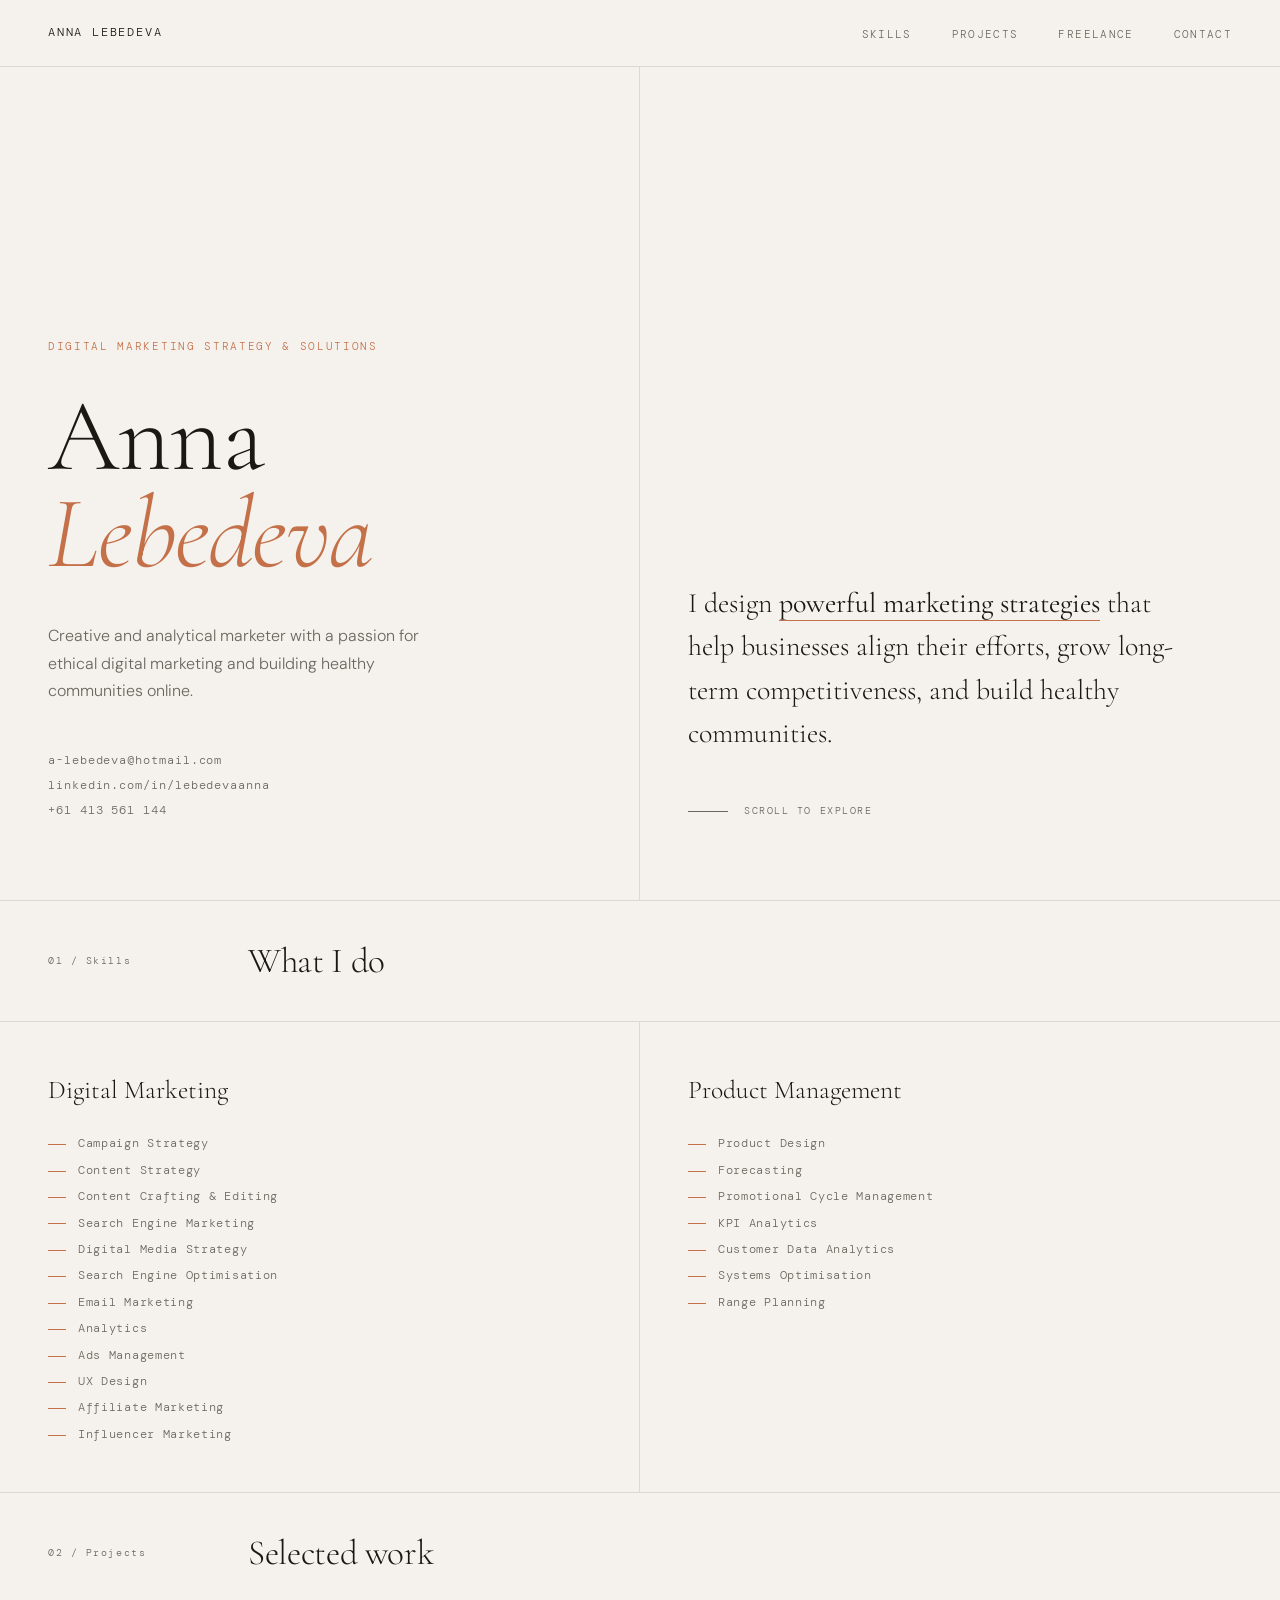
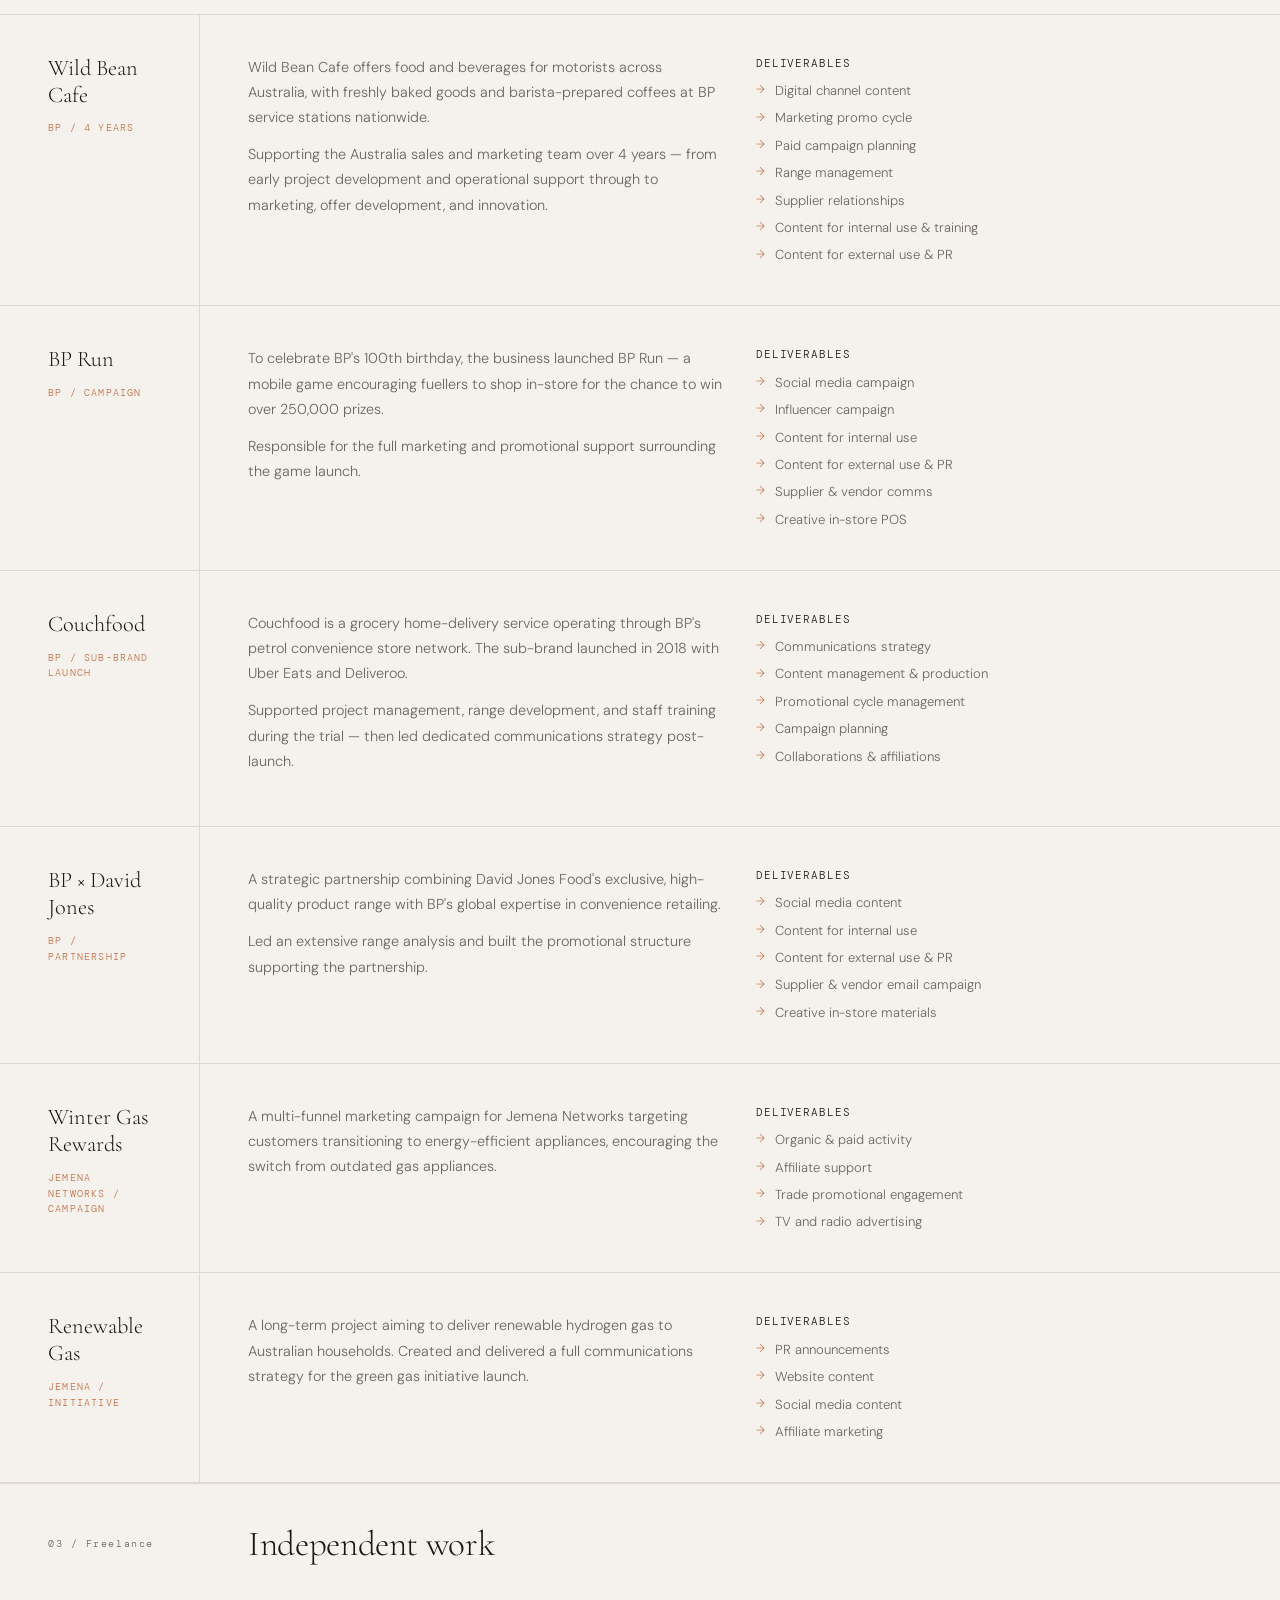
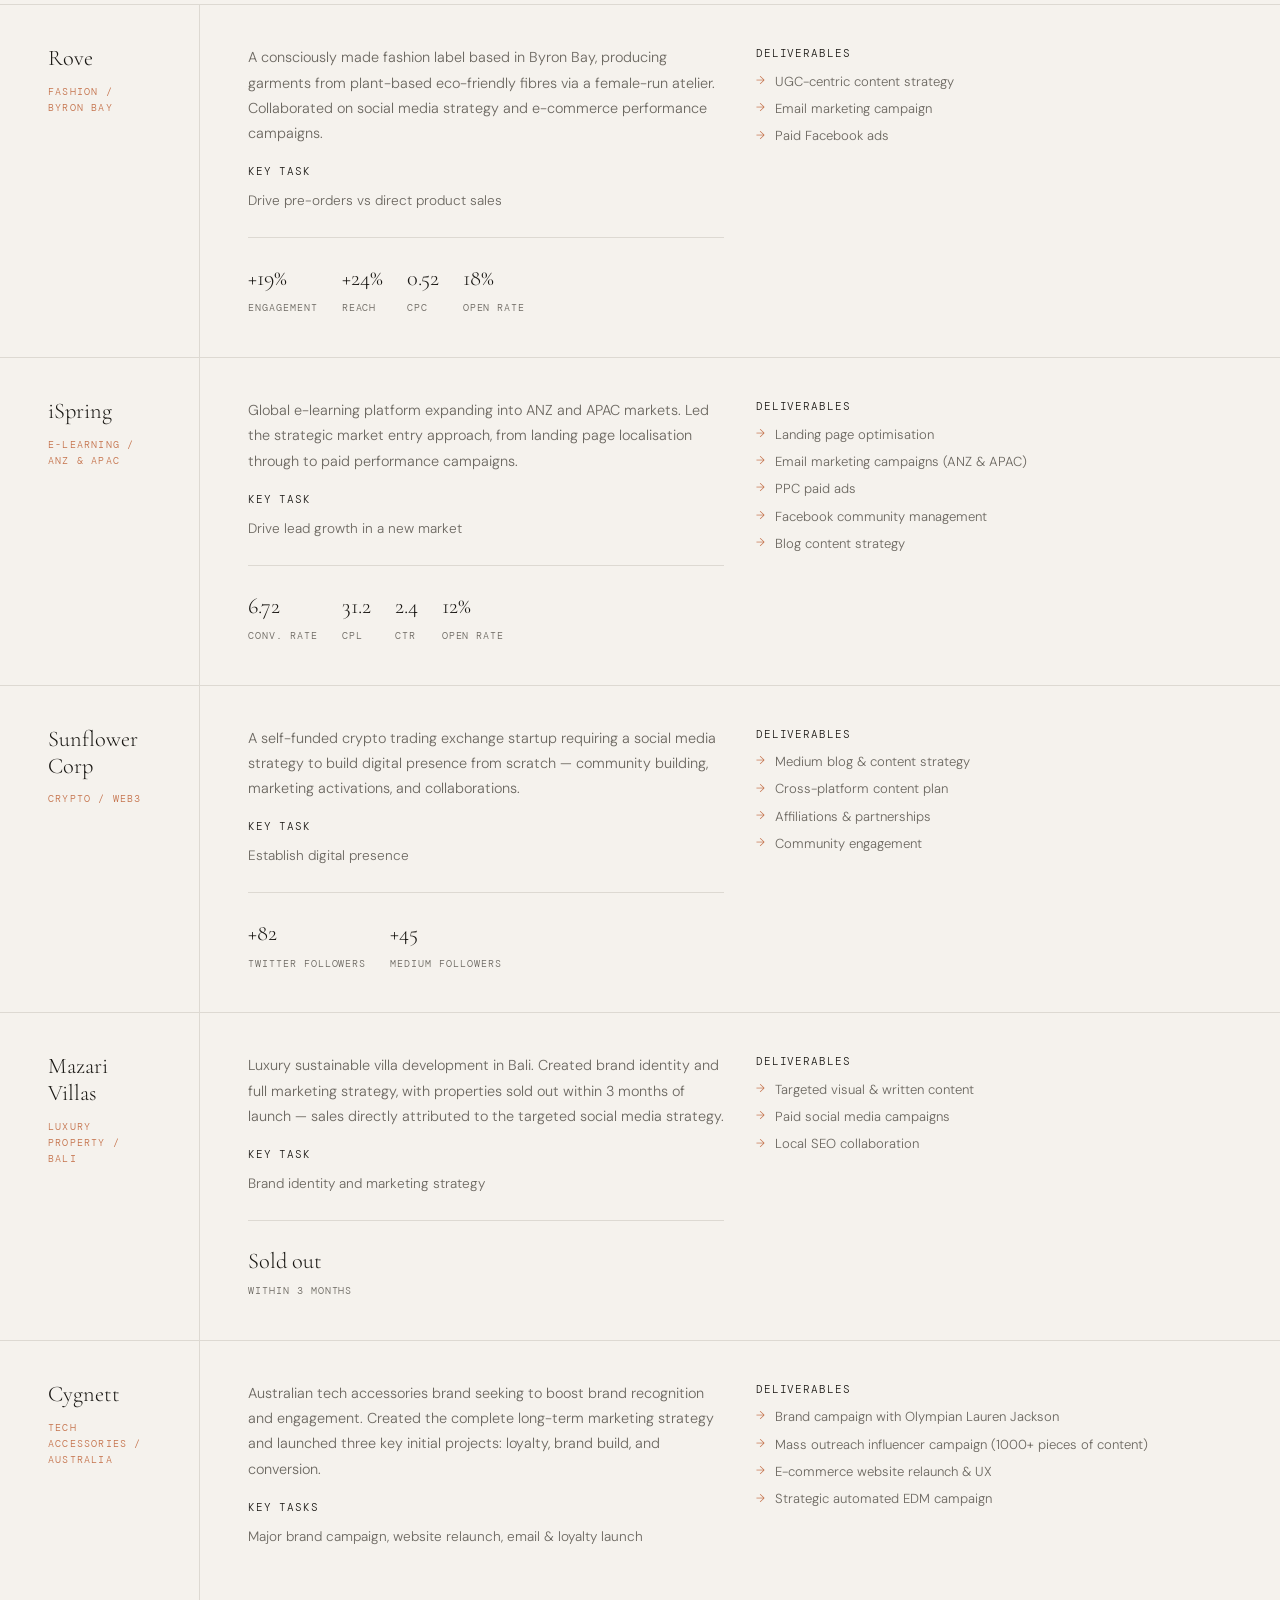
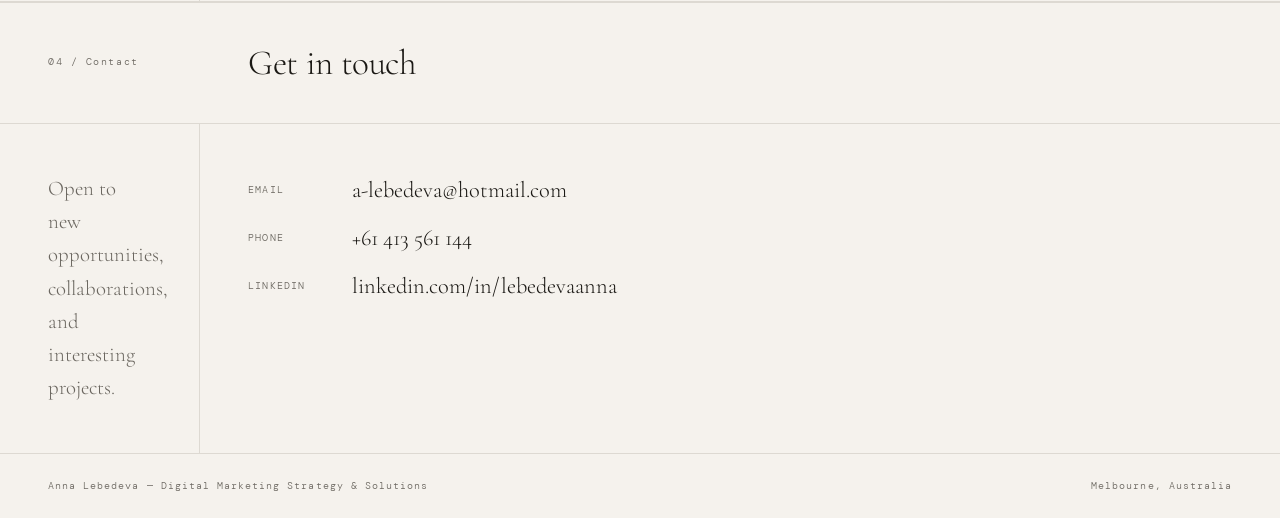
==== index.html @ f7f4018e "add portfolio homepage" ====
<!DOCTYPE html>
<html lang="en">
<head>
<meta charset="UTF-8">
<meta name="viewport" content="width=device-width, initial-scale=1.0">
<title>Anna Lebedeva — Digital Marketing Strategy & Solutions</title>
<link rel="preconnect" href="https://fonts.googleapis.com">
<link href="https://fonts.googleapis.com/css2?family=Cormorant+Garamond:ital,wght@0,300;0,400;1,300&family=DM+Mono:wght@300;400&family=DM+Sans:wght@300;400;500&display=swap" rel="stylesheet">
<style>
  *, *::before, *::after { box-sizing: border-box; margin: 0; padding: 0; }

  :root {
    --cream: #F5F2ED;
    --black: #1A1814;
    --mid: #6B6760;
    --accent: #C4714A;
    --border: #DDD9D2;
    --serif: 'Cormorant Garamond', Georgia, serif;
    --mono: 'DM Mono', monospace;
    --sans: 'DM Sans', sans-serif;
  }

  html { scroll-behavior: smooth; }

  body {
    background: var(--cream);
    color: var(--black);
    font-family: var(--sans);
    font-weight: 300;
    line-height: 1.6;
    overflow-x: hidden;
  }

  /* NAV */
  nav {
    position: fixed;
    top: 0; left: 0; right: 0;
    z-index: 100;
    display: flex;
    justify-content: space-between;
    align-items: center;
    padding: 1.25rem 3rem;
    background: rgba(245, 242, 237, 0.92);
    backdrop-filter: blur(8px);
    border-bottom: 0.5px solid var(--border);
  }

  .nav-name {
    font-family: var(--mono);
    font-size: 0.75rem;
    letter-spacing: 0.15em;
    text-transform: uppercase;
    color: var(--black);
    text-decoration: none;
  }

  .nav-links {
    display: flex;
    gap: 2.5rem;
    list-style: none;
  }

  .nav-links a {
    font-family: var(--mono);
    font-size: 0.7rem;
    letter-spacing: 0.12em;
    text-transform: uppercase;
    color: var(--mid);
    text-decoration: none;
    transition: color 0.2s;
  }

  .nav-links a:hover { color: var(--black); }

  /* HERO */
  .hero {
    min-height: 100vh;
    display: grid;
    grid-template-columns: 1fr 1fr;
    padding-top: 64px;
  }

  .hero-left {
    display: flex;
    flex-direction: column;
    justify-content: flex-end;
    padding: 5rem 3rem 5rem 3rem;
    border-right: 0.5px solid var(--border);
  }

  .hero-label {
    font-family: var(--mono);
    font-size: 0.7rem;
    letter-spacing: 0.15em;
    text-transform: uppercase;
    color: var(--accent);
    margin-bottom: 2rem;
  }

  .hero-name {
    font-family: var(--serif);
    font-size: clamp(4rem, 8vw, 7.5rem);
    font-weight: 300;
    line-height: 0.95;
    letter-spacing: -0.01em;
  }

  .hero-name em {
    font-style: italic;
    color: var(--accent);
  }

  .hero-tagline {
    margin-top: 2.5rem;
    font-size: 1rem;
    color: var(--mid);
    max-width: 36ch;
    line-height: 1.7;
  }

  .hero-contact {
    margin-top: 3rem;
    display: flex;
    flex-direction: column;
    gap: 0.4rem;
  }

  .hero-contact a {
    font-family: var(--mono);
    font-size: 0.72rem;
    letter-spacing: 0.08em;
    color: var(--mid);
    text-decoration: none;
    transition: color 0.2s;
  }

  .hero-contact a:hover { color: var(--accent); }

  .hero-right {
    display: flex;
    flex-direction: column;
    justify-content: flex-end;
    padding: 5rem 3rem;
    position: relative;
  }

  .hero-intro {
    font-family: var(--serif);
    font-size: clamp(1.3rem, 2.2vw, 1.75rem);
    font-weight: 300;
    line-height: 1.55;
    color: var(--black);
    max-width: 38ch;
  }

  .hero-intro strong {
    font-weight: 400;
    border-bottom: 1px solid var(--accent);
  }

  .scroll-hint {
    margin-top: 3rem;
    display: flex;
    align-items: center;
    gap: 1rem;
    font-family: var(--mono);
    font-size: 0.65rem;
    letter-spacing: 0.15em;
    text-transform: uppercase;
    color: var(--mid);
  }

  .scroll-line {
    width: 40px;
    height: 0.5px;
    background: var(--mid);
  }

  /* SECTIONS */
  section { border-top: 0.5px solid var(--border); }

  .section-header {
    display: grid;
    grid-template-columns: 200px 1fr;
    padding: 2rem 3rem;
    border-bottom: 0.5px solid var(--border);
    align-items: center;
  }

  .section-number {
    font-family: var(--mono);
    font-size: 0.65rem;
    letter-spacing: 0.15em;
    color: var(--mid);
  }

  .section-title {
    font-family: var(--serif);
    font-size: 2.2rem;
    font-weight: 300;
    letter-spacing: -0.01em;
  }

  /* SKILLS */
  .skills-grid {
    display: grid;
    grid-template-columns: 1fr 1fr;
  }

  .skills-col {
    padding: 3rem 3rem;
  }

  .skills-col:first-child {
    border-right: 0.5px solid var(--border);
  }

  .skills-category {
    font-family: var(--serif);
    font-size: 1.6rem;
    font-weight: 300;
    margin-bottom: 1.5rem;
    color: var(--black);
  }

  .skills-list {
    list-style: none;
    display: flex;
    flex-direction: column;
    gap: 0.5rem;
  }

  .skills-list li {
    font-family: var(--mono);
    font-size: 0.72rem;
    letter-spacing: 0.06em;
    color: var(--mid);
    display: flex;
    align-items: center;
    gap: 0.75rem;
  }

  .skills-list li::before {
    content: '';
    width: 18px;
    height: 0.5px;
    background: var(--accent);
    flex-shrink: 0;
  }

  /* PROJECTS */
  .project {
    display: grid;
    grid-template-columns: 200px 1fr;
    border-bottom: 0.5px solid var(--border);
    transition: background 0.2s;
  }

  .project:hover { background: rgba(196, 113, 74, 0.03); }

  .project-meta {
    padding: 2.5rem 3rem;
    border-right: 0.5px solid var(--border);
    display: flex;
    flex-direction: column;
    gap: 0.5rem;
  }

  .project-client {
    font-family: var(--serif);
    font-size: 1.4rem;
    font-weight: 300;
    line-height: 1.2;
  }

  .project-category {
    font-family: var(--mono);
    font-size: 0.62rem;
    letter-spacing: 0.12em;
    text-transform: uppercase;
    color: var(--accent);
    margin-top: 0.25rem;
  }

  .project-body {
    padding: 2.5rem 3rem;
    display: grid;
    grid-template-columns: 1fr 1fr;
    gap: 2rem;
  }

  .project-desc {
    font-size: 0.9rem;
    color: var(--mid);
    line-height: 1.75;
  }

  .project-desc p { margin-bottom: 0.75rem; }

  .project-task {
    font-family: var(--mono);
    font-size: 0.68rem;
    letter-spacing: 0.08em;
    text-transform: uppercase;
    color: var(--black);
    margin-bottom: 0.5rem;
  }

  .project-deliverables {
    list-style: none;
    display: flex;
    flex-direction: column;
    gap: 0.4rem;
  }

  .project-deliverables li {
    font-size: 0.82rem;
    color: var(--mid);
    display: flex;
    align-items: flex-start;
    gap: 0.6rem;
  }

  .project-deliverables li::before {
    content: '→';
    color: var(--accent);
    font-size: 0.72rem;
    flex-shrink: 0;
    margin-top: 0.1em;
  }

  .project-results {
    margin-top: 1.5rem;
    padding-top: 1.25rem;
    border-top: 0.5px solid var(--border);
    display: flex;
    flex-wrap: wrap;
    gap: 1.5rem;
  }

  .result-stat {
    display: flex;
    flex-direction: column;
    gap: 0.2rem;
  }

  .result-value {
    font-family: var(--serif);
    font-size: 1.4rem;
    font-weight: 300;
    color: var(--black);
  }

  .result-label {
    font-family: var(--mono);
    font-size: 0.6rem;
    letter-spacing: 0.1em;
    text-transform: uppercase;
    color: var(--mid);
  }

  /* CONTACT */
  .contact-inner {
    display: grid;
    grid-template-columns: 200px 1fr;
  }

  .contact-left {
    border-right: 0.5px solid var(--border);
    padding: 3rem;
  }

  .contact-right {
    padding: 3rem 3rem;
    display: flex;
    flex-direction: column;
    gap: 0.75rem;
  }

  .contact-line {
    display: flex;
    align-items: center;
    gap: 1.5rem;
  }

  .contact-type {
    font-family: var(--mono);
    font-size: 0.62rem;
    letter-spacing: 0.12em;
    text-transform: uppercase;
    color: var(--mid);
    width: 80px;
    flex-shrink: 0;
  }

  .contact-value {
    font-family: var(--serif);
    font-size: 1.4rem;
    font-weight: 300;
    color: var(--black);
    text-decoration: none;
    transition: color 0.2s;
  }

  .contact-value:hover { color: var(--accent); }

  /* FOOTER */
  footer {
    border-top: 0.5px solid var(--border);
    padding: 1.5rem 3rem;
    display: flex;
    justify-content: space-between;
    align-items: center;
  }

  footer span {
    font-family: var(--mono);
    font-size: 0.65rem;
    letter-spacing: 0.1em;
    color: var(--mid);
  }

  /* FADE IN */
  .fade-in {
    opacity: 0;
    transform: translateY(20px);
    transition: opacity 0.7s ease, transform 0.7s ease;
  }
  .fade-in.visible {
    opacity: 1;
    transform: none;
  }

  /* RESPONSIVE */
  @media (max-width: 768px) {
    nav { padding: 1rem 1.5rem; }
    .nav-links { display: none; }
    .hero { grid-template-columns: 1fr; }
    .hero-left { padding: 3rem 1.5rem; border-right: none; border-bottom: 0.5px solid var(--border); }
    .hero-right { padding: 2.5rem 1.5rem; }
    .section-header { grid-template-columns: 1fr; padding: 1.5rem; gap: 0.25rem; }
    .skills-grid { grid-template-columns: 1fr; }
    .skills-col:first-child { border-right: none; border-bottom: 0.5px solid var(--border); }
    .skills-col { padding: 2rem 1.5rem; }
    .project { grid-template-columns: 1fr; }
    .project-meta { padding: 1.5rem; border-right: none; border-bottom: 0.5px solid var(--border); }
    .project-body { padding: 1.5rem; grid-template-columns: 1fr; }
    .contact-inner { grid-template-columns: 1fr; }
    .contact-left { border-right: none; border-bottom: 0.5px solid var(--border); padding: 1.5rem; }
    .contact-right { padding: 1.5rem; }
    footer { padding: 1.25rem 1.5rem; flex-direction: column; gap: 0.5rem; text-align: center; }
  }
</style>
</head>
<body>

<nav>
  <a href="#" class="nav-name">Anna Lebedeva</a>
  <ul class="nav-links">
    <li><a href="#skills">Skills</a></li>
    <li><a href="#projects">Projects</a></li>
    <li><a href="#freelance">Freelance</a></li>
    <li><a href="#contact">Contact</a></li>
  </ul>
</nav>

<!-- HERO -->
<section class="hero">
  <div class="hero-left">
    <div class="hero-label">Digital Marketing Strategy &amp; Solutions</div>
    <h1 class="hero-name">Anna<br><em>Lebedeva</em></h1>
    <p class="hero-tagline">Creative and analytical marketer with a passion for ethical digital marketing and building healthy communities online.</p>
    <div class="hero-contact">
      <a href="mailto:a-lebedeva@hotmail.com">a-lebedeva@hotmail.com</a>
      <a href="https://linkedin.com/in/lebedevaanna" target="_blank">linkedin.com/in/lebedevaanna</a>
      <a href="tel:+61413561144">+61 413 561 144</a>
    </div>
  </div>
  <div class="hero-right">
    <p class="hero-intro">I design <strong>powerful marketing strategies</strong> that help businesses align their efforts, grow long-term competitiveness, and build healthy communities.</p>
    <div class="scroll-hint">
      <span class="scroll-line"></span>
      <span>Scroll to explore</span>
    </div>
  </div>
</section>

<!-- SKILLS -->
<section id="skills">
  <div class="section-header fade-in">
    <span class="section-number">01 / Skills</span>
    <h2 class="section-title">What I do</h2>
  </div>
  <div class="skills-grid">
    <div class="skills-col fade-in">
      <h3 class="skills-category">Digital Marketing</h3>
      <ul class="skills-list">
        <li>Campaign Strategy</li>
        <li>Content Strategy</li>
        <li>Content Crafting &amp; Editing</li>
        <li>Search Engine Marketing</li>
        <li>Digital Media Strategy</li>
        <li>Search Engine Optimisation</li>
        <li>Email Marketing</li>
        <li>Analytics</li>
        <li>Ads Management</li>
        <li>UX Design</li>
        <li>Affiliate Marketing</li>
        <li>Influencer Marketing</li>
      </ul>
    </div>
    <div class="skills-col fade-in">
      <h3 class="skills-category">Product Management</h3>
      <ul class="skills-list">
        <li>Product Design</li>
        <li>Forecasting</li>
        <li>Promotional Cycle Management</li>
        <li>KPI Analytics</li>
        <li>Customer Data Analytics</li>
        <li>Systems Optimisation</li>
        <li>Range Planning</li>
      </ul>
    </div>
  </div>
</section>

<!-- PROJECTS -->
<section id="projects">
  <div class="section-header fade-in">
    <span class="section-number">02 / Projects</span>
    <h2 class="section-title">Selected work</h2>
  </div>

  <!-- Wild Bean Cafe -->
  <div class="project fade-in">
    <div class="project-meta">
      <div class="project-client">Wild Bean Cafe</div>
      <div class="project-category">BP / 4 years</div>
    </div>
    <div class="project-body">
      <div class="project-desc">
        <p>Wild Bean Cafe offers food and beverages for motorists across Australia, with freshly baked goods and barista-prepared coffees at BP service stations nationwide.</p>
        <p>Supporting the Australia sales and marketing team over 4 years — from early project development and operational support through to marketing, offer development, and innovation.</p>
      </div>
      <div>
        <div class="project-task">Deliverables</div>
        <ul class="project-deliverables">
          <li>Digital channel content</li>
          <li>Marketing promo cycle</li>
          <li>Paid campaign planning</li>
          <li>Range management</li>
          <li>Supplier relationships</li>
          <li>Content for internal use &amp; training</li>
          <li>Content for external use &amp; PR</li>
        </ul>
      </div>
    </div>
  </div>

  <!-- BP Run -->
  <div class="project fade-in">
    <div class="project-meta">
      <div class="project-client">BP Run</div>
      <div class="project-category">BP / Campaign</div>
    </div>
    <div class="project-body">
      <div class="project-desc">
        <p>To celebrate BP's 100th birthday, the business launched BP Run — a mobile game encouraging fuellers to shop in-store for the chance to win over 250,000 prizes.</p>
        <p>Responsible for the full marketing and promotional support surrounding the game launch.</p>
      </div>
      <div>
        <div class="project-task">Deliverables</div>
        <ul class="project-deliverables">
          <li>Social media campaign</li>
          <li>Influencer campaign</li>
          <li>Content for internal use</li>
          <li>Content for external use &amp; PR</li>
          <li>Supplier &amp; vendor comms</li>
          <li>Creative in-store POS</li>
        </ul>
      </div>
    </div>
  </div>

  <!-- Couchfood -->
  <div class="project fade-in">
    <div class="project-meta">
      <div class="project-client">Couchfood</div>
      <div class="project-category">BP / Sub-brand Launch</div>
    </div>
    <div class="project-body">
      <div class="project-desc">
        <p>Couchfood is a grocery home-delivery service operating through BP's petrol convenience store network. The sub-brand launched in 2018 with Uber Eats and Deliveroo.</p>
        <p>Supported project management, range development, and staff training during the trial — then led dedicated communications strategy post-launch.</p>
      </div>
      <div>
        <div class="project-task">Deliverables</div>
        <ul class="project-deliverables">
          <li>Communications strategy</li>
          <li>Content management &amp; production</li>
          <li>Promotional cycle management</li>
          <li>Campaign planning</li>
          <li>Collaborations &amp; affiliations</li>
        </ul>
      </div>
    </div>
  </div>

  <!-- BP x David Jones -->
  <div class="project fade-in">
    <div class="project-meta">
      <div class="project-client">BP × David Jones</div>
      <div class="project-category">BP / Partnership</div>
    </div>
    <div class="project-body">
      <div class="project-desc">
        <p>A strategic partnership combining David Jones Food's exclusive, high-quality product range with BP's global expertise in convenience retailing.</p>
        <p>Led an extensive range analysis and built the promotional structure supporting the partnership.</p>
      </div>
      <div>
        <div class="project-task">Deliverables</div>
        <ul class="project-deliverables">
          <li>Social media content</li>
          <li>Content for internal use</li>
          <li>Content for external use &amp; PR</li>
          <li>Supplier &amp; vendor email campaign</li>
          <li>Creative in-store materials</li>
        </ul>
      </div>
    </div>
  </div>

  <!-- Jemena Winter Gas Rewards -->
  <div class="project fade-in">
    <div class="project-meta">
      <div class="project-client">Winter Gas Rewards</div>
      <div class="project-category">Jemena Networks / Campaign</div>
    </div>
    <div class="project-body">
      <div class="project-desc">
        <p>A multi-funnel marketing campaign for Jemena Networks targeting customers transitioning to energy-efficient appliances, encouraging the switch from outdated gas appliances.</p>
      </div>
      <div>
        <div class="project-task">Deliverables</div>
        <ul class="project-deliverables">
          <li>Organic &amp; paid activity</li>
          <li>Affiliate support</li>
          <li>Trade promotional engagement</li>
          <li>TV and radio advertising</li>
        </ul>
      </div>
    </div>
  </div>

  <!-- Renewable Gas -->
  <div class="project fade-in">
    <div class="project-meta">
      <div class="project-client">Renewable Gas</div>
      <div class="project-category">Jemena / Initiative</div>
    </div>
    <div class="project-body">
      <div class="project-desc">
        <p>A long-term project aiming to deliver renewable hydrogen gas to Australian households. Created and delivered a full communications strategy for the green gas initiative launch.</p>
      </div>
      <div>
        <div class="project-task">Deliverables</div>
        <ul class="project-deliverables">
          <li>PR announcements</li>
          <li>Website content</li>
          <li>Social media content</li>
          <li>Affiliate marketing</li>
        </ul>
      </div>
    </div>
  </div>
</section>

<!-- FREELANCE -->
<section id="freelance">
  <div class="section-header fade-in">
    <span class="section-number">03 / Freelance</span>
    <h2 class="section-title">Independent work</h2>
  </div>

  <!-- Rove -->
  <div class="project fade-in">
    <div class="project-meta">
      <div class="project-client">Rove</div>
      <div class="project-category">Fashion / Byron Bay</div>
    </div>
    <div class="project-body">
      <div class="project-desc">
        <p>A consciously made fashion label based in Byron Bay, producing garments from plant-based eco-friendly fibres via a female-run atelier. Collaborated on social media strategy and e-commerce performance campaigns.</p>
        <div class="project-task" style="margin-top:1rem">Key task</div>
        <p style="font-size:0.85rem; color:var(--mid)">Drive pre-orders vs direct product sales</p>
        <div class="project-results">
          <div class="result-stat"><span class="result-value">+19%</span><span class="result-label">Engagement</span></div>
          <div class="result-stat"><span class="result-value">+24%</span><span class="result-label">Reach</span></div>
          <div class="result-stat"><span class="result-value">0.52</span><span class="result-label">CPC</span></div>
          <div class="result-stat"><span class="result-value">18%</span><span class="result-label">Open rate</span></div>
        </div>
      </div>
      <div>
        <div class="project-task">Deliverables</div>
        <ul class="project-deliverables">
          <li>UGC-centric content strategy</li>
          <li>Email marketing campaign</li>
          <li>Paid Facebook ads</li>
        </ul>
      </div>
    </div>
  </div>

  <!-- iSpring -->
  <div class="project fade-in">
    <div class="project-meta">
      <div class="project-client">iSpring</div>
      <div class="project-category">E-learning / ANZ &amp; APAC</div>
    </div>
    <div class="project-body">
      <div class="project-desc">
        <p>Global e-learning platform expanding into ANZ and APAC markets. Led the strategic market entry approach, from landing page localisation through to paid performance campaigns.</p>
        <div class="project-task" style="margin-top:1rem">Key task</div>
        <p style="font-size:0.85rem; color:var(--mid)">Drive lead growth in a new market</p>
        <div class="project-results">
          <div class="result-stat"><span class="result-value">6.72</span><span class="result-label">Conv. rate</span></div>
          <div class="result-stat"><span class="result-value">31.2</span><span class="result-label">CPL</span></div>
          <div class="result-stat"><span class="result-value">2.4</span><span class="result-label">CTR</span></div>
          <div class="result-stat"><span class="result-value">12%</span><span class="result-label">Open rate</span></div>
        </div>
      </div>
      <div>
        <div class="project-task">Deliverables</div>
        <ul class="project-deliverables">
          <li>Landing page optimisation</li>
          <li>Email marketing campaigns (ANZ &amp; APAC)</li>
          <li>PPC paid ads</li>
          <li>Facebook community management</li>
          <li>Blog content strategy</li>
        </ul>
      </div>
    </div>
  </div>

  <!-- Sunflower Corp -->
  <div class="project fade-in">
    <div class="project-meta">
      <div class="project-client">Sunflower Corp</div>
      <div class="project-category">Crypto / Web3</div>
    </div>
    <div class="project-body">
      <div class="project-desc">
        <p>A self-funded crypto trading exchange startup requiring a social media strategy to build digital presence from scratch — community building, marketing activations, and collaborations.</p>
        <div class="project-task" style="margin-top:1rem">Key task</div>
        <p style="font-size:0.85rem; color:var(--mid)">Establish digital presence</p>
        <div class="project-results">
          <div class="result-stat"><span class="result-value">+82</span><span class="result-label">Twitter followers</span></div>
          <div class="result-stat"><span class="result-value">+45</span><span class="result-label">Medium followers</span></div>
        </div>
      </div>
      <div>
        <div class="project-task">Deliverables</div>
        <ul class="project-deliverables">
          <li>Medium blog &amp; content strategy</li>
          <li>Cross-platform content plan</li>
          <li>Affiliations &amp; partnerships</li>
          <li>Community engagement</li>
        </ul>
      </div>
    </div>
  </div>

  <!-- Mazari Villas -->
  <div class="project fade-in">
    <div class="project-meta">
      <div class="project-client">Mazari Villas</div>
      <div class="project-category">Luxury Property / Bali</div>
    </div>
    <div class="project-body">
      <div class="project-desc">
        <p>Luxury sustainable villa development in Bali. Created brand identity and full marketing strategy, with properties sold out within 3 months of launch — sales directly attributed to the targeted social media strategy.</p>
        <div class="project-task" style="margin-top:1rem">Key task</div>
        <p style="font-size:0.85rem; color:var(--mid)">Brand identity and marketing strategy</p>
        <div class="project-results">
          <div class="result-stat"><span class="result-value">Sold out</span><span class="result-label">Within 3 months</span></div>
        </div>
      </div>
      <div>
        <div class="project-task">Deliverables</div>
        <ul class="project-deliverables">
          <li>Targeted visual &amp; written content</li>
          <li>Paid social media campaigns</li>
          <li>Local SEO collaboration</li>
        </ul>
      </div>
    </div>
  </div>

  <!-- Cygnett -->
  <div class="project fade-in">
    <div class="project-meta">
      <div class="project-client">Cygnett</div>
      <div class="project-category">Tech Accessories / Australia</div>
    </div>
    <div class="project-body">
      <div class="project-desc">
        <p>Australian tech accessories brand seeking to boost brand recognition and engagement. Created the complete long-term marketing strategy and launched three key initial projects: loyalty, brand build, and conversion.</p>
        <div class="project-task" style="margin-top:1rem">Key tasks</div>
        <p style="font-size:0.85rem; color:var(--mid)">Major brand campaign, website relaunch, email &amp; loyalty launch</p>
      </div>
      <div>
        <div class="project-task">Deliverables</div>
        <ul class="project-deliverables">
          <li>Brand campaign with Olympian Lauren Jackson</li>
          <li>Mass outreach influencer campaign (1000+ pieces of content)</li>
          <li>E-commerce website relaunch &amp; UX</li>
          <li>Strategic automated EDM campaign</li>
        </ul>
      </div>
    </div>
  </div>

</section>

<!-- CONTACT -->
<section id="contact">
  <div class="section-header fade-in">
    <span class="section-number">04 / Contact</span>
    <h2 class="section-title">Get in touch</h2>
  </div>
  <div class="contact-inner fade-in">
    <div class="contact-left">
      <p style="font-family:var(--serif); font-size:1.3rem; font-weight:300; color:var(--mid); line-height:1.6;">Open to new opportunities, collaborations, and interesting projects.</p>
    </div>
    <div class="contact-right">
      <div class="contact-line">
        <span class="contact-type">Email</span>
        <a href="mailto:a-lebedeva@hotmail.com" class="contact-value">a-lebedeva@hotmail.com</a>
      </div>
      <div class="contact-line">
        <span class="contact-type">Phone</span>
        <a href="tel:+61413561144" class="contact-value">+61 413 561 144</a>
      </div>
      <div class="contact-line">
        <span class="contact-type">LinkedIn</span>
        <a href="https://linkedin.com/in/lebedevaanna" target="_blank" class="contact-value">linkedin.com/in/lebedevaanna</a>
      </div>
    </div>
  </div>
</section>

<footer>
  <span>Anna Lebedeva — Digital Marketing Strategy &amp; Solutions</span>
  <span>Melbourne, Australia</span>
</footer>

<script>
  const observer = new IntersectionObserver((entries) => {
    entries.forEach((entry, i) => {
      if (entry.isIntersecting) {
        setTimeout(() => entry.target.classList.add('visible'), i * 80);
      }
    });
  }, { threshold: 0.1 });

  document.querySelectorAll('.fade-in').forEach(el => observer.observe(el));
</script>
</body>
</html>
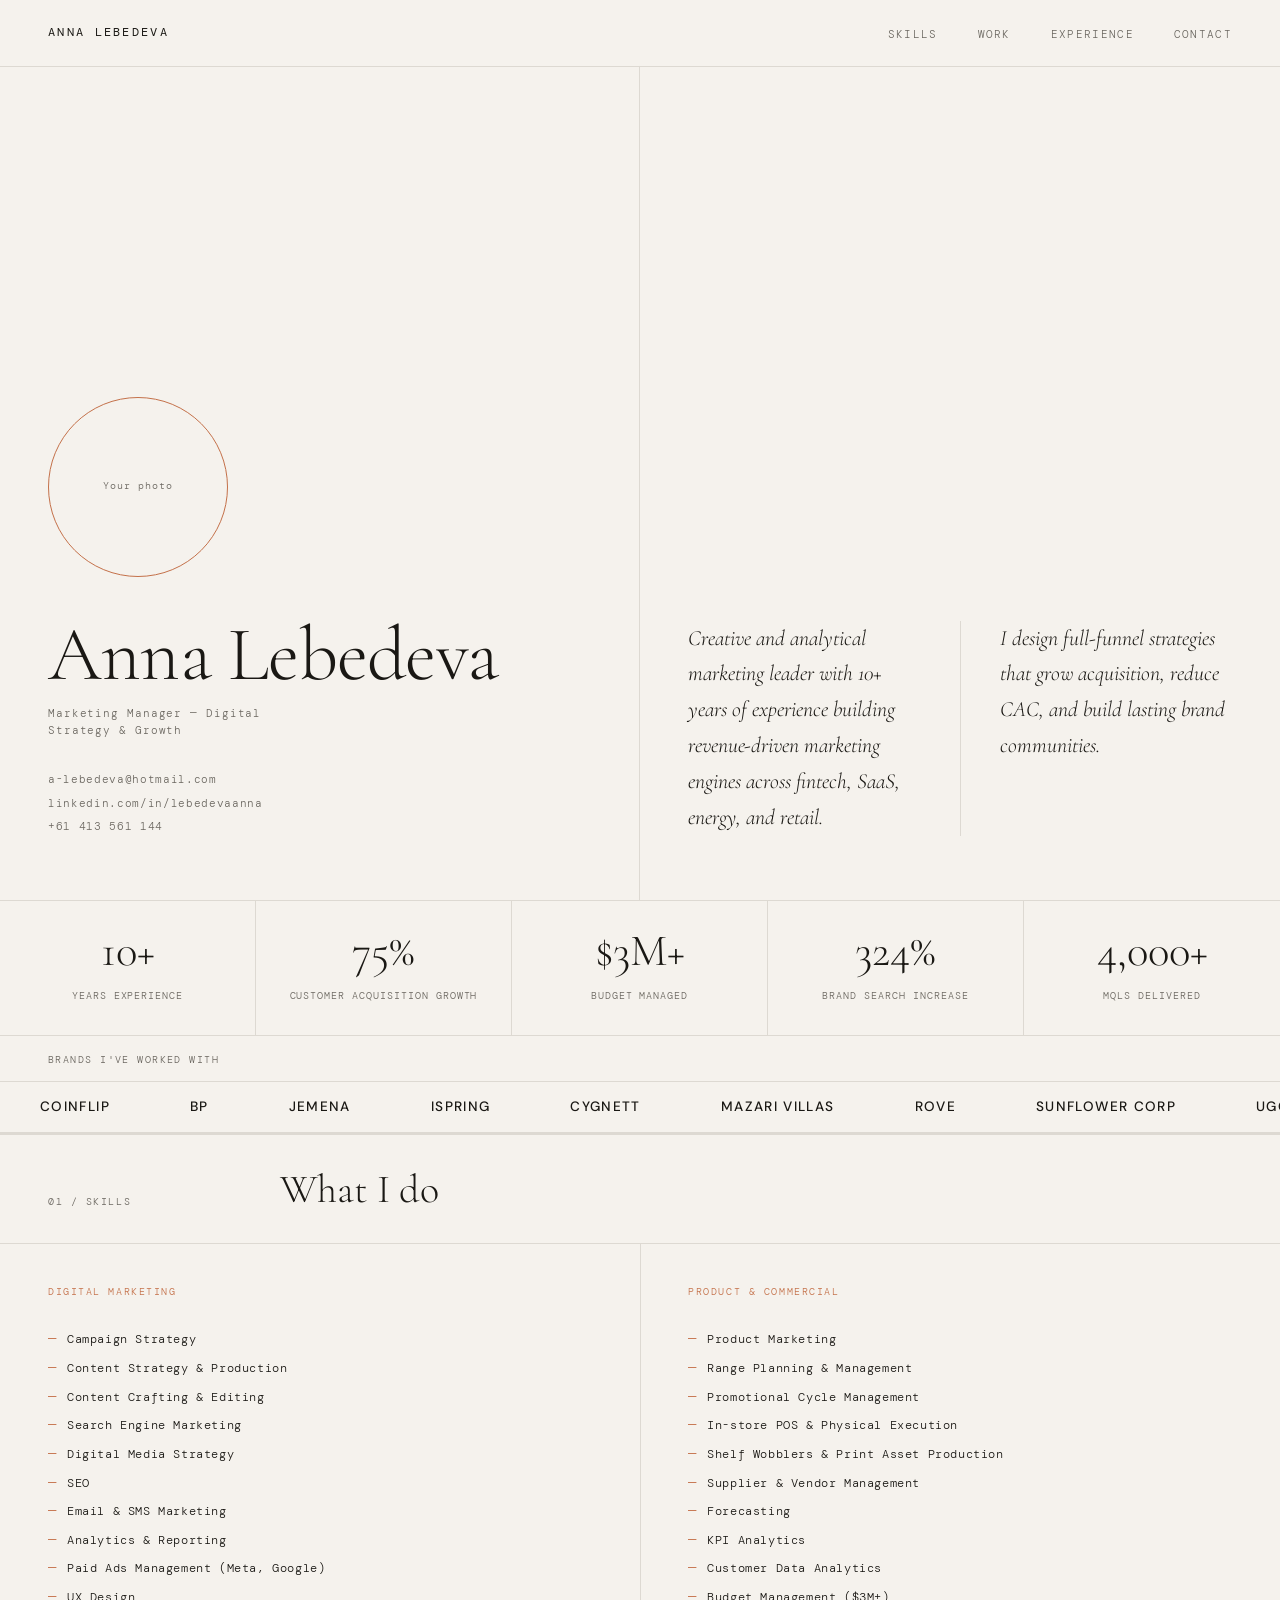
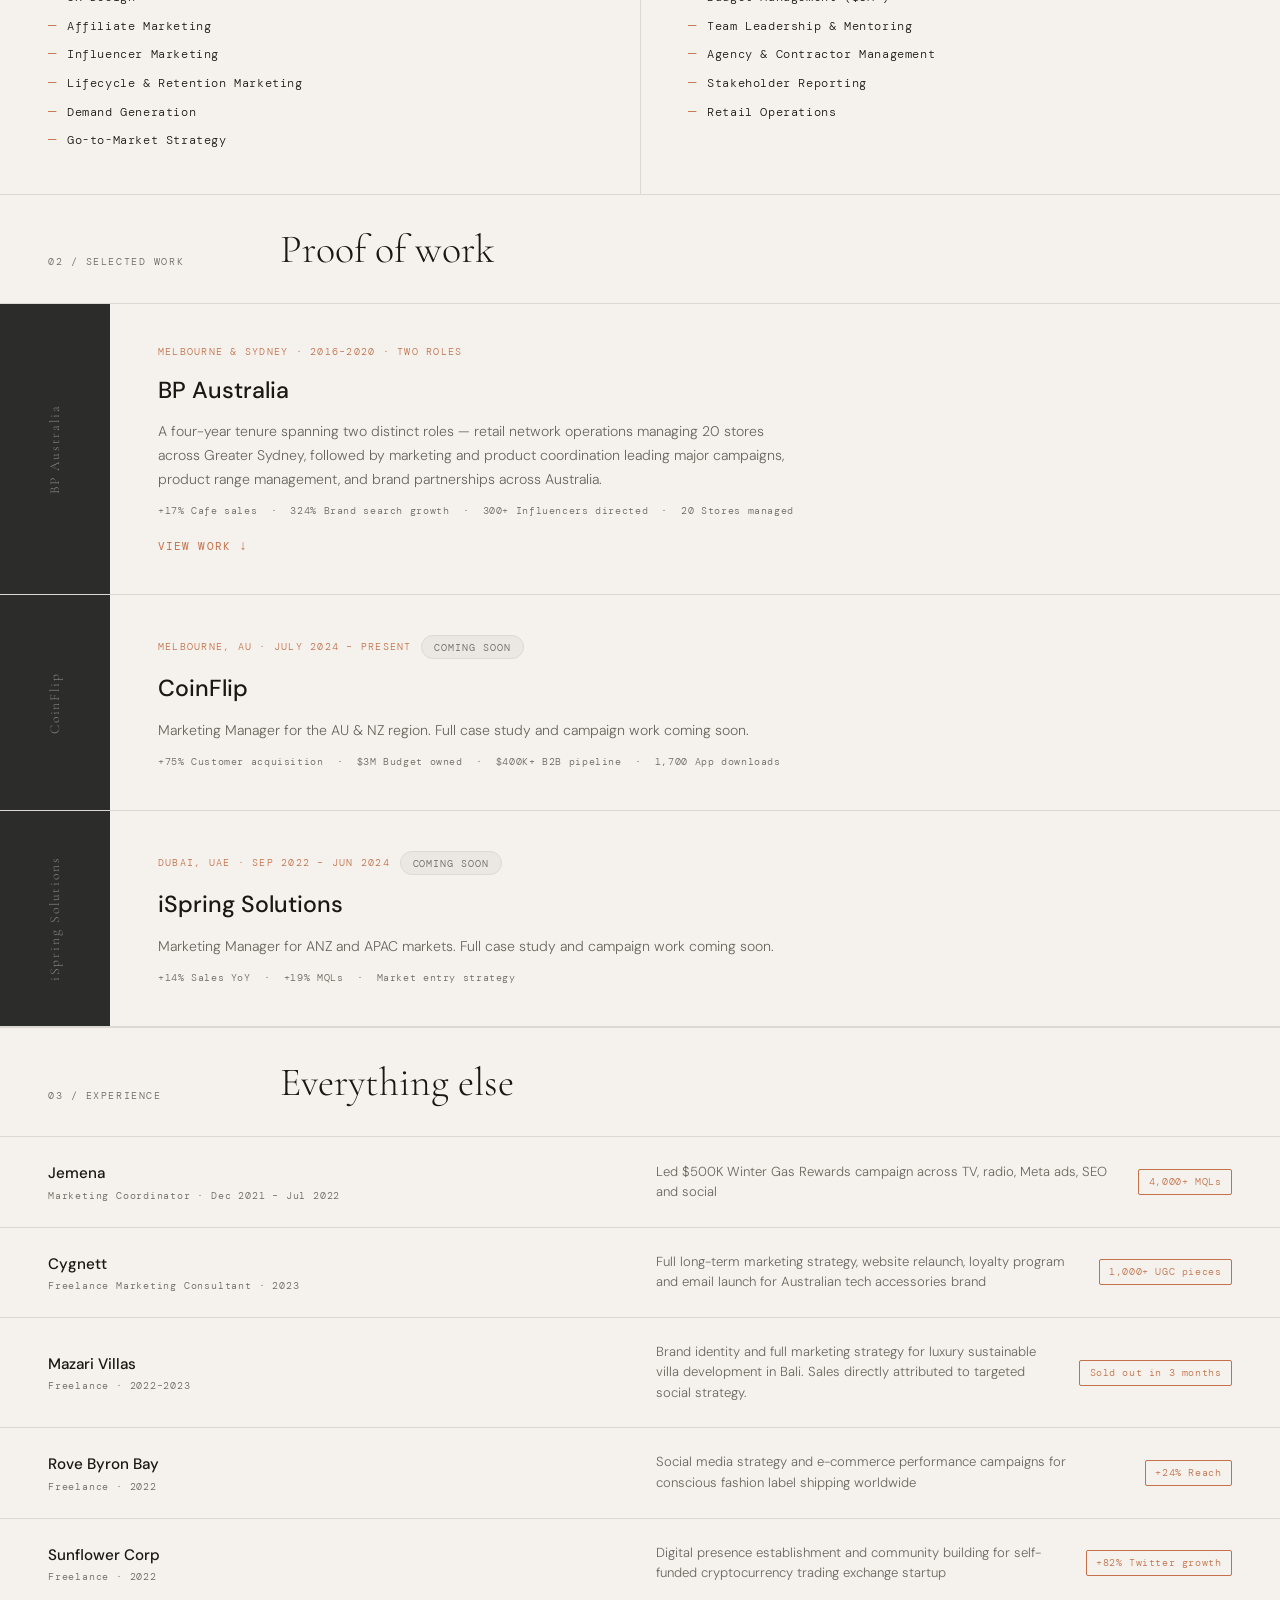
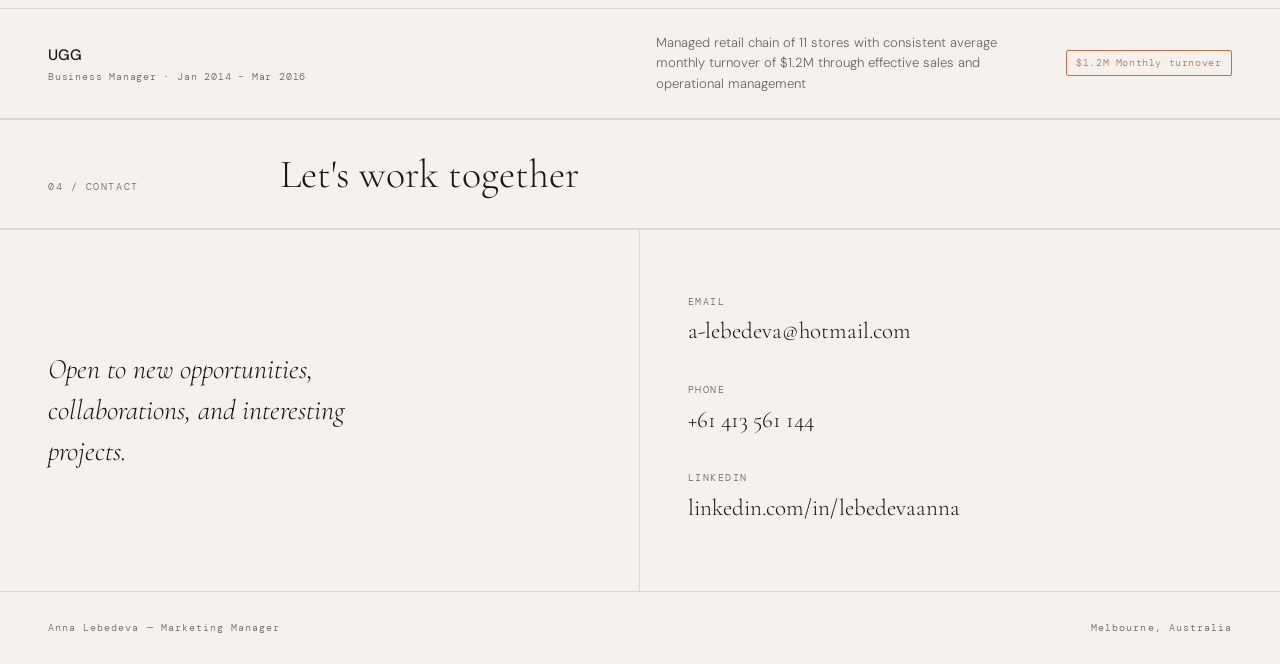
==== commit ee22e1db: "Refactor code structure for improved readability and maintainability" ====
--- a/index.html
+++ b/index.html
@@ -1,838 +1,1169 @@
+﻿<!-- Images folder: place all images in /images/ relative to index.html -->
 <!DOCTYPE html>
 <html lang="en">
 <head>
-<meta charset="UTF-8">
-<meta name="viewport" content="width=device-width, initial-scale=1.0">
-<title>Anna Lebedeva — Digital Marketing Strategy & Solutions</title>
-<link rel="preconnect" href="https://fonts.googleapis.com">
-<link href="https://fonts.googleapis.com/css2?family=Cormorant+Garamond:ital,wght@0,300;0,400;1,300&family=DM+Mono:wght@300;400&family=DM+Sans:wght@300;400;500&display=swap" rel="stylesheet">
-<style>
-  *, *::before, *::after { box-sizing: border-box; margin: 0; padding: 0; }
-
-  :root {
-    --cream: #F5F2ED;
-    --black: #1A1814;
-    --mid: #6B6760;
-    --accent: #C4714A;
-    --border: #DDD9D2;
-    --serif: 'Cormorant Garamond', Georgia, serif;
-    --mono: 'DM Mono', monospace;
-    --sans: 'DM Sans', sans-serif;
-  }
-
-  html { scroll-behavior: smooth; }
-
-  body {
-    background: var(--cream);
-    color: var(--black);
-    font-family: var(--sans);
-    font-weight: 300;
-    line-height: 1.6;
-    overflow-x: hidden;
-  }
-
-  /* NAV */
-  nav {
-    position: fixed;
-    top: 0; left: 0; right: 0;
-    z-index: 100;
-    display: flex;
-    justify-content: space-between;
-    align-items: center;
-    padding: 1.25rem 3rem;
-    background: rgba(245, 242, 237, 0.92);
-    backdrop-filter: blur(8px);
-    border-bottom: 0.5px solid var(--border);
-  }
-
-  .nav-name {
-    font-family: var(--mono);
-    font-size: 0.75rem;
-    letter-spacing: 0.15em;
-    text-transform: uppercase;
-    color: var(--black);
-    text-decoration: none;
-  }
-
-  .nav-links {
-    display: flex;
-    gap: 2.5rem;
-    list-style: none;
-  }
-
-  .nav-links a {
-    font-family: var(--mono);
-    font-size: 0.7rem;
-    letter-spacing: 0.12em;
-    text-transform: uppercase;
-    color: var(--mid);
-    text-decoration: none;
-    transition: color 0.2s;
-  }
-
-  .nav-links a:hover { color: var(--black); }
-
-  /* HERO */
-  .hero {
-    min-height: 100vh;
-    display: grid;
-    grid-template-columns: 1fr 1fr;
-    padding-top: 64px;
-  }
-
-  .hero-left {
-    display: flex;
-    flex-direction: column;
-    justify-content: flex-end;
-    padding: 5rem 3rem 5rem 3rem;
-    border-right: 0.5px solid var(--border);
-  }
-
-  .hero-label {
-    font-family: var(--mono);
-    font-size: 0.7rem;
-    letter-spacing: 0.15em;
-    text-transform: uppercase;
-    color: var(--accent);
-    margin-bottom: 2rem;
-  }
-
-  .hero-name {
-    font-family: var(--serif);
-    font-size: clamp(4rem, 8vw, 7.5rem);
-    font-weight: 300;
-    line-height: 0.95;
-    letter-spacing: -0.01em;
-  }
-
-  .hero-name em {
-    font-style: italic;
-    color: var(--accent);
-  }
-
-  .hero-tagline {
-    margin-top: 2.5rem;
-    font-size: 1rem;
-    color: var(--mid);
-    max-width: 36ch;
-    line-height: 1.7;
-  }
-
-  .hero-contact {
-    margin-top: 3rem;
-    display: flex;
-    flex-direction: column;
-    gap: 0.4rem;
-  }
-
-  .hero-contact a {
-    font-family: var(--mono);
-    font-size: 0.72rem;
-    letter-spacing: 0.08em;
-    color: var(--mid);
-    text-decoration: none;
-    transition: color 0.2s;
-  }
-
-  .hero-contact a:hover { color: var(--accent); }
-
-  .hero-right {
-    display: flex;
-    flex-direction: column;
-    justify-content: flex-end;
-    padding: 5rem 3rem;
-    position: relative;
-  }
-
-  .hero-intro {
-    font-family: var(--serif);
-    font-size: clamp(1.3rem, 2.2vw, 1.75rem);
-    font-weight: 300;
-    line-height: 1.55;
-    color: var(--black);
-    max-width: 38ch;
-  }
-
-  .hero-intro strong {
-    font-weight: 400;
-    border-bottom: 1px solid var(--accent);
-  }
-
-  .scroll-hint {
-    margin-top: 3rem;
-    display: flex;
-    align-items: center;
-    gap: 1rem;
-    font-family: var(--mono);
-    font-size: 0.65rem;
-    letter-spacing: 0.15em;
-    text-transform: uppercase;
-    color: var(--mid);
-  }
-
-  .scroll-line {
-    width: 40px;
-    height: 0.5px;
-    background: var(--mid);
-  }
-
-  /* SECTIONS */
-  section { border-top: 0.5px solid var(--border); }
-
-  .section-header {
-    display: grid;
-    grid-template-columns: 200px 1fr;
-    padding: 2rem 3rem;
-    border-bottom: 0.5px solid var(--border);
-    align-items: center;
-  }
-
-  .section-number {
-    font-family: var(--mono);
-    font-size: 0.65rem;
-    letter-spacing: 0.15em;
-    color: var(--mid);
-  }
-
-  .section-title {
-    font-family: var(--serif);
-    font-size: 2.2rem;
-    font-weight: 300;
-    letter-spacing: -0.01em;
-  }
-
-  /* SKILLS */
-  .skills-grid {
-    display: grid;
-    grid-template-columns: 1fr 1fr;
-  }
-
-  .skills-col {
-    padding: 3rem 3rem;
-  }
-
-  .skills-col:first-child {
-    border-right: 0.5px solid var(--border);
-  }
-
-  .skills-category {
-    font-family: var(--serif);
-    font-size: 1.6rem;
-    font-weight: 300;
-    margin-bottom: 1.5rem;
-    color: var(--black);
-  }
-
-  .skills-list {
-    list-style: none;
-    display: flex;
-    flex-direction: column;
-    gap: 0.5rem;
-  }
-
-  .skills-list li {
-    font-family: var(--mono);
-    font-size: 0.72rem;
-    letter-spacing: 0.06em;
-    color: var(--mid);
-    display: flex;
-    align-items: center;
-    gap: 0.75rem;
-  }
-
-  .skills-list li::before {
-    content: '';
-    width: 18px;
-    height: 0.5px;
-    background: var(--accent);
-    flex-shrink: 0;
-  }
-
-  /* PROJECTS */
-  .project {
-    display: grid;
-    grid-template-columns: 200px 1fr;
-    border-bottom: 0.5px solid var(--border);
-    transition: background 0.2s;
-  }
-
-  .project:hover { background: rgba(196, 113, 74, 0.03); }
-
-  .project-meta {
-    padding: 2.5rem 3rem;
-    border-right: 0.5px solid var(--border);
-    display: flex;
-    flex-direction: column;
-    gap: 0.5rem;
-  }
-
-  .project-client {
-    font-family: var(--serif);
-    font-size: 1.4rem;
-    font-weight: 300;
-    line-height: 1.2;
-  }
-
-  .project-category {
-    font-family: var(--mono);
-    font-size: 0.62rem;
-    letter-spacing: 0.12em;
-    text-transform: uppercase;
-    color: var(--accent);
-    margin-top: 0.25rem;
-  }
-
-  .project-body {
-    padding: 2.5rem 3rem;
-    display: grid;
-    grid-template-columns: 1fr 1fr;
-    gap: 2rem;
-  }
-
-  .project-desc {
-    font-size: 0.9rem;
-    color: var(--mid);
-    line-height: 1.75;
-  }
-
-  .project-desc p { margin-bottom: 0.75rem; }
-
-  .project-task {
-    font-family: var(--mono);
-    font-size: 0.68rem;
-    letter-spacing: 0.08em;
-    text-transform: uppercase;
-    color: var(--black);
-    margin-bottom: 0.5rem;
-  }
-
-  .project-deliverables {
-    list-style: none;
-    display: flex;
-    flex-direction: column;
-    gap: 0.4rem;
-  }
-
-  .project-deliverables li {
-    font-size: 0.82rem;
-    color: var(--mid);
-    display: flex;
-    align-items: flex-start;
-    gap: 0.6rem;
-  }
-
-  .project-deliverables li::before {
-    content: '→';
-    color: var(--accent);
-    font-size: 0.72rem;
-    flex-shrink: 0;
-    margin-top: 0.1em;
-  }
-
-  .project-results {
-    margin-top: 1.5rem;
-    padding-top: 1.25rem;
-    border-top: 0.5px solid var(--border);
-    display: flex;
-    flex-wrap: wrap;
-    gap: 1.5rem;
-  }
-
-  .result-stat {
-    display: flex;
-    flex-direction: column;
-    gap: 0.2rem;
-  }
-
-  .result-value {
-    font-family: var(--serif);
-    font-size: 1.4rem;
-    font-weight: 300;
-    color: var(--black);
-  }
-
-  .result-label {
-    font-family: var(--mono);
-    font-size: 0.6rem;
-    letter-spacing: 0.1em;
-    text-transform: uppercase;
-    color: var(--mid);
-  }
-
-  /* CONTACT */
-  .contact-inner {
-    display: grid;
-    grid-template-columns: 200px 1fr;
-  }
-
-  .contact-left {
-    border-right: 0.5px solid var(--border);
-    padding: 3rem;
-  }
-
-  .contact-right {
-    padding: 3rem 3rem;
-    display: flex;
-    flex-direction: column;
-    gap: 0.75rem;
-  }
-
-  .contact-line {
-    display: flex;
-    align-items: center;
-    gap: 1.5rem;
-  }
-
-  .contact-type {
-    font-family: var(--mono);
-    font-size: 0.62rem;
-    letter-spacing: 0.12em;
-    text-transform: uppercase;
-    color: var(--mid);
-    width: 80px;
-    flex-shrink: 0;
-  }
-
-  .contact-value {
-    font-family: var(--serif);
-    font-size: 1.4rem;
-    font-weight: 300;
-    color: var(--black);
-    text-decoration: none;
-    transition: color 0.2s;
-  }
-
-  .contact-value:hover { color: var(--accent); }
-
-  /* FOOTER */
-  footer {
-    border-top: 0.5px solid var(--border);
-    padding: 1.5rem 3rem;
-    display: flex;
-    justify-content: space-between;
-    align-items: center;
-  }
-
-  footer span {
-    font-family: var(--mono);
-    font-size: 0.65rem;
-    letter-spacing: 0.1em;
-    color: var(--mid);
-  }
-
-  /* FADE IN */
-  .fade-in {
-    opacity: 0;
-    transform: translateY(20px);
-    transition: opacity 0.7s ease, transform 0.7s ease;
-  }
-  .fade-in.visible {
-    opacity: 1;
-    transform: none;
-  }
-
-  /* RESPONSIVE */
-  @media (max-width: 768px) {
-    nav { padding: 1rem 1.5rem; }
-    .nav-links { display: none; }
-    .hero { grid-template-columns: 1fr; }
-    .hero-left { padding: 3rem 1.5rem; border-right: none; border-bottom: 0.5px solid var(--border); }
-    .hero-right { padding: 2.5rem 1.5rem; }
-    .section-header { grid-template-columns: 1fr; padding: 1.5rem; gap: 0.25rem; }
-    .skills-grid { grid-template-columns: 1fr; }
-    .skills-col:first-child { border-right: none; border-bottom: 0.5px solid var(--border); }
-    .skills-col { padding: 2rem 1.5rem; }
-    .project { grid-template-columns: 1fr; }
-    .project-meta { padding: 1.5rem; border-right: none; border-bottom: 0.5px solid var(--border); }
-    .project-body { padding: 1.5rem; grid-template-columns: 1fr; }
-    .contact-inner { grid-template-columns: 1fr; }
-    .contact-left { border-right: none; border-bottom: 0.5px solid var(--border); padding: 1.5rem; }
-    .contact-right { padding: 1.5rem; }
-    footer { padding: 1.25rem 1.5rem; flex-direction: column; gap: 0.5rem; text-align: center; }
-  }
-</style>
+  <meta charset="UTF-8">
+  <meta name="viewport" content="width=device-width, initial-scale=1.0">
+  <title>Anna Lebedeva &mdash; Marketing Manager</title>
+  <link rel="preconnect" href="https://fonts.googleapis.com">
+  <link rel="preconnect" href="https://fonts.gstatic.com" crossorigin>
+  <link href="https://fonts.googleapis.com/css2?family=Cormorant+Garamond:ital,wght@0,300;0,400;1,300&family=DM+Mono:wght@300;400&family=DM+Sans:wght@300;400;500&display=swap" rel="stylesheet">
+  <style>
+    *, *::before, *::after { box-sizing: border-box; margin: 0; padding: 0; }
+
+    :root {
+      --bg: #F5F2ED;
+      --black: #1A1814;
+      --mid: #6B6760;
+      --accent: #C4714A;
+      --border: #DDD9D2;
+      --dark-card: #2C2C2A;
+      --serif: 'Cormorant Garamond', Georgia, serif;
+      --mono: 'DM Mono', monospace;
+      --sans: 'DM Sans', sans-serif;
+    }
+
+    html { scroll-behavior: smooth; }
+
+    body {
+      background: var(--bg);
+      color: var(--black);
+      font-family: var(--sans);
+      font-weight: 300;
+      line-height: 1.6;
+      overflow-x: hidden;
+    }
+
+    /* ================================================================
+       NAVIGATION
+    ================================================================ */
+    .nav {
+      position: fixed;
+      top: 0; left: 0; right: 0;
+      z-index: 1000;
+      display: flex;
+      justify-content: space-between;
+      align-items: center;
+      padding: 1.25rem 3rem;
+      background: rgba(245, 242, 237, 0.92);
+      backdrop-filter: blur(10px);
+      -webkit-backdrop-filter: blur(10px);
+      border-bottom: 0.5px solid var(--border);
+    }
+    .nav-brand {
+      font-family: var(--mono);
+      font-size: 0.72rem;
+      font-weight: 400;
+      letter-spacing: 0.2em;
+      text-transform: uppercase;
+      font-variant: small-caps;
+      color: var(--black);
+      text-decoration: none;
+    }
+    .nav-links {
+      display: flex;
+      gap: 2.5rem;
+      list-style: none;
+    }
+    .nav-links a {
+      font-family: var(--mono);
+      font-size: 0.68rem;
+      letter-spacing: 0.12em;
+      text-transform: uppercase;
+      color: var(--mid);
+      text-decoration: none;
+      transition: color 0.2s;
+    }
+    .nav-links a:hover { color: var(--black); }
+
+    /* ================================================================
+       HERO
+    ================================================================ */
+    .hero {
+      display: grid;
+      grid-template-columns: 1fr 1fr;
+      min-height: 100vh;
+      padding-top: 64px;
+    }
+    .hero-left {
+      display: flex;
+      flex-direction: column;
+      justify-content: flex-end;
+      padding: 4rem 3rem;
+      border-right: 0.5px solid var(--border);
+    }
+    .photo-placeholder {
+      width: 180px;
+      height: 180px;
+      border-radius: 50%;
+      border: 1px solid var(--accent);
+      display: flex;
+      align-items: center;
+      justify-content: center;
+      font-family: var(--mono);
+      font-size: 0.65rem;
+      font-weight: 300;
+      letter-spacing: 0.1em;
+      color: var(--mid);
+      margin-bottom: 2.5rem;
+      flex-shrink: 0;
+    }
+    .hero-name {
+      font-family: var(--serif);
+      font-size: clamp(3.5rem, 6vw, 5.5rem);
+      font-weight: 300;
+      line-height: 1;
+      letter-spacing: -0.01em;
+      margin-bottom: 0.75rem;
+    }
+    .hero-title {
+      font-family: var(--mono);
+      font-size: 0.7rem;
+      font-weight: 300;
+      letter-spacing: 0.08em;
+      color: var(--mid);
+      margin-bottom: 2rem;
+      max-width: 36ch;
+      line-height: 1.5;
+    }
+    .hero-contact {
+      display: flex;
+      flex-direction: column;
+      gap: 0.35rem;
+    }
+    .hero-contact a {
+      font-family: var(--mono);
+      font-size: 0.7rem;
+      font-weight: 300;
+      letter-spacing: 0.06em;
+      color: var(--mid);
+      text-decoration: none;
+      transition: color 0.2s;
+    }
+    .hero-contact a:hover { color: var(--accent); }
+    .hero-right {
+      display: flex;
+      align-items: flex-end;
+      padding: 4rem 3rem;
+    }
+    .hero-bio-split {
+      display: grid;
+      grid-template-columns: 1fr 0.5px 1fr;
+      gap: 0 2.5rem;
+      align-items: start;
+      width: 100%;
+    }
+    .hero-bio-divider {
+      align-self: stretch;
+      background: var(--border);
+      width: 0.5px;
+    }
+    .hero-bio-text {
+      font-family: var(--serif);
+      font-style: italic;
+      font-weight: 300;
+      font-size: clamp(1.15rem, 1.7vw, 1.5rem);
+      line-height: 1.65;
+      color: var(--black);
+    }
+
+    /* ================================================================
+       NUMBERS BAR
+    ================================================================ */
+    .numbers-bar {
+      border-top: 0.5px solid var(--border);
+      border-bottom: 0.5px solid var(--border);
+      display: grid;
+      grid-template-columns: repeat(5, 1fr);
+    }
+    .stat-item {
+      padding: 1.75rem 1.5rem;
+      text-align: center;
+      border-right: 0.5px solid var(--border);
+    }
+    .stat-item:last-child { border-right: none; }
+    .stat-number {
+      font-family: var(--serif);
+      font-size: 2.8rem;
+      font-weight: 300;
+      line-height: 1;
+      display: block;
+      margin-bottom: 0.45rem;
+    }
+    .stat-label {
+      font-family: var(--mono);
+      font-size: 0.6rem;
+      font-weight: 300;
+      letter-spacing: 0.1em;
+      text-transform: uppercase;
+      color: var(--mid);
+    }
+
+    /* ================================================================
+       COMPANIES STRIP
+    ================================================================ */
+    .companies-section {
+      padding: 1rem 0 0;
+      border-bottom: 0.5px solid var(--border);
+    }
+    .companies-label {
+      font-family: var(--mono);
+      font-size: 0.6rem;
+      letter-spacing: 0.15em;
+      text-transform: uppercase;
+      color: var(--mid);
+      padding: 0 3rem;
+      margin-bottom: 0.85rem;
+    }
+    .companies-track-wrap {
+      border-top: 0.5px solid var(--border);
+      border-bottom: 0.5px solid var(--border);
+      padding: 0.9rem 0;
+      overflow: hidden;
+    }
+    .companies-track {
+      display: flex;
+      gap: 5rem;
+      white-space: nowrap;
+      width: max-content;
+      animation: marquee 28s linear infinite;
+      align-items: center;
+      padding: 0 2.5rem;
+    }
+    .companies-track:hover { animation-play-state: paused; }
+    .company-name {
+      font-family: var(--sans);
+      font-weight: 500;
+      font-size: 0.85rem;
+      letter-spacing: 0.1em;
+      text-transform: uppercase;
+      color: var(--black);
+    }
+    @keyframes marquee {
+      from { transform: translateX(0); }
+      to { transform: translateX(-50%); }
+    }
+
+    /* ================================================================
+       SECTION SHARED STYLES
+    ================================================================ */
+    .section-header {
+      display: grid;
+      grid-template-columns: 200px 1fr;
+      padding: 2rem 3rem;
+      border-bottom: 0.5px solid var(--border);
+      align-items: end;
+      gap: 2rem;
+    }
+    .section-number {
+      font-family: var(--mono);
+      font-size: 0.65rem;
+      letter-spacing: 0.15em;
+      color: var(--mid);
+      text-transform: uppercase;
+    }
+    .section-title {
+      font-family: var(--serif);
+      font-size: 2.5rem;
+      font-weight: 300;
+      line-height: 1.1;
+    }
+
+    /* ================================================================
+       SKILLS
+    ================================================================ */
+    #skills { border-top: 0.5px solid var(--border); }
+    .skills-columns {
+      display: grid;
+      grid-template-columns: 1fr 0.5px 1fr;
+    }
+    .skills-col { padding: 2.5rem 3rem; }
+    .skills-col-divider { background: var(--border); }
+    .skills-col-label {
+      font-family: var(--mono);
+      font-size: 0.65rem;
+      letter-spacing: 0.15em;
+      text-transform: uppercase;
+      color: var(--accent);
+      margin-bottom: 1.5rem;
+    }
+    .skill-item {
+      font-family: var(--mono);
+      font-size: 0.75rem;
+      font-weight: 300;
+      letter-spacing: 0.05em;
+      color: var(--black);
+      line-height: 1.4;
+      padding: 0.3rem 0;
+      display: flex;
+      align-items: baseline;
+      gap: 0.65rem;
+    }
+    .skill-dash {
+      color: var(--accent);
+      font-size: 0.85rem;
+      flex-shrink: 0;
+    }
+
+    /* ================================================================
+       SELECTED WORK
+    ================================================================ */
+    #work { border-top: 0.5px solid var(--border); }
+    .work-card { border-bottom: 0.5px solid var(--border); }
+    .card-header {
+      display: grid;
+      grid-template-columns: 110px 1fr;
+    }
+    .card-header[role="button"] { cursor: pointer; }
+    .card-header[role="button"]:hover { background: rgba(196, 113, 74, 0.025); }
+    .card-strip {
+      background: var(--dark-card);
+      display: flex;
+      align-items: center;
+      justify-content: center;
+      padding: 2.5rem 0;
+      min-height: 180px;
+    }
+    .card-strip-text {
+      font-family: var(--serif);
+      font-size: 0.85rem;
+      font-weight: 300;
+      color: #888780;
+      writing-mode: vertical-rl;
+      transform: rotate(180deg);
+      letter-spacing: 0.14em;
+    }
+    .card-body {
+      padding: 2.5rem 3rem;
+      display: flex;
+      flex-direction: column;
+      gap: 0.7rem;
+    }
+    .card-tag-row {
+      display: flex;
+      align-items: center;
+      flex-wrap: wrap;
+      gap: 0.6rem;
+    }
+    .card-tag {
+      font-family: var(--mono);
+      font-size: 0.65rem;
+      letter-spacing: 0.12em;
+      text-transform: uppercase;
+      color: var(--accent);
+    }
+    .card-title {
+      font-family: var(--sans);
+      font-size: 1.45rem;
+      font-weight: 500;
+    }
+    .card-desc {
+      font-family: var(--sans);
+      font-size: 0.88rem;
+      font-weight: 300;
+      color: var(--mid);
+      max-width: 65ch;
+      line-height: 1.7;
+    }
+    .card-stats {
+      font-family: var(--mono);
+      font-size: 0.65rem;
+      letter-spacing: 0.06em;
+      color: var(--mid);
+    }
+    .card-expand-btn {
+      display: inline-flex;
+      align-items: center;
+      gap: 0.5rem;
+      font-family: var(--mono);
+      font-size: 0.68rem;
+      letter-spacing: 0.1em;
+      text-transform: uppercase;
+      color: var(--accent);
+      cursor: pointer;
+      border: none;
+      background: none;
+      padding: 0;
+      margin-top: 0.4rem;
+    }
+    .chevron {
+      display: inline-block;
+      transition: transform 0.4s ease;
+      font-size: 0.85rem;
+    }
+    .work-card.is-expanded .chevron { transform: rotate(180deg); }
+    .card-expand-area {
+      max-height: 0;
+      overflow: hidden;
+      transition: max-height 0.7s cubic-bezier(0.4, 0, 0.2, 1);
+    }
+    .work-card.is-expanded .card-expand-area { max-height: 6000px; }
+    .card-expand-inner { border-top: 0.5px solid var(--border); }
+
+    /* Role blocks */
+    .roles-grid {
+      display: grid;
+      grid-template-columns: 1fr 1fr;
+      border-bottom: 0.5px solid var(--border);
+    }
+    .role-block { padding: 2.5rem 3rem; }
+    .role-block:first-child { border-right: 0.5px solid var(--border); }
+    .role-period {
+      font-family: var(--mono);
+      font-size: 0.65rem;
+      letter-spacing: 0.12em;
+      text-transform: uppercase;
+      color: var(--accent);
+      margin-bottom: 0.3rem;
+    }
+    .role-location {
+      font-family: var(--mono);
+      font-size: 0.65rem;
+      letter-spacing: 0.08em;
+      color: var(--mid);
+      margin-bottom: 1rem;
+    }
+    .role-title {
+      font-family: var(--serif);
+      font-size: 1.5rem;
+      font-weight: 300;
+      margin-bottom: 1rem;
+    }
+    .role-content {
+      font-family: var(--sans);
+      font-size: 0.85rem;
+      font-weight: 300;
+      color: var(--mid);
+      line-height: 1.75;
+    }
+
+    /* Project tiles */
+    .projects-section { padding: 2.5rem 3rem; }
+    .projects-label {
+      font-family: var(--mono);
+      font-size: 0.65rem;
+      letter-spacing: 0.15em;
+      text-transform: uppercase;
+      color: var(--mid);
+      margin-bottom: 1.5rem;
+    }
+    .projects-grid {
+      display: grid;
+      grid-template-columns: repeat(2, 1fr);
+      gap: 1.5px;
+      background: var(--border);
+    }
+    .project-tile { background: var(--bg); overflow: hidden; }
+    .tile-images--1 .tile-img-wrap { height: 200px; }
+    .tile-images--2 {
+      display: grid;
+      grid-template-columns: 1fr 1fr;
+      gap: 1.5px;
+      background: var(--border);
+    }
+    .tile-images--2 .tile-img-wrap { height: 200px; }
+    .tile-img-wrap {
+      background: var(--dark-card);
+      position: relative;
+      overflow: hidden;
+    }
+    .tile-img-wrap img {
+      width: 100%;
+      height: 100%;
+      object-fit: cover;
+      display: block;
+      position: relative;
+      z-index: 1;
+    }
+    .img-fallback {
+      position: absolute;
+      inset: 0;
+      display: flex;
+      align-items: center;
+      justify-content: center;
+      font-family: var(--serif);
+      font-style: italic;
+      color: var(--mid);
+      font-size: 0.85rem;
+      text-align: center;
+      padding: 1rem;
+    }
+    .tile-img-wrap.img-error img { display: none; }
+    .tile-body { padding: 1.5rem; }
+    .tile-tag {
+      font-family: var(--mono);
+      font-size: 0.6rem;
+      letter-spacing: 0.12em;
+      text-transform: uppercase;
+      color: var(--accent);
+      margin-bottom: 0.5rem;
+    }
+    .tile-title {
+      font-family: var(--sans);
+      font-size: 1rem;
+      font-weight: 500;
+      margin-bottom: 0.5rem;
+    }
+    .tile-desc {
+      font-family: var(--sans);
+      font-size: 0.8rem;
+      font-weight: 300;
+      color: var(--mid);
+      line-height: 1.65;
+      margin-bottom: 1rem;
+    }
+    .tile-chips { display: flex; flex-wrap: wrap; gap: 0.4rem; }
+    .tile-chip {
+      font-family: var(--mono);
+      font-size: 0.6rem;
+      letter-spacing: 0.06em;
+      color: var(--mid);
+      border: 0.5px solid var(--border);
+      border-radius: 2px;
+      padding: 0.2rem 0.5rem;
+    }
+    .coming-soon-badge {
+      display: inline-block;
+      font-family: var(--mono);
+      font-size: 0.6rem;
+      letter-spacing: 0.1em;
+      text-transform: uppercase;
+      color: var(--mid);
+      border: 0.5px solid var(--border);
+      border-radius: 50px;
+      padding: 0.2rem 0.75rem;
+      background: rgba(107, 103, 96, 0.07);
+    }
+
+    /* ================================================================
+       EXPERIENCE
+    ================================================================ */
+    #experience { border-top: 0.5px solid var(--border); }
+    .experience-list { border-bottom: 0.5px solid var(--border); }
+    .exp-row {
+      display: grid;
+      grid-template-columns: 1fr 1fr;
+      padding: 1.5rem 3rem;
+      border-bottom: 0.5px solid var(--border);
+      transition: background 0.2s;
+      align-items: center;
+      gap: 2rem;
+    }
+    .exp-row:last-child { border-bottom: none; }
+    .exp-row:hover { background: rgba(196, 113, 74, 0.025); }
+    .exp-left { display: flex; flex-direction: column; gap: 0.2rem; }
+    .exp-company {
+      font-family: var(--sans);
+      font-size: 0.95rem;
+      font-weight: 500;
+    }
+    .exp-role-date {
+      font-family: var(--mono);
+      font-size: 0.62rem;
+      letter-spacing: 0.08em;
+      color: var(--mid);
+      line-height: 1.4;
+    }
+    .exp-right {
+      display: flex;
+      align-items: center;
+      gap: 1rem;
+      justify-content: space-between;
+    }
+    .exp-desc {
+      font-family: var(--sans);
+      font-size: 0.82rem;
+      font-weight: 300;
+      color: var(--mid);
+      line-height: 1.55;
+    }
+    .exp-stat {
+      font-family: var(--mono);
+      font-size: 0.62rem;
+      letter-spacing: 0.06em;
+      color: var(--accent);
+      border: 0.5px solid var(--accent);
+      border-radius: 2px;
+      padding: 0.25rem 0.6rem;
+      white-space: nowrap;
+      flex-shrink: 0;
+    }
+
+    /* ================================================================
+       CONTACT
+    ================================================================ */
+    #contact { border-top: 0.5px solid var(--border); }
+    .contact-body {
+      display: grid;
+      grid-template-columns: 1fr 1fr;
+      border-top: 0.5px solid var(--border);
+    }
+    .contact-left {
+      padding: 4rem 3rem;
+      border-right: 0.5px solid var(--border);
+      display: flex;
+      align-items: center;
+    }
+    .contact-tagline {
+      font-family: var(--serif);
+      font-style: italic;
+      font-size: clamp(1.4rem, 2.2vw, 1.9rem);
+      font-weight: 300;
+      line-height: 1.45;
+      max-width: 28ch;
+    }
+    .contact-right {
+      padding: 4rem 3rem;
+      display: flex;
+      flex-direction: column;
+      gap: 2rem;
+      justify-content: center;
+    }
+    .contact-line { display: flex; flex-direction: column; gap: 0.25rem; }
+    .contact-type {
+      font-family: var(--mono);
+      font-size: 0.6rem;
+      letter-spacing: 0.15em;
+      text-transform: uppercase;
+      color: var(--mid);
+    }
+    .contact-value {
+      font-family: var(--serif);
+      font-size: clamp(1.2rem, 1.8vw, 1.55rem);
+      font-weight: 300;
+      color: var(--black);
+      text-decoration: none;
+      transition: color 0.2s;
+    }
+    .contact-value:hover { color: var(--accent); }
+
+    /* ================================================================
+       FOOTER
+    ================================================================ */
+    footer {
+      border-top: 0.5px solid var(--border);
+      padding: 1.75rem 3rem;
+      display: flex;
+      justify-content: space-between;
+      align-items: center;
+    }
+    .footer-text {
+      font-family: var(--mono);
+      font-size: 0.65rem;
+      letter-spacing: 0.1em;
+      color: var(--mid);
+    }
+
+    /* ================================================================
+       FADE-IN ANIMATION
+    ================================================================ */
+    .fade-in {
+      opacity: 0;
+      transform: translateY(24px);
+      transition: opacity 0.7s ease, transform 0.7s ease;
+    }
+    .fade-in.visible {
+      opacity: 1;
+      transform: none;
+    }
+
+    /* ================================================================
+       MOBILE RESPONSIVE
+    ================================================================ */
+    @media (max-width: 768px) {
+      .nav { padding: 1rem 1.5rem; }
+      .nav-links { display: none; }
+      .hero { grid-template-columns: 1fr; }
+      .hero-left {
+        border-right: none;
+        border-bottom: 0.5px solid var(--border);
+        padding: 3rem 1.5rem;
+      }
+      .hero-right { padding: 3rem 1.5rem; }
+      .hero-bio-split { grid-template-columns: 1fr; }
+      .hero-bio-divider { display: none; }
+      .numbers-bar { grid-template-columns: 1fr 1fr; }
+      .stat-item { border-bottom: 0.5px solid var(--border); }
+      .stat-item:nth-child(2n) { border-right: none; }
+      .stat-item:nth-child(5) { grid-column: span 2; }
+      .stat-item:last-child { border-bottom: none; }
+      .section-header {
+        grid-template-columns: 1fr;
+        padding: 1.5rem;
+        gap: 0.4rem;
+      }
+      .skills-columns { grid-template-columns: 1fr; }
+      .skills-col-divider { height: 0.5px; width: 100%; }
+      .skills-col { padding: 2rem 1.5rem; }
+      .card-header { grid-template-columns: 60px 1fr; }
+      .card-body { padding: 1.5rem; }
+      .card-strip { min-height: 140px; }
+      .card-strip-text { font-size: 0.72rem; }
+      .roles-grid { grid-template-columns: 1fr; }
+      .role-block:first-child {
+        border-right: none;
+        border-bottom: 0.5px solid var(--border);
+      }
+      .role-block { padding: 2rem 1.5rem; }
+      .projects-grid { grid-template-columns: 1fr; }
+      .projects-section { padding: 1.5rem; }
+      .exp-row {
+        grid-template-columns: 1fr;
+        padding: 1.25rem 1.5rem;
+        gap: 0.75rem;
+      }
+      .exp-right { flex-direction: column; align-items: flex-start; }
+      .contact-body { grid-template-columns: 1fr; }
+      .contact-left {
+        border-right: none;
+        border-bottom: 0.5px solid var(--border);
+        padding: 2.5rem 1.5rem;
+      }
+      .contact-right { padding: 2.5rem 1.5rem; }
+      footer {
+        padding: 1.5rem;
+        flex-direction: column;
+        gap: 0.5rem;
+        align-items: flex-start;
+      }
+    }
+  </style>
 </head>
 <body>
 
-<nav>
-  <a href="#" class="nav-name">Anna Lebedeva</a>
+<!-- ================================================================
+     NAVIGATION
+================================================================ -->
+<nav class="nav">
+  <a href="#" class="nav-brand">Anna Lebedeva</a>
   <ul class="nav-links">
     <li><a href="#skills">Skills</a></li>
-    <li><a href="#projects">Projects</a></li>
-    <li><a href="#freelance">Freelance</a></li>
+    <li><a href="#work">Work</a></li>
+    <li><a href="#experience">Experience</a></li>
     <li><a href="#contact">Contact</a></li>
   </ul>
 </nav>
 
-<!-- HERO -->
+<!-- ================================================================
+     HERO
+================================================================ -->
 <section class="hero">
-  <div class="hero-left">
-    <div class="hero-label">Digital Marketing Strategy &amp; Solutions</div>
-    <h1 class="hero-name">Anna<br><em>Lebedeva</em></h1>
-    <p class="hero-tagline">Creative and analytical marketer with a passion for ethical digital marketing and building healthy communities online.</p>
+  <div class="hero-left fade-in">
+    <div class="photo-placeholder">Your photo</div>
+    <h1 class="hero-name">Anna Lebedeva</h1>
+    <p class="hero-title">Marketing Manager &mdash; Digital Strategy &amp; Growth</p>
     <div class="hero-contact">
       <a href="mailto:a-lebedeva@hotmail.com">a-lebedeva@hotmail.com</a>
-      <a href="https://linkedin.com/in/lebedevaanna" target="_blank">linkedin.com/in/lebedevaanna</a>
+      <a href="https://linkedin.com/in/lebedevaanna" target="_blank" rel="noopener noreferrer">linkedin.com/in/lebedevaanna</a>
       <a href="tel:+61413561144">+61 413 561 144</a>
     </div>
   </div>
-  <div class="hero-right">
-    <p class="hero-intro">I design <strong>powerful marketing strategies</strong> that help businesses align their efforts, grow long-term competitiveness, and build healthy communities.</p>
-    <div class="scroll-hint">
-      <span class="scroll-line"></span>
-      <span>Scroll to explore</span>
+  <div class="hero-right fade-in" style="transition-delay:0.15s">
+    <div class="hero-bio-split">
+      <p class="hero-bio-text">Creative and analytical marketing leader with 10+ years of experience building revenue-driven marketing engines across fintech, SaaS, energy, and retail.</p>
+      <div class="hero-bio-divider"></div>
+      <p class="hero-bio-text">I design full-funnel strategies that grow acquisition, reduce CAC, and build lasting brand communities.</p>
     </div>
   </div>
 </section>
 
-<!-- SKILLS -->
+<!-- ================================================================
+     NUMBERS BAR
+================================================================ -->
+<div class="numbers-bar fade-in">
+  <div class="stat-item">
+    <span class="stat-number">10+</span>
+    <span class="stat-label">Years experience</span>
+  </div>
+  <div class="stat-item">
+    <span class="stat-number">75%</span>
+    <span class="stat-label">Customer acquisition growth</span>
+  </div>
+  <div class="stat-item">
+    <span class="stat-number">$3M+</span>
+    <span class="stat-label">Budget managed</span>
+  </div>
+  <div class="stat-item">
+    <span class="stat-number">324%</span>
+    <span class="stat-label">Brand search increase</span>
+  </div>
+  <div class="stat-item">
+    <span class="stat-number">4,000+</span>
+    <span class="stat-label">MQLs delivered</span>
+  </div>
+</div>
+
+<!-- ================================================================
+     COMPANIES STRIP
+================================================================ -->
+<div class="companies-section fade-in">
+  <p class="companies-label">Brands I&#39;ve worked with</p>
+  <div class="companies-track-wrap">
+    <div class="companies-track">
+      <span class="company-name">CoinFlip</span>
+      <span class="company-name">BP</span>
+      <span class="company-name">Jemena</span>
+      <span class="company-name">iSpring</span>
+      <span class="company-name">Cygnett</span>
+      <span class="company-name">Mazari Villas</span>
+      <span class="company-name">Rove</span>
+      <span class="company-name">Sunflower Corp</span>
+      <span class="company-name">UGG</span>
+      <span class="company-name">CoinFlip</span>
+      <span class="company-name">BP</span>
+      <span class="company-name">Jemena</span>
+      <span class="company-name">iSpring</span>
+      <span class="company-name">Cygnett</span>
+      <span class="company-name">Mazari Villas</span>
+      <span class="company-name">Rove</span>
+      <span class="company-name">Sunflower Corp</span>
+      <span class="company-name">UGG</span>
+    </div>
+  </div>
+</div>
+
+<!-- ================================================================
+     SKILLS
+================================================================ -->
 <section id="skills">
   <div class="section-header fade-in">
     <span class="section-number">01 / Skills</span>
     <h2 class="section-title">What I do</h2>
   </div>
-  <div class="skills-grid">
+  <div class="skills-columns">
     <div class="skills-col fade-in">
-      <h3 class="skills-category">Digital Marketing</h3>
-      <ul class="skills-list">
-        <li>Campaign Strategy</li>
-        <li>Content Strategy</li>
-        <li>Content Crafting &amp; Editing</li>
-        <li>Search Engine Marketing</li>
-        <li>Digital Media Strategy</li>
-        <li>Search Engine Optimisation</li>
-        <li>Email Marketing</li>
-        <li>Analytics</li>
-        <li>Ads Management</li>
-        <li>UX Design</li>
-        <li>Affiliate Marketing</li>
-        <li>Influencer Marketing</li>
-      </ul>
-    </div>
-    <div class="skills-col fade-in">
-      <h3 class="skills-category">Product Management</h3>
-      <ul class="skills-list">
-        <li>Product Design</li>
-        <li>Forecasting</li>
-        <li>Promotional Cycle Management</li>
-        <li>KPI Analytics</li>
-        <li>Customer Data Analytics</li>
-        <li>Systems Optimisation</li>
-        <li>Range Planning</li>
-      </ul>
+      <p class="skills-col-label">Digital Marketing</p>
+      <div class="skill-item"><span class="skill-dash">&mdash;</span>Campaign Strategy</div>
+      <div class="skill-item"><span class="skill-dash">&mdash;</span>Content Strategy &amp; Production</div>
+      <div class="skill-item"><span class="skill-dash">&mdash;</span>Content Crafting &amp; Editing</div>
+      <div class="skill-item"><span class="skill-dash">&mdash;</span>Search Engine Marketing</div>
+      <div class="skill-item"><span class="skill-dash">&mdash;</span>Digital Media Strategy</div>
+      <div class="skill-item"><span class="skill-dash">&mdash;</span>SEO</div>
+      <div class="skill-item"><span class="skill-dash">&mdash;</span>Email &amp; SMS Marketing</div>
+      <div class="skill-item"><span class="skill-dash">&mdash;</span>Analytics &amp; Reporting</div>
+      <div class="skill-item"><span class="skill-dash">&mdash;</span>Paid Ads Management (Meta, Google)</div>
+      <div class="skill-item"><span class="skill-dash">&mdash;</span>UX Design</div>
+      <div class="skill-item"><span class="skill-dash">&mdash;</span>Affiliate Marketing</div>
+      <div class="skill-item"><span class="skill-dash">&mdash;</span>Influencer Marketing</div>
+      <div class="skill-item"><span class="skill-dash">&mdash;</span>Lifecycle &amp; Retention Marketing</div>
+      <div class="skill-item"><span class="skill-dash">&mdash;</span>Demand Generation</div>
+      <div class="skill-item"><span class="skill-dash">&mdash;</span>Go-to-Market Strategy</div>
+    </div>
+    <div class="skills-col-divider"></div>
+    <div class="skills-col fade-in" style="transition-delay:0.1s">
+      <p class="skills-col-label">Product &amp; Commercial</p>
+      <div class="skill-item"><span class="skill-dash">&mdash;</span>Product Marketing</div>
+      <div class="skill-item"><span class="skill-dash">&mdash;</span>Range Planning &amp; Management</div>
+      <div class="skill-item"><span class="skill-dash">&mdash;</span>Promotional Cycle Management</div>
+      <div class="skill-item"><span class="skill-dash">&mdash;</span>In-store POS &amp; Physical Execution</div>
+      <div class="skill-item"><span class="skill-dash">&mdash;</span>Shelf Wobblers &amp; Print Asset Production</div>
+      <div class="skill-item"><span class="skill-dash">&mdash;</span>Supplier &amp; Vendor Management</div>
+      <div class="skill-item"><span class="skill-dash">&mdash;</span>Forecasting</div>
+      <div class="skill-item"><span class="skill-dash">&mdash;</span>KPI Analytics</div>
+      <div class="skill-item"><span class="skill-dash">&mdash;</span>Customer Data Analytics</div>
+      <div class="skill-item"><span class="skill-dash">&mdash;</span>Budget Management ($3M+)</div>
+      <div class="skill-item"><span class="skill-dash">&mdash;</span>Team Leadership &amp; Mentoring</div>
+      <div class="skill-item"><span class="skill-dash">&mdash;</span>Agency &amp; Contractor Management</div>
+      <div class="skill-item"><span class="skill-dash">&mdash;</span>Stakeholder Reporting</div>
+      <div class="skill-item"><span class="skill-dash">&mdash;</span>Retail Operations</div>
     </div>
   </div>
 </section>
 
-<!-- PROJECTS -->
-<section id="projects">
+<!-- ================================================================
+     SELECTED WORK
+================================================================ -->
+<section id="work">
   <div class="section-header fade-in">
-    <span class="section-number">02 / Projects</span>
-    <h2 class="section-title">Selected work</h2>
-  </div>
-
-  <!-- Wild Bean Cafe -->
-  <div class="project fade-in">
-    <div class="project-meta">
-      <div class="project-client">Wild Bean Cafe</div>
-      <div class="project-category">BP / 4 years</div>
-    </div>
-    <div class="project-body">
-      <div class="project-desc">
-        <p>Wild Bean Cafe offers food and beverages for motorists across Australia, with freshly baked goods and barista-prepared coffees at BP service stations nationwide.</p>
-        <p>Supporting the Australia sales and marketing team over 4 years — from early project development and operational support through to marketing, offer development, and innovation.</p>
-      </div>
-      <div>
-        <div class="project-task">Deliverables</div>
-        <ul class="project-deliverables">
-          <li>Digital channel content</li>
-          <li>Marketing promo cycle</li>
-          <li>Paid campaign planning</li>
-          <li>Range management</li>
-          <li>Supplier relationships</li>
-          <li>Content for internal use &amp; training</li>
-          <li>Content for external use &amp; PR</li>
-        </ul>
-      </div>
-    </div>
-  </div>
-
-  <!-- BP Run -->
-  <div class="project fade-in">
-    <div class="project-meta">
-      <div class="project-client">BP Run</div>
-      <div class="project-category">BP / Campaign</div>
-    </div>
-    <div class="project-body">
-      <div class="project-desc">
-        <p>To celebrate BP's 100th birthday, the business launched BP Run — a mobile game encouraging fuellers to shop in-store for the chance to win over 250,000 prizes.</p>
-        <p>Responsible for the full marketing and promotional support surrounding the game launch.</p>
-      </div>
-      <div>
-        <div class="project-task">Deliverables</div>
-        <ul class="project-deliverables">
-          <li>Social media campaign</li>
-          <li>Influencer campaign</li>
-          <li>Content for internal use</li>
-          <li>Content for external use &amp; PR</li>
-          <li>Supplier &amp; vendor comms</li>
-          <li>Creative in-store POS</li>
-        </ul>
-      </div>
-    </div>
-  </div>
-
-  <!-- Couchfood -->
-  <div class="project fade-in">
-    <div class="project-meta">
-      <div class="project-client">Couchfood</div>
-      <div class="project-category">BP / Sub-brand Launch</div>
-    </div>
-    <div class="project-body">
-      <div class="project-desc">
-        <p>Couchfood is a grocery home-delivery service operating through BP's petrol convenience store network. The sub-brand launched in 2018 with Uber Eats and Deliveroo.</p>
-        <p>Supported project management, range development, and staff training during the trial — then led dedicated communications strategy post-launch.</p>
-      </div>
-      <div>
-        <div class="project-task">Deliverables</div>
-        <ul class="project-deliverables">
-          <li>Communications strategy</li>
-          <li>Content management &amp; production</li>
-          <li>Promotional cycle management</li>
-          <li>Campaign planning</li>
-          <li>Collaborations &amp; affiliations</li>
-        </ul>
-      </div>
-    </div>
-  </div>
-
-  <!-- BP x David Jones -->
-  <div class="project fade-in">
-    <div class="project-meta">
-      <div class="project-client">BP × David Jones</div>
-      <div class="project-category">BP / Partnership</div>
-    </div>
-    <div class="project-body">
-      <div class="project-desc">
-        <p>A strategic partnership combining David Jones Food's exclusive, high-quality product range with BP's global expertise in convenience retailing.</p>
-        <p>Led an extensive range analysis and built the promotional structure supporting the partnership.</p>
-      </div>
-      <div>
-        <div class="project-task">Deliverables</div>
-        <ul class="project-deliverables">
-          <li>Social media content</li>
-          <li>Content for internal use</li>
-          <li>Content for external use &amp; PR</li>
-          <li>Supplier &amp; vendor email campaign</li>
-          <li>Creative in-store materials</li>
-        </ul>
-      </div>
-    </div>
-  </div>
-
-  <!-- Jemena Winter Gas Rewards -->
-  <div class="project fade-in">
-    <div class="project-meta">
-      <div class="project-client">Winter Gas Rewards</div>
-      <div class="project-category">Jemena Networks / Campaign</div>
-    </div>
-    <div class="project-body">
-      <div class="project-desc">
-        <p>A multi-funnel marketing campaign for Jemena Networks targeting customers transitioning to energy-efficient appliances, encouraging the switch from outdated gas appliances.</p>
-      </div>
-      <div>
-        <div class="project-task">Deliverables</div>
-        <ul class="project-deliverables">
-          <li>Organic &amp; paid activity</li>
-          <li>Affiliate support</li>
-          <li>Trade promotional engagement</li>
-          <li>TV and radio advertising</li>
-        </ul>
-      </div>
-    </div>
-  </div>
-
-  <!-- Renewable Gas -->
-  <div class="project fade-in">
-    <div class="project-meta">
-      <div class="project-client">Renewable Gas</div>
-      <div class="project-category">Jemena / Initiative</div>
-    </div>
-    <div class="project-body">
-      <div class="project-desc">
-        <p>A long-term project aiming to deliver renewable hydrogen gas to Australian households. Created and delivered a full communications strategy for the green gas initiative launch.</p>
-      </div>
-      <div>
-        <div class="project-task">Deliverables</div>
-        <ul class="project-deliverables">
-          <li>PR announcements</li>
-          <li>Website content</li>
-          <li>Social media content</li>
-          <li>Affiliate marketing</li>
-        </ul>
-      </div>
-    </div>
-  </div>
+    <span class="section-number">02 / Selected Work</span>
+    <h2 class="section-title">Proof of work</h2>
+  </div>
+
+  <!-- CARD 1: BP AUSTRALIA (expandable) -->
+  <div class="work-card fade-in" id="card-bp">
+    <div class="card-header" role="button" aria-expanded="false" aria-controls="bp-expand" onclick="toggleCard('card-bp')">
+      <div class="card-strip">
+        <span class="card-strip-text">BP Australia</span>
+      </div>
+      <div class="card-body">
+        <div class="card-tag-row">
+          <span class="card-tag">Melbourne &amp; Sydney &middot; 2016&ndash;2020 &middot; Two roles</span>
+        </div>
+        <h3 class="card-title">BP Australia</h3>
+        <p class="card-desc">A four-year tenure spanning two distinct roles &mdash; retail network operations managing 20 stores across Greater Sydney, followed by marketing and product coordination leading major campaigns, product range management, and brand partnerships across Australia.</p>
+        <p class="card-stats">+17% Cafe sales &nbsp;&middot;&nbsp; 324% Brand search growth &nbsp;&middot;&nbsp; 300+ Influencers directed &nbsp;&middot;&nbsp; 20 Stores managed</p>
+        <button class="card-expand-btn" type="button">View work <span class="chevron">&#8595;</span></button>
+      </div>
+    </div>
+    <div class="card-expand-area" id="bp-expand">
+      <div class="card-expand-inner">
+
+        <!-- Role blocks -->
+        <div class="roles-grid">
+          <div class="role-block">
+            <p class="role-period">May 2016 &ndash; December 2018</p>
+            <p class="role-location">Greater Sydney Area</p>
+            <h4 class="role-title">Business Manager</h4>
+            <p class="role-content">Supported 20 FMCG BP stores reporting directly to state management. Responsibilities spanned retail promotional support, marketing campaign implementation, sales and campaign performance review, POS and distribution management, and cross-functional collaboration with agency and trade partners. Provided operational support for BP network development including fuel station construction and new retail store launches across the Sydney network. Led recruitment, training, performance management, and development of a team of 20 retail staff.</p>
+          </div>
+          <div class="role-block">
+            <p class="role-period">January 2019 &ndash; December 2020</p>
+            <p class="role-location">Melbourne, Victoria</p>
+            <h4 class="role-title">Marketing &amp; Product Coordinator</h4>
+            <p class="role-content">Drove marketing and product development across a diverse portfolio within BP&#39;s energy and convenience retail business. Spearheaded digital marketing and communications strategy, managed the full promotional cycle, and maintained product range across multiple categories. Responsible for c-store product promotions &mdash; from range planning and supplier relationships through to physical in-store execution including POS materials, shelf wobblers, posters, and promotional assets. Categories managed included c-store snacks and beverages, forecourt products (firewood, gas bottles, ice), and specialty items (flowers, newspapers). This end-to-end product marketing experience &mdash; from commercial planning through to physical retail execution &mdash; is a distinct capability that bridges brand marketing with operational retail.</p>
+          </div>
+        </div>
+
+        <!-- Project tiles -->
+        <div class="projects-section">
+          <p class="projects-label">Key projects</p>
+          <div class="projects-grid">
+
+            <!-- Tile 1: Wild Bean Cafe -->
+            <div class="project-tile">
+              <div class="tile-images tile-images--1">
+                <div class="tile-img-wrap">
+                  <span class="img-fallback">Wild Bean Cafe</span>
+                  <img src="images/bp-wbc-healthcare.png" alt="Wild Bean Cafe healthcare workers campaign" onerror="this.closest('.tile-img-wrap').classList.add('img-error')">
+                </div>
+              </div>
+              <div class="tile-body">
+                <p class="tile-tag">Brand &amp; Campaign Marketing</p>
+                <h5 class="tile-title">Wild Bean Cafe</h5>
+                <p class="tile-desc">Enhanced brand visibility and market reach through targeted digital content creation, promotional cycle management, and strategic campaigns. Delivered measurable commercial outcomes across the national network. Led community-driven initiatives including the healthcare workers free coffee campaign during COVID-19, which drove significant earned media and brand sentiment.</p>
+                <div class="tile-chips">
+                  <span class="tile-chip">+17% Cafe sales</span>
+                  <span class="tile-chip">+15% C-store sales</span>
+                  <span class="tile-chip">+3% Coffee sales</span>
+                </div>
+              </div>
+            </div>
+
+            <!-- Tile 2: BP Run -->
+            <div class="project-tile">
+              <div class="tile-images tile-images--2">
+                <div class="tile-img-wrap">
+                  <span class="img-fallback">BP Run &mdash; In-store</span>
+                  <img src="images/bp-run-instore.png" alt="BP Run in-store campaign" onerror="this.closest('.tile-img-wrap').classList.add('img-error')">
+                </div>
+                <div class="tile-img-wrap">
+                  <span class="img-fallback">BP Run &mdash; Influencer</span>
+                  <img src="images/bp-run-influencer.png" alt="BP Run influencer campaign" onerror="this.closest('.tile-img-wrap').classList.add('img-error')">
+                </div>
+              </div>
+              <div class="tile-body">
+                <p class="tile-tag">Influencer &amp; Digital Campaign</p>
+                <h5 class="tile-title">BP Run &mdash; 100th Birthday Campaign</h5>
+                <p class="tile-desc">Pioneered BP&#39;s first-ever influencer marketing campaign to launch the BP Run mobile game, celebrating BP&#39;s 100th birthday in Australia. Directed 300+ micro-influencers across Instagram and Facebook, developed creative briefs, managed influencer relationships, and oversaw content approval. Created and distributed in-store POS materials, shelf wobblers, and digital assets. Managed supplier and vendor communications throughout.</p>
+                <div class="tile-chips">
+                  <span class="tile-chip">300+ Influencers</span>
+                  <span class="tile-chip">324% Brand search growth</span>
+                  <span class="tile-chip">250,000+ Prizes</span>
+                </div>
+              </div>
+            </div>
+
+            <!-- Tile 3: Couchfood -->
+            <div class="project-tile">
+              <div class="tile-images tile-images--2">
+                <div class="tile-img-wrap">
+                  <span class="img-fallback">Couchfood &mdash; Valentine&#39;s Day</span>
+                  <img src="images/bp-couchfood-vday.png" alt="Couchfood Valentines Day campaign" onerror="this.closest('.tile-img-wrap').classList.add('img-error')">
+                </div>
+                <div class="tile-img-wrap">
+                  <span class="img-fallback">Couchfood &mdash; Launch</span>
+                  <img src="images/bp-couchfood-launch.png" alt="Couchfood launch" onerror="this.closest('.tile-img-wrap').classList.add('img-error')">
+                </div>
+              </div>
+              <div class="tile-body">
+                <p class="tile-tag">New Business Stream Launch</p>
+                <h5 class="tile-title">Couchfood by BP</h5>
+                <p class="tile-desc">Key player in launching Couchfood &mdash; BP&#39;s grocery home-delivery sub-brand built in partnership with Uber Eats and Deliveroo. Supported project management, range development, and staff training during the trial phase across the network. Following launch, developed the full communications strategy, content management system, promotional cycle planning, and campaign execution. Managed collaborations and affiliations to drive awareness and adoption.</p>
+                <div class="tile-chips"></div>
+              </div>
+            </div>
+
+            <!-- Tile 4: BP x David Jones -->
+            <div class="project-tile">
+              <div class="tile-images tile-images--2">
+                <div class="tile-img-wrap">
+                  <span class="img-fallback">BP &times; David Jones Opening</span>
+                  <img src="images/bp-david-jones-opening.png" alt="BP David Jones store opening" onerror="this.closest('.tile-img-wrap').classList.add('img-error')">
+                </div>
+                <div class="tile-img-wrap">
+                  <span class="img-fallback">BP &times; David Jones Food</span>
+                  <img src="images/bp-david-jones-food.png" alt="BP David Jones food range" onerror="this.closest('.tile-img-wrap').classList.add('img-error')">
+                </div>
+              </div>
+              <div class="tile-body">
+                <p class="tile-tag">Strategic Retail Partnership</p>
+                <h5 class="tile-title">BP &times; David Jones</h5>
+                <p class="tile-desc">Supported the high-profile strategic partnership combining David Jones Food&#39;s exclusive product range with BP&#39;s convenience retail network. Led range analysis and promotional structure creation. Produced social media content, supplier and vendor email campaigns, internal communications, and creative in-store materials for the partnership launch across Melbourne locations.</p>
+                <div class="tile-chips"></div>
+              </div>
+            </div>
+
+            <!-- Tile 5: C-store Product Marketing -->
+            <div class="project-tile">
+              <div class="tile-images tile-images--1">
+                <div class="tile-img-wrap">
+                  <span class="img-fallback">C-store Product Marketing</span>
+                  <img src="images/bp-doritos.png" alt="BP Doritos c-store promotion" onerror="this.closest('.tile-img-wrap').classList.add('img-error')">
+                </div>
+              </div>
+              <div class="tile-body">
+                <p class="tile-tag">Product Range &amp; Promotional Execution</p>
+                <h5 class="tile-title">C-store Product Marketing</h5>
+                <p class="tile-desc">Managed the full promotional lifecycle for BP&#39;s c-store product range &mdash; a capability that bridges brand marketing with commercial retail operations. Responsibilities included range planning, supplier relationship management, promotional calendar execution, and physical in-store asset production. Created and distributed POS materials, shelf wobblers, and print assets for product promotions across the national network. Product categories spanned c-store snacks and beverages, forecourt products (firewood, gas bottles, ice), and specialty items including flowers and newspapers.</p>
+                <div class="tile-chips"></div>
+              </div>
+            </div>
+
+            <!-- Tile 6: Flagship Store Launches -->
+            <div class="project-tile">
+              <div class="tile-images tile-images--1">
+                <div class="tile-img-wrap">
+                  <span class="img-fallback">Flagship Store Launches</span>
+                  <img src="images/bp-flagship-store.png" alt="BP flagship store launch" onerror="this.closest('.tile-img-wrap').classList.add('img-error')">
+                </div>
+              </div>
+              <div class="tile-body">
+                <p class="tile-tag">Network Development &amp; Operations</p>
+                <h5 class="tile-title">Flagship Store Launches</h5>
+                <p class="tile-desc">As Business Manager, provided operational marketing support for BP&#39;s physical network development across Greater Sydney. Supported fuel station and retail store construction projects from planning through to launch, ensuring brand consistency, POS execution, and promotional readiness at each new location. Managed distribution and retail setup across 20 stores.</p>
+                <div class="tile-chips"></div>
+              </div>
+            </div>
+
+          </div><!-- .projects-grid -->
+        </div><!-- .projects-section -->
+      </div><!-- .card-expand-inner -->
+    </div><!-- .card-expand-area -->
+  </div><!-- #card-bp -->
+
+  <!-- CARD 2: COINFLIP (placeholder, not expandable) -->
+  <div class="work-card fade-in">
+    <div class="card-header">
+      <div class="card-strip">
+        <span class="card-strip-text">CoinFlip</span>
+      </div>
+      <div class="card-body">
+        <div class="card-tag-row">
+          <span class="card-tag">Melbourne, AU &middot; July 2024 &ndash; Present</span>
+          <span class="coming-soon-badge">Coming soon</span>
+        </div>
+        <h3 class="card-title">CoinFlip</h3>
+        <p class="card-desc">Marketing Manager for the AU &amp; NZ region. Full case study and campaign work coming soon.</p>
+        <p class="card-stats">+75% Customer acquisition &nbsp;&middot;&nbsp; $3M Budget owned &nbsp;&middot;&nbsp; $400K+ B2B pipeline &nbsp;&middot;&nbsp; 1,700 App downloads</p>
+      </div>
+    </div>
+  </div>
+
+  <!-- CARD 3: iSPRING (placeholder, not expandable) -->
+  <div class="work-card fade-in">
+    <div class="card-header">
+      <div class="card-strip">
+        <span class="card-strip-text">iSpring Solutions</span>
+      </div>
+      <div class="card-body">
+        <div class="card-tag-row">
+          <span class="card-tag">Dubai, UAE &middot; Sep 2022 &ndash; Jun 2024</span>
+          <span class="coming-soon-badge">Coming soon</span>
+        </div>
+        <h3 class="card-title">iSpring Solutions</h3>
+        <p class="card-desc">Marketing Manager for ANZ and APAC markets. Full case study and campaign work coming soon.</p>
+        <p class="card-stats">+14% Sales YoY &nbsp;&middot;&nbsp; +19% MQLs &nbsp;&middot;&nbsp; Market entry strategy</p>
+      </div>
+    </div>
+  </div>
+
 </section>
 
-<!-- FREELANCE -->
-<section id="freelance">
+<!-- ================================================================
+     ALL OTHER EXPERIENCE
+================================================================ -->
+<section id="experience">
   <div class="section-header fade-in">
-    <span class="section-number">03 / Freelance</span>
-    <h2 class="section-title">Independent work</h2>
-  </div>
-
-  <!-- Rove -->
-  <div class="project fade-in">
-    <div class="project-meta">
-      <div class="project-client">Rove</div>
-      <div class="project-category">Fashion / Byron Bay</div>
-    </div>
-    <div class="project-body">
-      <div class="project-desc">
-        <p>A consciously made fashion label based in Byron Bay, producing garments from plant-based eco-friendly fibres via a female-run atelier. Collaborated on social media strategy and e-commerce performance campaigns.</p>
-        <div class="project-task" style="margin-top:1rem">Key task</div>
-        <p style="font-size:0.85rem; color:var(--mid)">Drive pre-orders vs direct product sales</p>
-        <div class="project-results">
-          <div class="result-stat"><span class="result-value">+19%</span><span class="result-label">Engagement</span></div>
-          <div class="result-stat"><span class="result-value">+24%</span><span class="result-label">Reach</span></div>
-          <div class="result-stat"><span class="result-value">0.52</span><span class="result-label">CPC</span></div>
-          <div class="result-stat"><span class="result-value">18%</span><span class="result-label">Open rate</span></div>
-        </div>
-      </div>
-      <div>
-        <div class="project-task">Deliverables</div>
-        <ul class="project-deliverables">
-          <li>UGC-centric content strategy</li>
-          <li>Email marketing campaign</li>
-          <li>Paid Facebook ads</li>
-        </ul>
-      </div>
-    </div>
-  </div>
-
-  <!-- iSpring -->
-  <div class="project fade-in">
-    <div class="project-meta">
-      <div class="project-client">iSpring</div>
-      <div class="project-category">E-learning / ANZ &amp; APAC</div>
-    </div>
-    <div class="project-body">
-      <div class="project-desc">
-        <p>Global e-learning platform expanding into ANZ and APAC markets. Led the strategic market entry approach, from landing page localisation through to paid performance campaigns.</p>
-        <div class="project-task" style="margin-top:1rem">Key task</div>
-        <p style="font-size:0.85rem; color:var(--mid)">Drive lead growth in a new market</p>
-        <div class="project-results">
-          <div class="result-stat"><span class="result-value">6.72</span><span class="result-label">Conv. rate</span></div>
-          <div class="result-stat"><span class="result-value">31.2</span><span class="result-label">CPL</span></div>
-          <div class="result-stat"><span class="result-value">2.4</span><span class="result-label">CTR</span></div>
-          <div class="result-stat"><span class="result-value">12%</span><span class="result-label">Open rate</span></div>
-        </div>
-      </div>
-      <div>
-        <div class="project-task">Deliverables</div>
-        <ul class="project-deliverables">
-          <li>Landing page optimisation</li>
-          <li>Email marketing campaigns (ANZ &amp; APAC)</li>
-          <li>PPC paid ads</li>
-          <li>Facebook community management</li>
-          <li>Blog content strategy</li>
-        </ul>
-      </div>
-    </div>
-  </div>
-
-  <!-- Sunflower Corp -->
-  <div class="project fade-in">
-    <div class="project-meta">
-      <div class="project-client">Sunflower Corp</div>
-      <div class="project-category">Crypto / Web3</div>
-    </div>
-    <div class="project-body">
-      <div class="project-desc">
-        <p>A self-funded crypto trading exchange startup requiring a social media strategy to build digital presence from scratch — community building, marketing activations, and collaborations.</p>
-        <div class="project-task" style="margin-top:1rem">Key task</div>
-        <p style="font-size:0.85rem; color:var(--mid)">Establish digital presence</p>
-        <div class="project-results">
-          <div class="result-stat"><span class="result-value">+82</span><span class="result-label">Twitter followers</span></div>
-          <div class="result-stat"><span class="result-value">+45</span><span class="result-label">Medium followers</span></div>
-        </div>
-      </div>
-      <div>
-        <div class="project-task">Deliverables</div>
-        <ul class="project-deliverables">
-          <li>Medium blog &amp; content strategy</li>
-          <li>Cross-platform content plan</li>
-          <li>Affiliations &amp; partnerships</li>
-          <li>Community engagement</li>
-        </ul>
-      </div>
-    </div>
-  </div>
-
-  <!-- Mazari Villas -->
-  <div class="project fade-in">
-    <div class="project-meta">
-      <div class="project-client">Mazari Villas</div>
-      <div class="project-category">Luxury Property / Bali</div>
-    </div>
-    <div class="project-body">
-      <div class="project-desc">
-        <p>Luxury sustainable villa development in Bali. Created brand identity and full marketing strategy, with properties sold out within 3 months of launch — sales directly attributed to the targeted social media strategy.</p>
-        <div class="project-task" style="margin-top:1rem">Key task</div>
-        <p style="font-size:0.85rem; color:var(--mid)">Brand identity and marketing strategy</p>
-        <div class="project-results">
-          <div class="result-stat"><span class="result-value">Sold out</span><span class="result-label">Within 3 months</span></div>
-        </div>
-      </div>
-      <div>
-        <div class="project-task">Deliverables</div>
-        <ul class="project-deliverables">
-          <li>Targeted visual &amp; written content</li>
-          <li>Paid social media campaigns</li>
-          <li>Local SEO collaboration</li>
-        </ul>
-      </div>
-    </div>
-  </div>
-
-  <!-- Cygnett -->
-  <div class="project fade-in">
-    <div class="project-meta">
-      <div class="project-client">Cygnett</div>
-      <div class="project-category">Tech Accessories / Australia</div>
-    </div>
-    <div class="project-body">
-      <div class="project-desc">
-        <p>Australian tech accessories brand seeking to boost brand recognition and engagement. Created the complete long-term marketing strategy and launched three key initial projects: loyalty, brand build, and conversion.</p>
-        <div class="project-task" style="margin-top:1rem">Key tasks</div>
-        <p style="font-size:0.85rem; color:var(--mid)">Major brand campaign, website relaunch, email &amp; loyalty launch</p>
-      </div>
-      <div>
-        <div class="project-task">Deliverables</div>
-        <ul class="project-deliverables">
-          <li>Brand campaign with Olympian Lauren Jackson</li>
-          <li>Mass outreach influencer campaign (1000+ pieces of content)</li>
-          <li>E-commerce website relaunch &amp; UX</li>
-          <li>Strategic automated EDM campaign</li>
-        </ul>
-      </div>
-    </div>
-  </div>
-
+    <span class="section-number">03 / Experience</span>
+    <h2 class="section-title">Everything else</h2>
+  </div>
+  <div class="experience-list">
+    <div class="exp-row fade-in">
+      <div class="exp-left">
+        <span class="exp-company">Jemena</span>
+        <span class="exp-role-date">Marketing Coordinator &middot; Dec 2021 &ndash; Jul 2022</span>
+      </div>
+      <div class="exp-right">
+        <p class="exp-desc">Led $500K Winter Gas Rewards campaign across TV, radio, Meta ads, SEO and social</p>
+        <span class="exp-stat">4,000+ MQLs</span>
+      </div>
+    </div>
+    <div class="exp-row fade-in" style="transition-delay:0.05s">
+      <div class="exp-left">
+        <span class="exp-company">Cygnett</span>
+        <span class="exp-role-date">Freelance Marketing Consultant &middot; 2023</span>
+      </div>
+      <div class="exp-right">
+        <p class="exp-desc">Full long-term marketing strategy, website relaunch, loyalty program and email launch for Australian tech accessories brand</p>
+        <span class="exp-stat">1,000+ UGC pieces</span>
+      </div>
+    </div>
+    <div class="exp-row fade-in" style="transition-delay:0.1s">
+      <div class="exp-left">
+        <span class="exp-company">Mazari Villas</span>
+        <span class="exp-role-date">Freelance &middot; 2022&ndash;2023</span>
+      </div>
+      <div class="exp-right">
+        <p class="exp-desc">Brand identity and full marketing strategy for luxury sustainable villa development in Bali. Sales directly attributed to targeted social strategy.</p>
+        <span class="exp-stat">Sold out in 3 months</span>
+      </div>
+    </div>
+    <div class="exp-row fade-in" style="transition-delay:0.15s">
+      <div class="exp-left">
+        <span class="exp-company">Rove Byron Bay</span>
+        <span class="exp-role-date">Freelance &middot; 2022</span>
+      </div>
+      <div class="exp-right">
+        <p class="exp-desc">Social media strategy and e-commerce performance campaigns for conscious fashion label shipping worldwide</p>
+        <span class="exp-stat">+24% Reach</span>
+      </div>
+    </div>
+    <div class="exp-row fade-in" style="transition-delay:0.2s">
+      <div class="exp-left">
+        <span class="exp-company">Sunflower Corp</span>
+        <span class="exp-role-date">Freelance &middot; 2022</span>
+      </div>
+      <div class="exp-right">
+        <p class="exp-desc">Digital presence establishment and community building for self-funded cryptocurrency trading exchange startup</p>
+        <span class="exp-stat">+82% Twitter growth</span>
+      </div>
+    </div>
+    <div class="exp-row fade-in" style="transition-delay:0.25s">
+      <div class="exp-left">
+        <span class="exp-company">UGG</span>
+        <span class="exp-role-date">Business Manager &middot; Jan 2014 &ndash; Mar 2016</span>
+      </div>
+      <div class="exp-right">
+        <p class="exp-desc">Managed retail chain of 11 stores with consistent average monthly turnover of $1.2M through effective sales and operational management</p>
+        <span class="exp-stat">$1.2M Monthly turnover</span>
+      </div>
+    </div>
+  </div>
 </section>
 
-<!-- CONTACT -->
+<!-- ================================================================
+     CONTACT
+================================================================ -->
 <section id="contact">
   <div class="section-header fade-in">
     <span class="section-number">04 / Contact</span>
-    <h2 class="section-title">Get in touch</h2>
-  </div>
-  <div class="contact-inner fade-in">
-    <div class="contact-left">
-      <p style="font-family:var(--serif); font-size:1.3rem; font-weight:300; color:var(--mid); line-height:1.6;">Open to new opportunities, collaborations, and interesting projects.</p>
-    </div>
-    <div class="contact-right">
+    <h2 class="section-title">Let&#39;s work together</h2>
+  </div>
+  <div class="contact-body">
+    <div class="contact-left fade-in">
+      <p class="contact-tagline">Open to new opportunities, collaborations, and interesting projects.</p>
+    </div>
+    <div class="contact-right fade-in" style="transition-delay:0.1s">
       <div class="contact-line">
         <span class="contact-type">Email</span>
         <a href="mailto:a-lebedeva@hotmail.com" class="contact-value">a-lebedeva@hotmail.com</a>
@@ -843,27 +1174,43 @@
       </div>
       <div class="contact-line">
         <span class="contact-type">LinkedIn</span>
-        <a href="https://linkedin.com/in/lebedevaanna" target="_blank" class="contact-value">linkedin.com/in/lebedevaanna</a>
+        <a href="https://linkedin.com/in/lebedevaanna" target="_blank" rel="noopener noreferrer" class="contact-value">linkedin.com/in/lebedevaanna</a>
       </div>
     </div>
   </div>
 </section>
 
+<!-- ================================================================
+     FOOTER
+================================================================ -->
 <footer>
-  <span>Anna Lebedeva — Digital Marketing Strategy &amp; Solutions</span>
-  <span>Melbourne, Australia</span>
+  <span class="footer-text">Anna Lebedeva &mdash; Marketing Manager</span>
+  <span class="footer-text">Melbourne, Australia</span>
 </footer>
 
 <script>
-  const observer = new IntersectionObserver((entries) => {
-    entries.forEach((entry, i) => {
+  // BP card expand/collapse
+  function toggleCard(id) {
+    var card = document.getElementById(id);
+    var expanded = card.classList.toggle('is-expanded');
+    var btn = card.querySelector('[role="button"]');
+    if (btn) btn.setAttribute('aria-expanded', String(expanded));
+  }
+
+  // Fade-in on scroll via IntersectionObserver
+  var fadeObserver = new IntersectionObserver(function(entries) {
+    entries.forEach(function(entry) {
       if (entry.isIntersecting) {
-        setTimeout(() => entry.target.classList.add('visible'), i * 80);
+        entry.target.classList.add('visible');
+        fadeObserver.unobserve(entry.target);
       }
     });
-  }, { threshold: 0.1 });
-
-  document.querySelectorAll('.fade-in').forEach(el => observer.observe(el));
+  }, { threshold: 0.08 });
+
+  document.querySelectorAll('.fade-in').forEach(function(el) {
+    fadeObserver.observe(el);
+  });
 </script>
+
 </body>
-</html>
+</html>
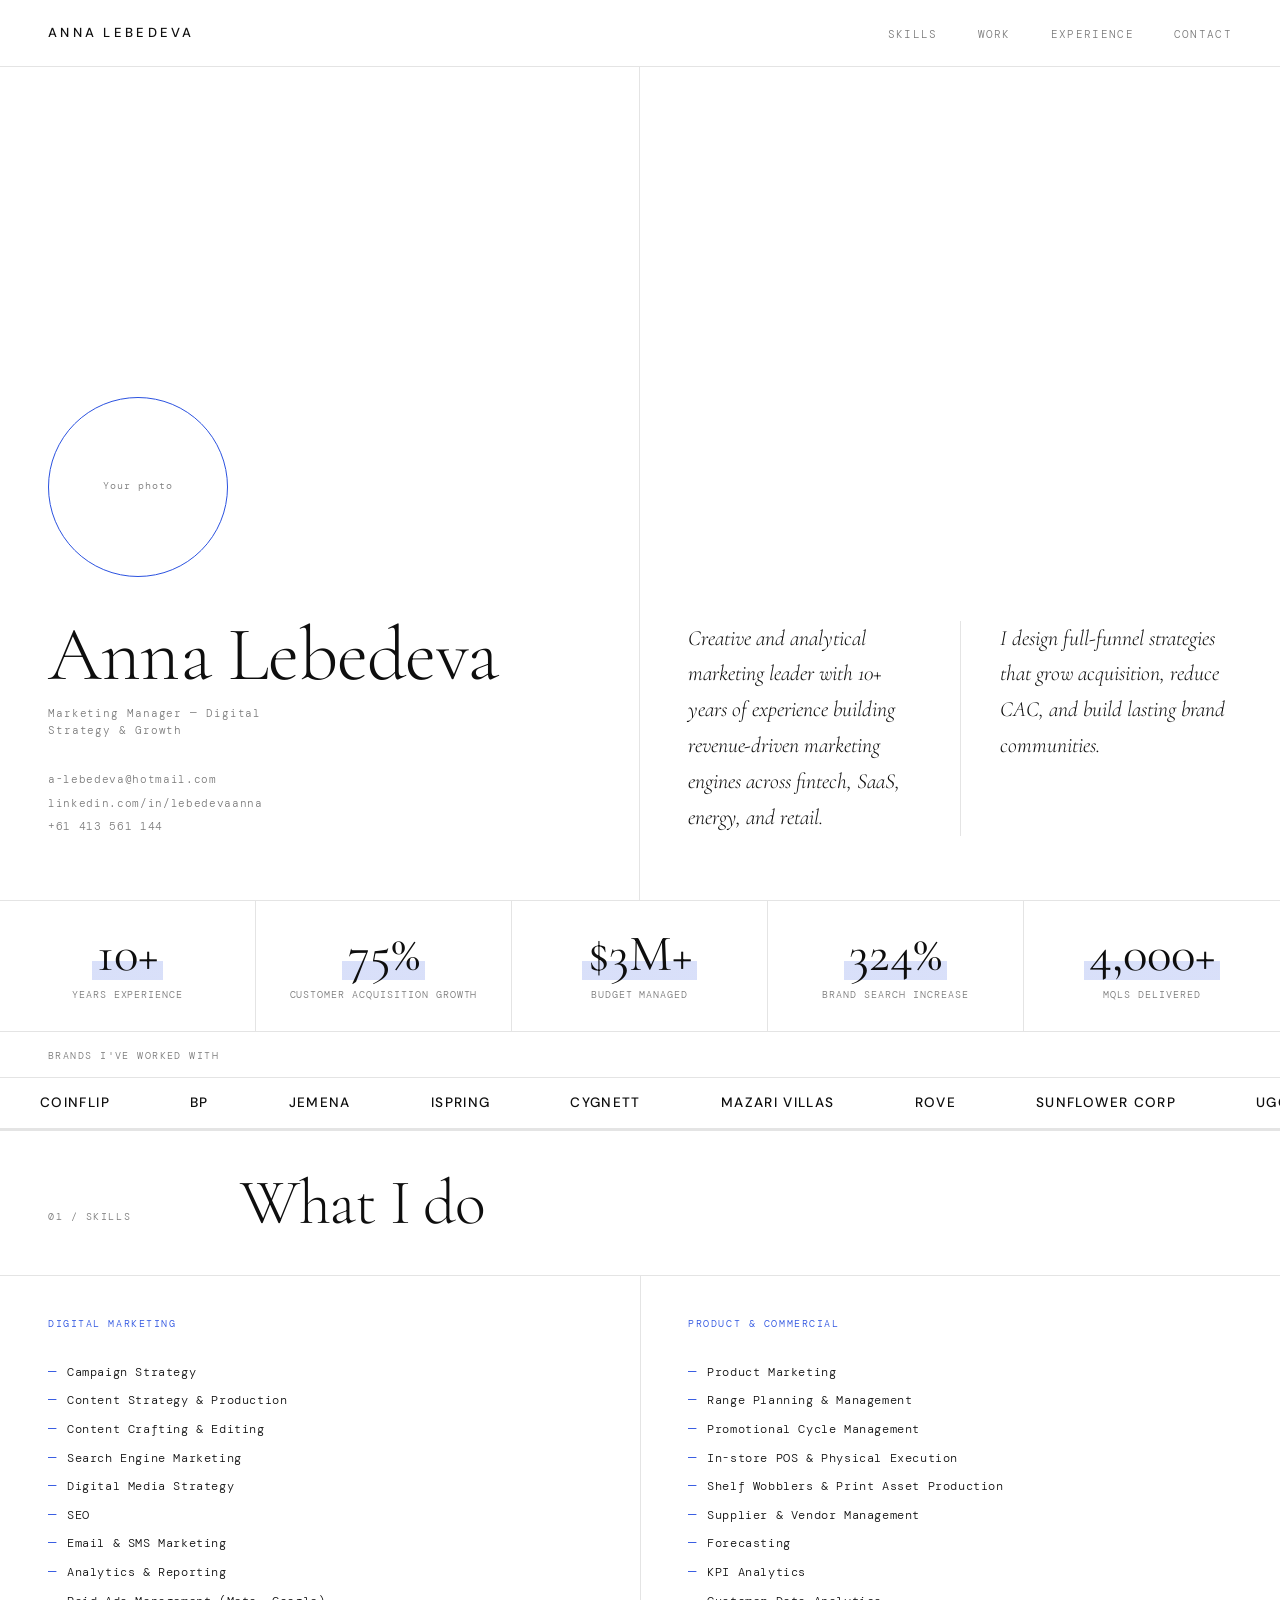
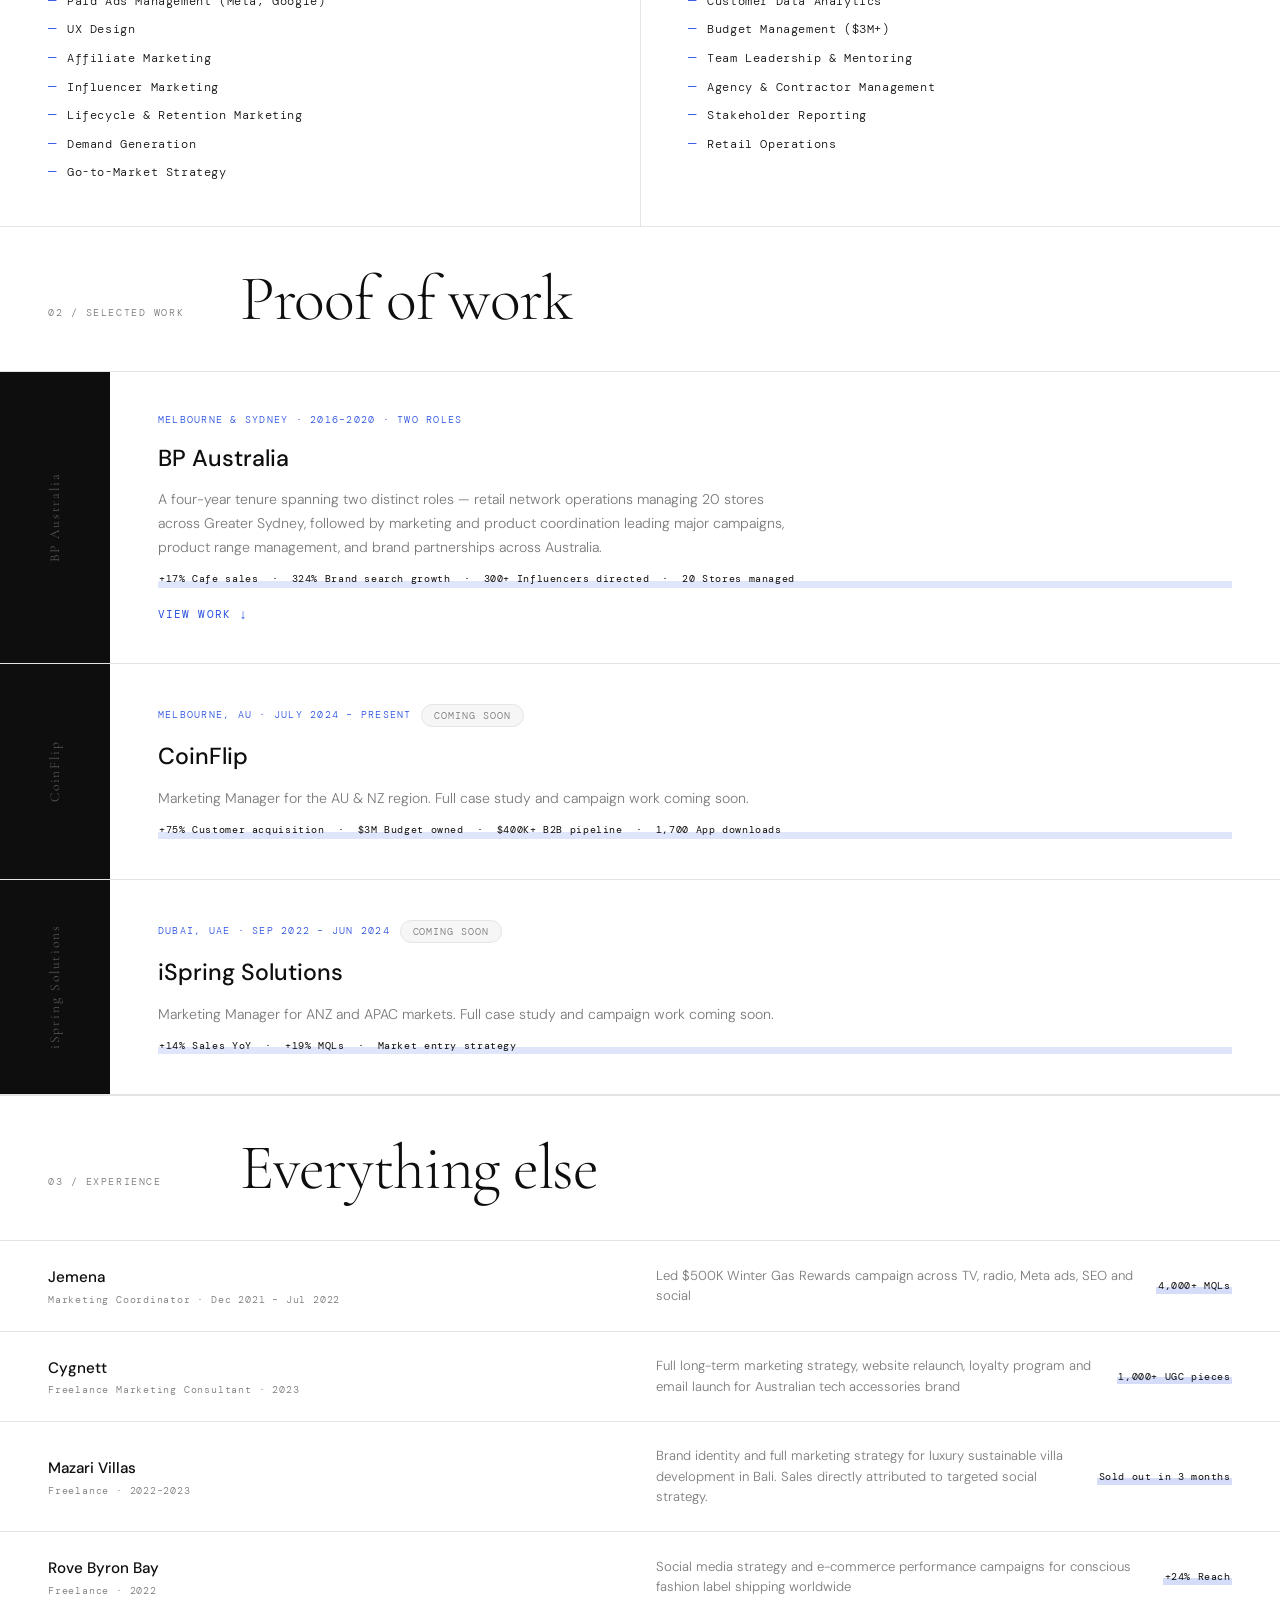
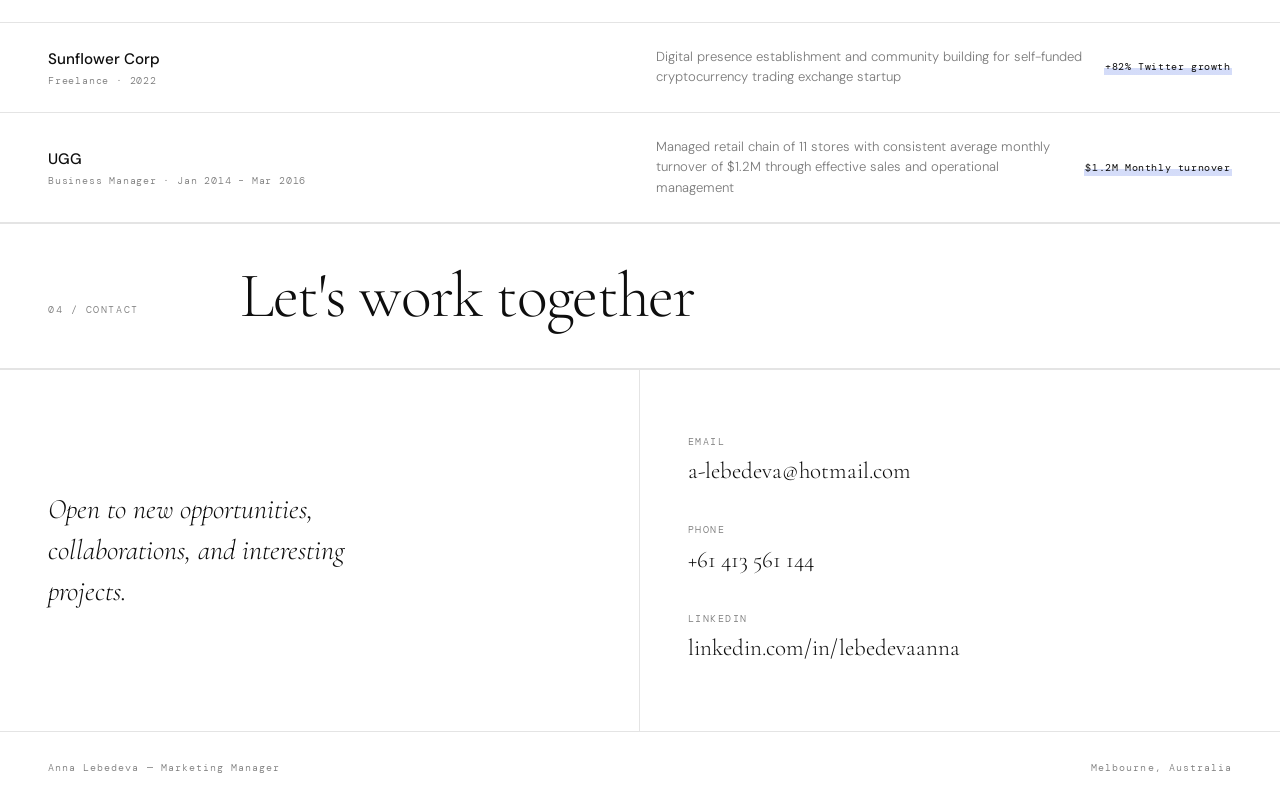
==== commit 1935c9f6: "Commit design changes" ====
--- a/index.html
+++ b/index.html
@@ -12,12 +12,14 @@
     *, *::before, *::after { box-sizing: border-box; margin: 0; padding: 0; }
 
     :root {
-      --bg: #F5F2ED;
-      --black: #1A1814;
-      --mid: #6B6760;
-      --accent: #C4714A;
-      --border: #DDD9D2;
-      --dark-card: #2C2C2A;
+      --bg: #FFFFFF;
+      --bg-alt: #F8F8F7;
+      --black: #0E0E0E;
+      --mid: #7A7A7A;
+      --accent: #2B52E0;
+      --accent-rgb: 43, 82, 224;
+      --border: #E4E4E4;
+      --dark-card: #0E0E0E;
       --serif: 'Cormorant Garamond', Georgia, serif;
       --mono: 'DM Mono', monospace;
       --sans: 'DM Sans', sans-serif;
@@ -45,18 +47,17 @@
       justify-content: space-between;
       align-items: center;
       padding: 1.25rem 3rem;
-      background: rgba(245, 242, 237, 0.92);
+      background: rgba(255, 255, 255, 0.94);
       backdrop-filter: blur(10px);
       -webkit-backdrop-filter: blur(10px);
       border-bottom: 0.5px solid var(--border);
     }
     .nav-brand {
-      font-family: var(--mono);
-      font-size: 0.72rem;
-      font-weight: 400;
-      letter-spacing: 0.2em;
-      text-transform: uppercase;
-      font-variant: small-caps;
+      font-family: var(--sans);
+      font-size: 0.82rem;
+      font-weight: 500;
+      letter-spacing: 0.25em;
+      text-transform: uppercase;
       color: var(--black);
       text-decoration: none;
     }
@@ -180,15 +181,21 @@
       padding: 1.75rem 1.5rem;
       text-align: center;
       border-right: 0.5px solid var(--border);
+      display: flex;
+      flex-direction: column;
+      align-items: center;
     }
     .stat-item:last-child { border-right: none; }
     .stat-number {
       font-family: var(--serif);
-      font-size: 2.8rem;
-      font-weight: 300;
+      font-size: 3.2rem;
+      font-weight: 400;
       line-height: 1;
-      display: block;
+      display: inline-block;
       margin-bottom: 0.45rem;
+      position: relative;
+      background: linear-gradient(to top, rgba(var(--accent-rgb), 0.18) 38%, transparent 38%);
+      padding: 0 0.1em;
     }
     .stat-label {
       font-family: var(--mono);
@@ -249,8 +256,8 @@
     ================================================================ */
     .section-header {
       display: grid;
-      grid-template-columns: 200px 1fr;
-      padding: 2rem 3rem;
+      grid-template-columns: 160px 1fr;
+      padding: 2.5rem 3rem;
       border-bottom: 0.5px solid var(--border);
       align-items: end;
       gap: 2rem;
@@ -261,12 +268,14 @@
       letter-spacing: 0.15em;
       color: var(--mid);
       text-transform: uppercase;
+      padding-bottom: 0.6rem;
     }
     .section-title {
       font-family: var(--serif);
-      font-size: 2.5rem;
-      font-weight: 300;
-      line-height: 1.1;
+      font-size: clamp(3rem, 5vw, 5.5rem);
+      font-weight: 300;
+      line-height: 1;
+      letter-spacing: -0.02em;
     }
 
     /* ================================================================
@@ -315,7 +324,7 @@
       grid-template-columns: 110px 1fr;
     }
     .card-header[role="button"] { cursor: pointer; }
-    .card-header[role="button"]:hover { background: rgba(196, 113, 74, 0.025); }
+    .card-header[role="button"]:hover { background: rgba(var(--accent-rgb), 0.03); }
     .card-strip {
       background: var(--dark-card);
       display: flex;
@@ -328,7 +337,7 @@
       font-family: var(--serif);
       font-size: 0.85rem;
       font-weight: 300;
-      color: #888780;
+      color: rgba(255,255,255,0.35);
       writing-mode: vertical-rl;
       transform: rotate(180deg);
       letter-spacing: 0.14em;
@@ -368,8 +377,12 @@
     .card-stats {
       font-family: var(--mono);
       font-size: 0.65rem;
+      font-weight: 400;
       letter-spacing: 0.06em;
-      color: var(--mid);
+      color: var(--black);
+      background: linear-gradient(to top, rgba(var(--accent-rgb), 0.15) 42%, transparent 42%);
+      display: inline;
+      padding: 0 0.1em;
     }
     .card-expand-btn {
       display: inline-flex;
@@ -450,22 +463,27 @@
     .projects-grid {
       display: grid;
       grid-template-columns: repeat(2, 1fr);
+      gap: 0;
+      border: 0.5px solid var(--border);
+    }
+    .project-tile { background: var(--bg); overflow: hidden; border: 0.5px solid var(--border); }
+    .tile-images--1 .tile-img-wrap { height: 220px; }
+    .tile-images--2 {
+      display: grid;
+      grid-template-columns: 1fr 1.55fr;
       gap: 1.5px;
       background: var(--border);
     }
-    .project-tile { background: var(--bg); overflow: hidden; }
-    .tile-images--1 .tile-img-wrap { height: 200px; }
-    .tile-images--2 {
-      display: grid;
-      grid-template-columns: 1fr 1fr;
-      gap: 1.5px;
-      background: var(--border);
-    }
-    .tile-images--2 .tile-img-wrap { height: 200px; }
+    /* Alternate mosaic direction on even tiles within the grid */
+    .project-tile:nth-child(even) .tile-images--2 {
+      grid-template-columns: 1.55fr 1fr;
+    }
+    .tile-images--2 .tile-img-wrap { height: 220px; }
     .tile-img-wrap {
       background: var(--dark-card);
       position: relative;
       overflow: hidden;
+      cursor: pointer;
     }
     .tile-img-wrap img {
       width: 100%;
@@ -474,7 +492,9 @@
       display: block;
       position: relative;
       z-index: 1;
-    }
+      transition: transform 0.45s ease;
+    }
+    .tile-img-wrap:hover img { transform: scale(1.04); }
     .img-fallback {
       position: absolute;
       inset: 0;
@@ -515,12 +535,12 @@
     .tile-chips { display: flex; flex-wrap: wrap; gap: 0.4rem; }
     .tile-chip {
       font-family: var(--mono);
-      font-size: 0.6rem;
+      font-size: 0.62rem;
+      font-weight: 400;
       letter-spacing: 0.06em;
-      color: var(--mid);
-      border: 0.5px solid var(--border);
-      border-radius: 2px;
-      padding: 0.2rem 0.5rem;
+      color: var(--black);
+      background: linear-gradient(to top, rgba(var(--accent-rgb), 0.2) 45%, transparent 45%);
+      padding: 0 0.15em;
     }
     .coming-soon-badge {
       display: inline-block;
@@ -532,7 +552,7 @@
       border: 0.5px solid var(--border);
       border-radius: 50px;
       padding: 0.2rem 0.75rem;
-      background: rgba(107, 103, 96, 0.07);
+      background: rgba(122, 122, 122, 0.07);
     }
 
     /* ================================================================
@@ -550,7 +570,7 @@
       gap: 2rem;
     }
     .exp-row:last-child { border-bottom: none; }
-    .exp-row:hover { background: rgba(196, 113, 74, 0.025); }
+    .exp-row:hover { background: rgba(var(--accent-rgb), 0.03); }
     .exp-left { display: flex; flex-direction: column; gap: 0.2rem; }
     .exp-company {
       font-family: var(--sans);
@@ -580,11 +600,11 @@
     .exp-stat {
       font-family: var(--mono);
       font-size: 0.62rem;
+      font-weight: 400;
       letter-spacing: 0.06em;
-      color: var(--accent);
-      border: 0.5px solid var(--accent);
-      border-radius: 2px;
-      padding: 0.25rem 0.6rem;
+      color: var(--black);
+      background: linear-gradient(to top, rgba(var(--accent-rgb), 0.2) 45%, transparent 45%);
+      padding: 0 0.15em;
       white-space: nowrap;
       flex-shrink: 0;
     }
@@ -659,13 +679,51 @@
     ================================================================ */
     .fade-in {
       opacity: 0;
-      transform: translateY(24px);
-      transition: opacity 0.7s ease, transform 0.7s ease;
+      transform: translateY(16px);
+      transition: opacity 0.65s ease, transform 0.65s ease;
     }
     .fade-in.visible {
       opacity: 1;
       transform: none;
     }
+
+    /* ================================================================
+       LIGHTBOX
+    ================================================================ */
+    #lightbox {
+      display: none;
+      position: fixed;
+      inset: 0;
+      z-index: 9999;
+      background: rgba(0, 0, 0, 0.92);
+      align-items: center;
+      justify-content: center;
+      cursor: zoom-out;
+    }
+    #lightbox.lb-open { display: flex; }
+    #lightbox img {
+      max-width: 90vw;
+      max-height: 90vh;
+      object-fit: contain;
+      display: block;
+      box-shadow: 0 4px 60px rgba(0,0,0,0.5);
+    }
+    #lightbox-close {
+      position: absolute;
+      top: 1.5rem;
+      right: 2rem;
+      font-family: var(--mono);
+      font-size: 0.7rem;
+      letter-spacing: 0.15em;
+      text-transform: uppercase;
+      color: rgba(255,255,255,0.5);
+      cursor: pointer;
+      background: none;
+      border: none;
+      padding: 0.5rem;
+      transition: color 0.2s;
+    }
+    #lightbox-close:hover { color: #fff; }
 
     /* ================================================================
        MOBILE RESPONSIVE
@@ -689,7 +747,7 @@
       .stat-item:last-child { border-bottom: none; }
       .section-header {
         grid-template-columns: 1fr;
-        padding: 1.5rem;
+        padding: 2rem 1.5rem;
         gap: 0.4rem;
       }
       .skills-columns { grid-template-columns: 1fr; }
@@ -1188,6 +1246,14 @@
   <span class="footer-text">Melbourne, Australia</span>
 </footer>
 
+<!-- ================================================================
+     LIGHTBOX
+================================================================ -->
+<div id="lightbox" role="dialog" aria-modal="true" aria-label="Image viewer">
+  <button id="lightbox-close" aria-label="Close">&#215; Close</button>
+  <img id="lightbox-img" src="" alt="">
+</div>
+
 <script>
   // BP card expand/collapse
   function toggleCard(id) {
@@ -1196,6 +1262,41 @@
     var btn = card.querySelector('[role="button"]');
     if (btn) btn.setAttribute('aria-expanded', String(expanded));
   }
+
+  // Lightbox
+  var lightbox    = document.getElementById('lightbox');
+  var lightboxImg = document.getElementById('lightbox-img');
+  var lbClose     = document.getElementById('lightbox-close');
+
+  function openLightbox(src, alt) {
+    lightboxImg.src = src;
+    lightboxImg.alt = alt || '';
+    lightbox.classList.add('lb-open');
+    document.body.style.overflow = 'hidden';
+  }
+  function closeLightbox() {
+    lightbox.classList.remove('lb-open');
+    document.body.style.overflow = '';
+    lightboxImg.src = '';
+  }
+
+  // Attach click to every real (non-errored) tile image
+  document.querySelectorAll('.tile-img-wrap img').forEach(function(img) {
+    img.addEventListener('click', function(e) {
+      var wrap = img.closest('.tile-img-wrap');
+      if (wrap && wrap.classList.contains('img-error')) return;
+      e.stopPropagation();
+      openLightbox(img.src, img.alt);
+    });
+  });
+
+  lbClose.addEventListener('click', closeLightbox);
+  lightbox.addEventListener('click', function(e) {
+    if (e.target === lightbox) closeLightbox();
+  });
+  document.addEventListener('keydown', function(e) {
+    if (e.key === 'Escape') closeLightbox();
+  });
 
   // Fade-in on scroll via IntersectionObserver
   var fadeObserver = new IntersectionObserver(function(entries) {
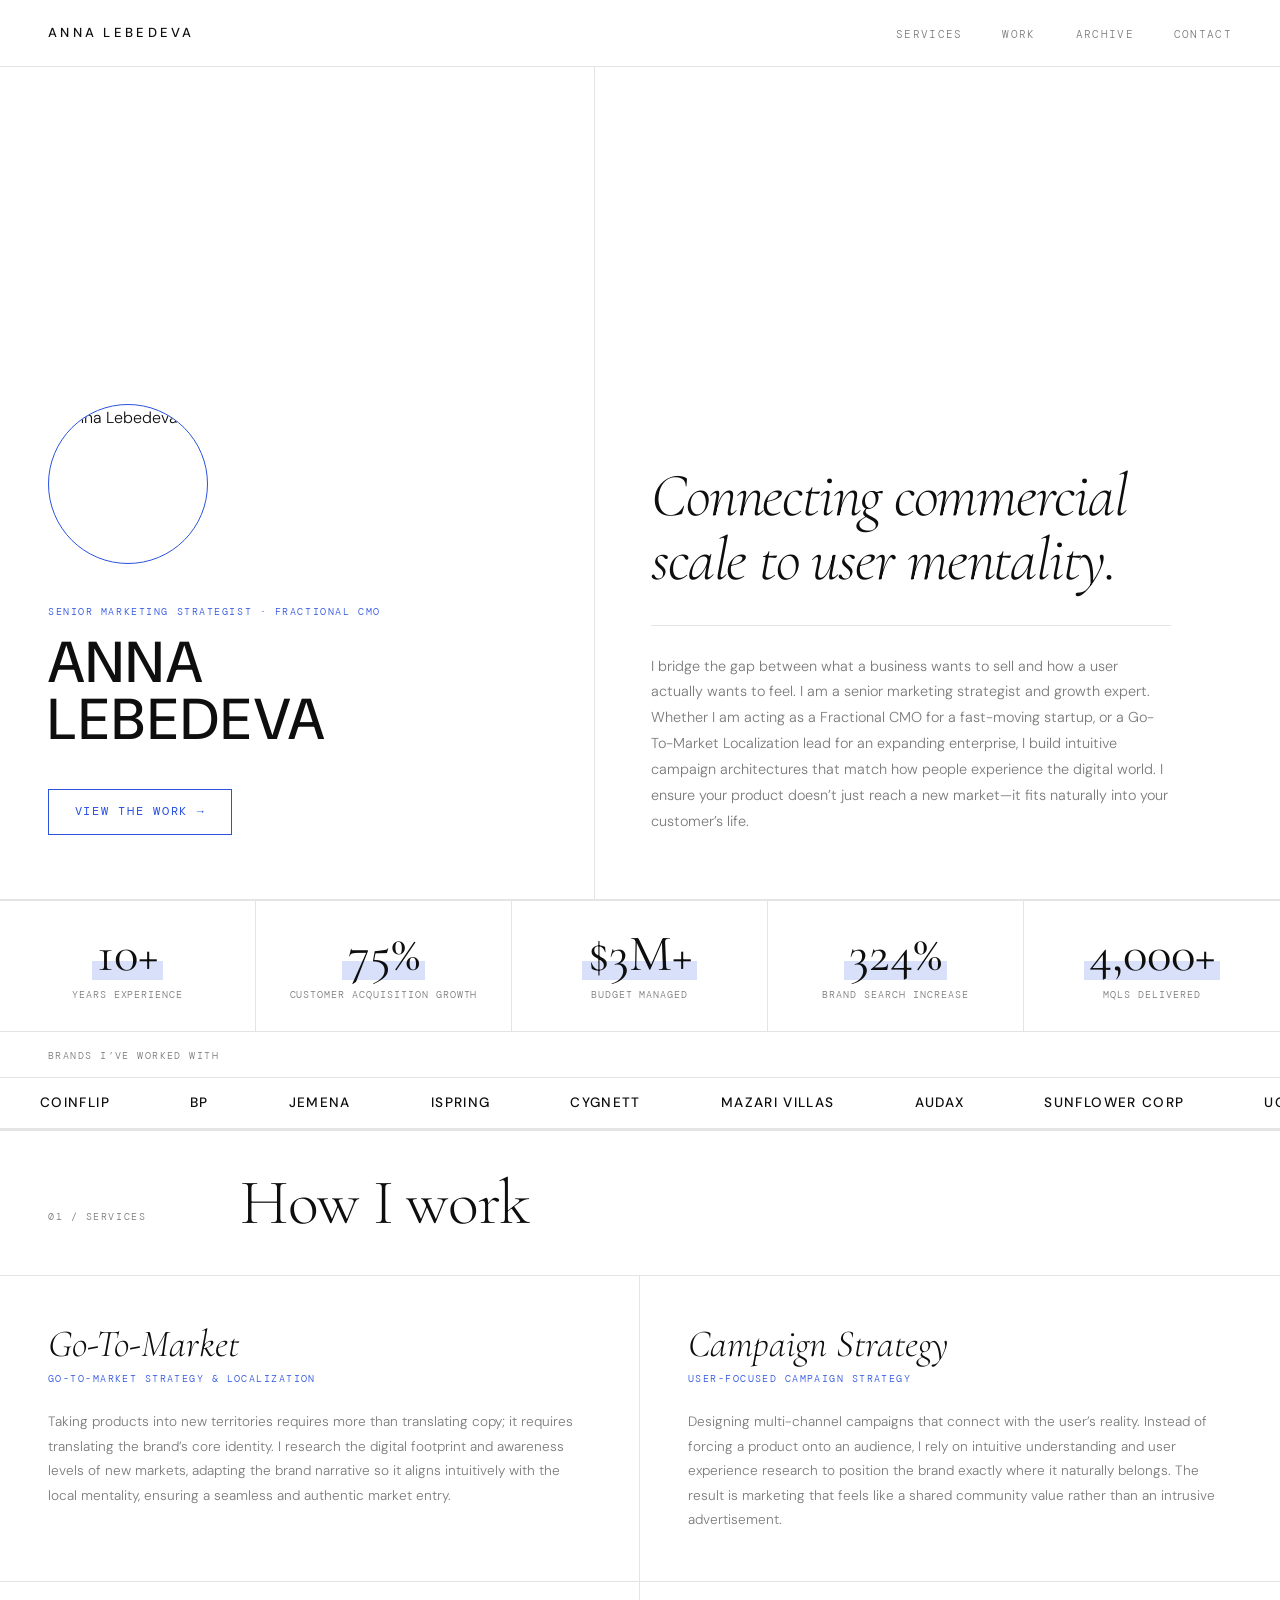
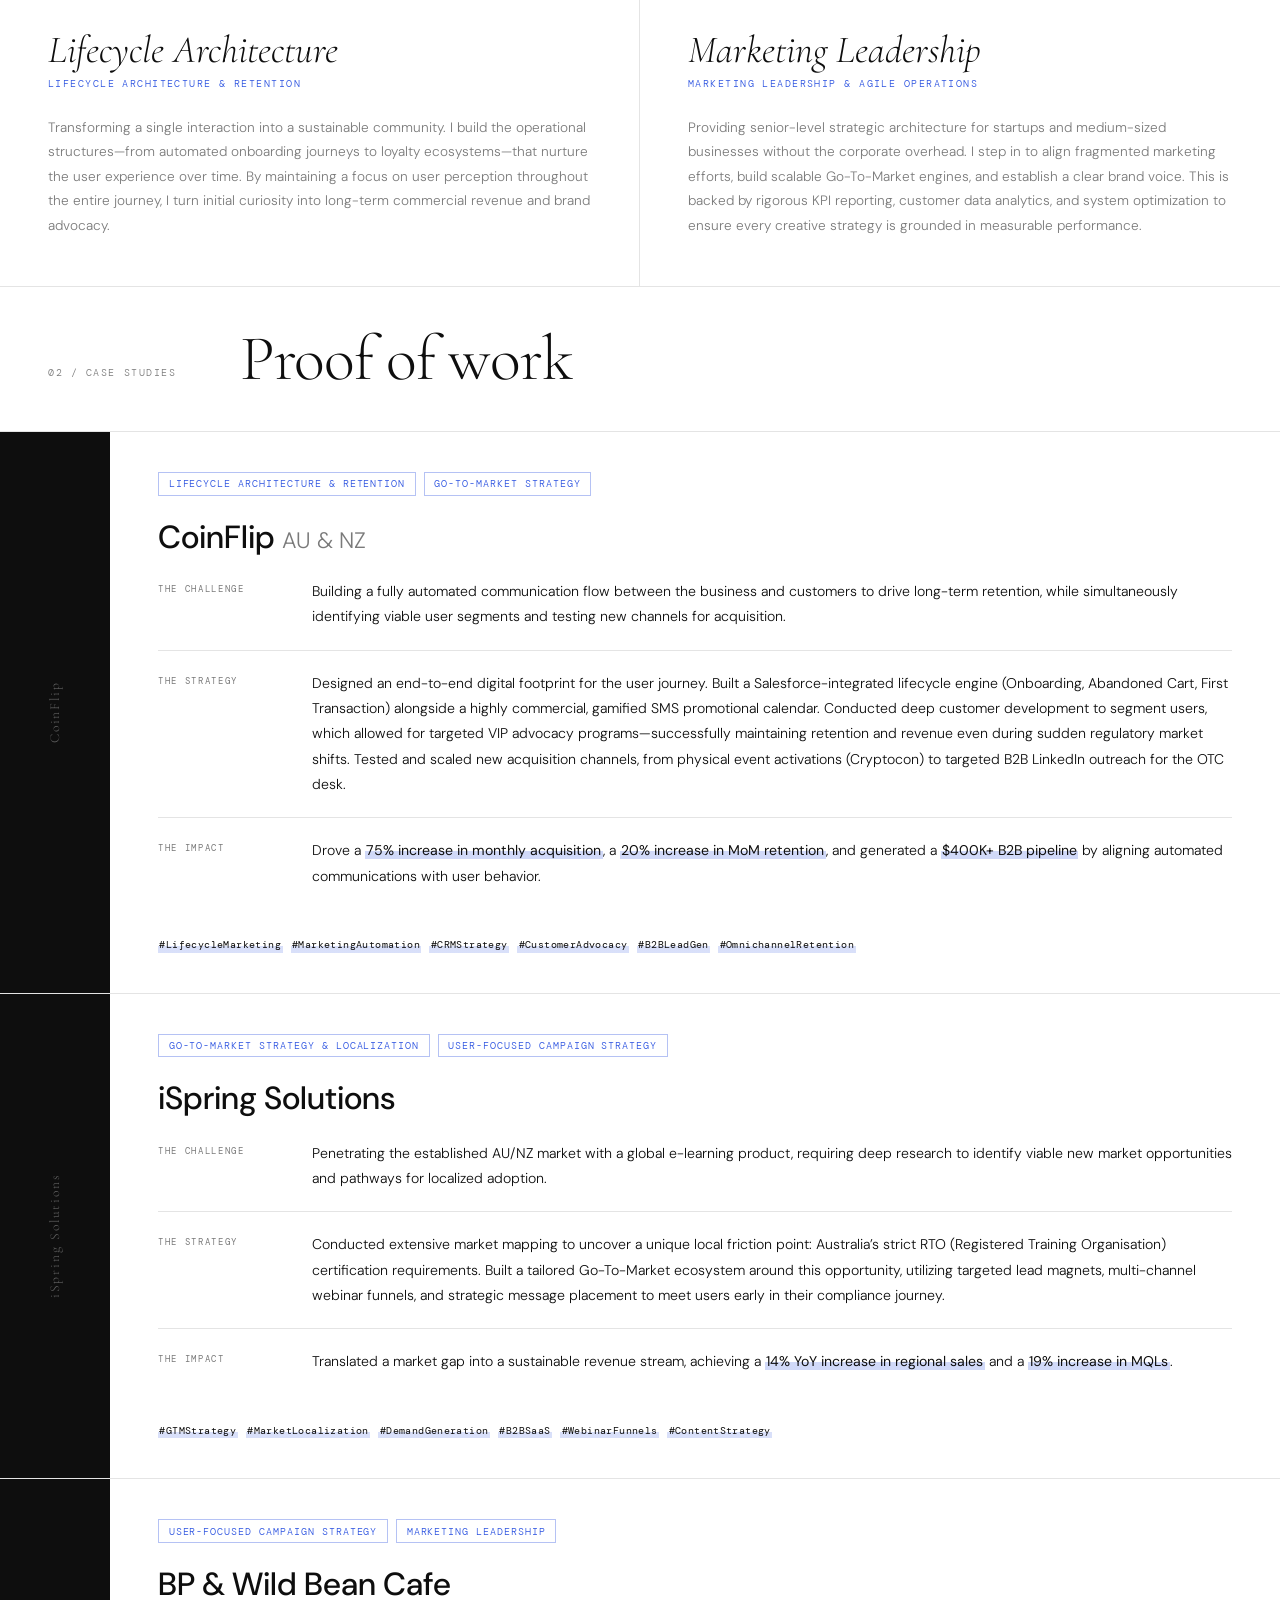
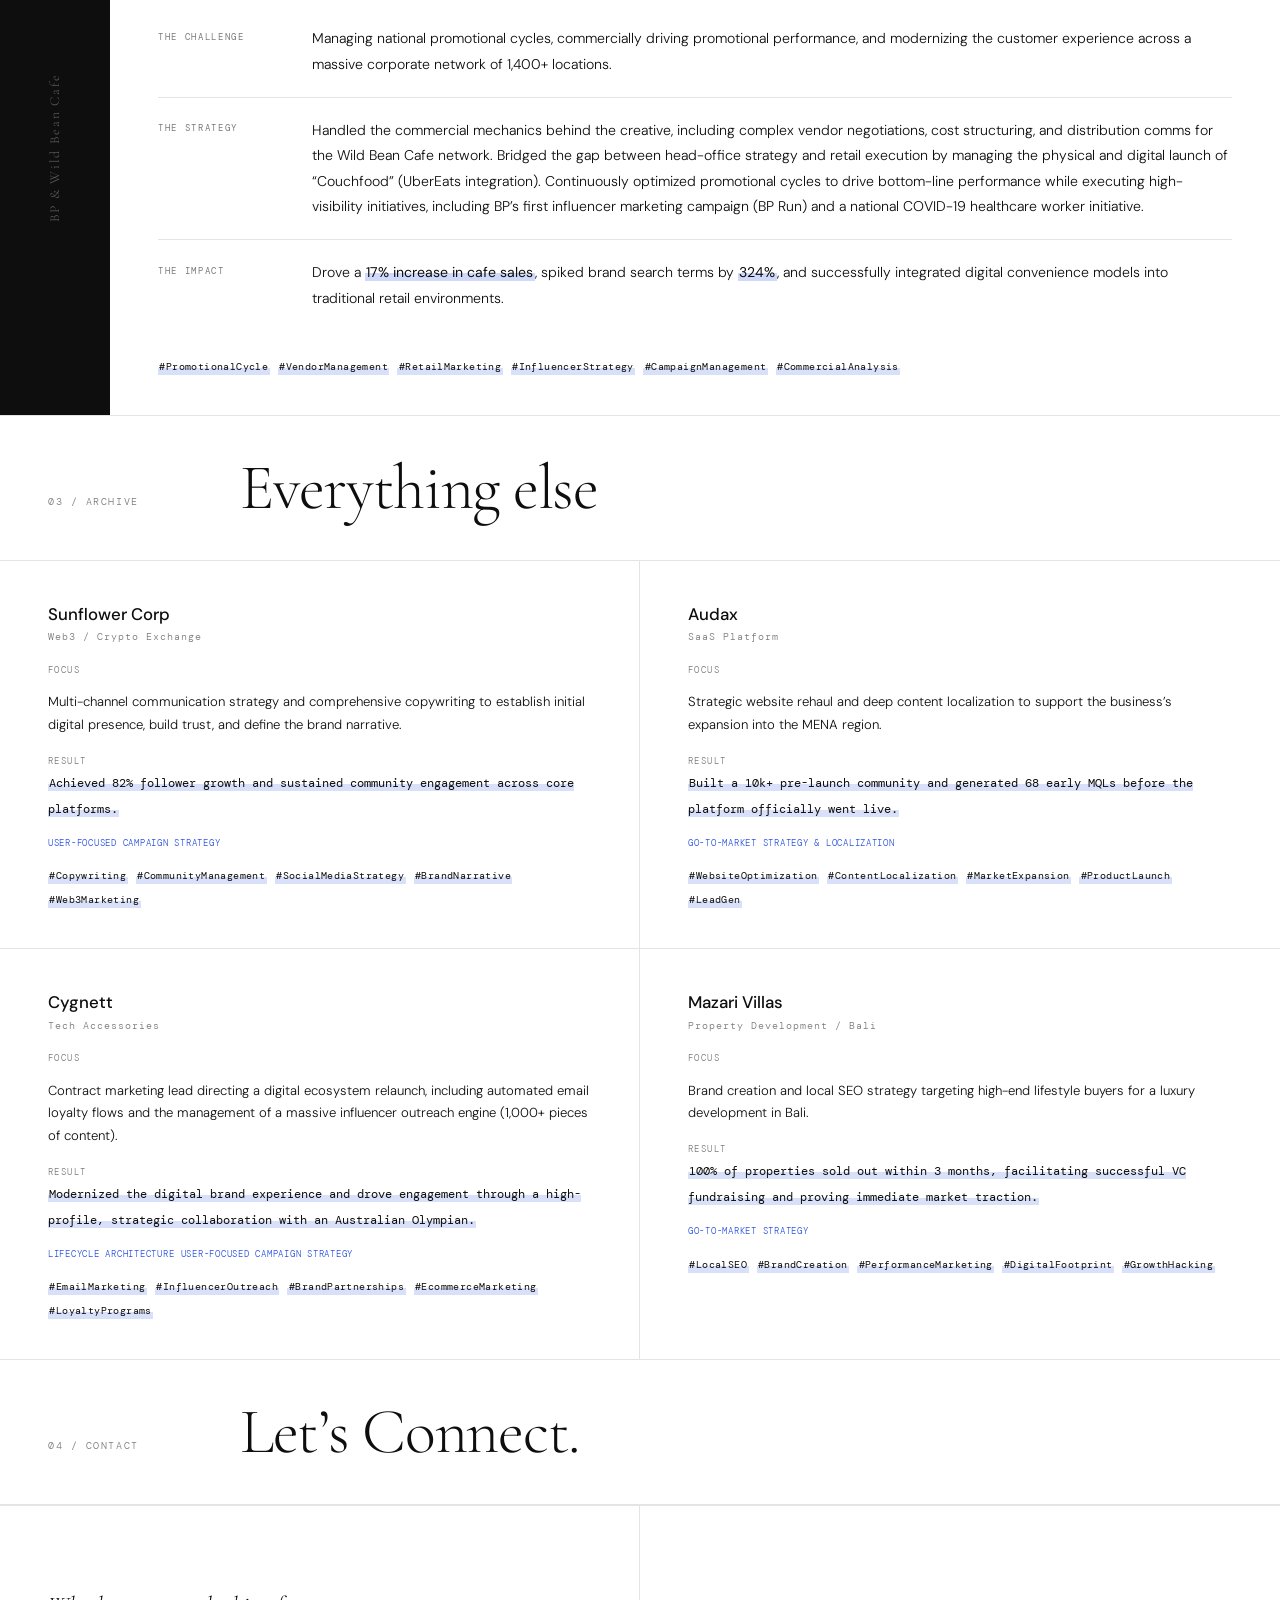
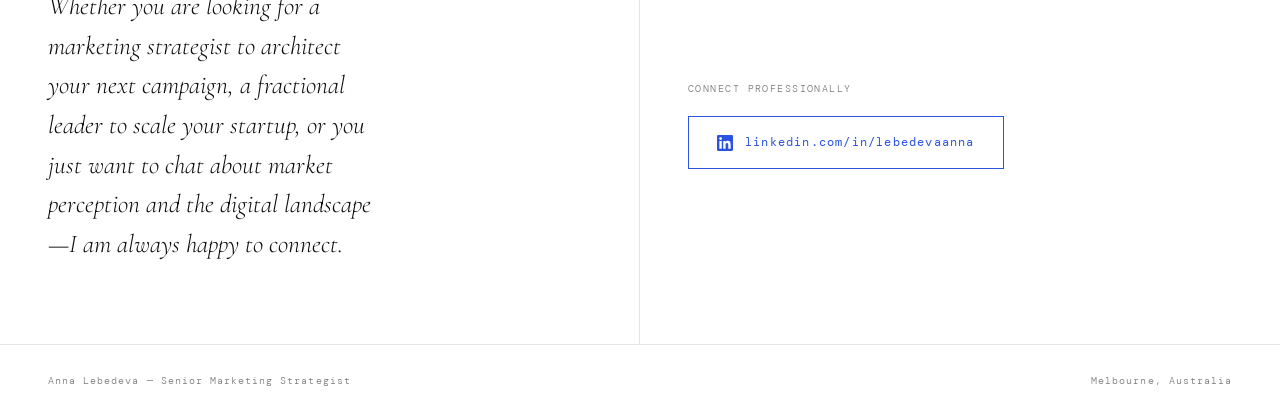
==== commit 7f4e2d40: "execute the copy and layout changes" ====
--- a/index.html
+++ b/index.html
@@ -1,13 +1,13 @@
-﻿<!-- Images folder: place all images in /images/ relative to index.html -->
+<!-- Images folder: place all images in /images/ relative to index.html -->
 <!DOCTYPE html>
 <html lang="en">
 <head>
   <meta charset="UTF-8">
   <meta name="viewport" content="width=device-width, initial-scale=1.0">
-  <title>Anna Lebedeva &mdash; Marketing Manager</title>
+  <title>Anna Lebedeva &mdash; Senior Marketing Strategist</title>
   <link rel="preconnect" href="https://fonts.googleapis.com">
   <link rel="preconnect" href="https://fonts.gstatic.com" crossorigin>
-  <link href="https://fonts.googleapis.com/css2?family=Cormorant+Garamond:ital,wght@0,300;0,400;1,300&family=DM+Mono:wght@300;400&family=DM+Sans:wght@300;400;500&display=swap" rel="stylesheet">
+  <link href="https://fonts.googleapis.com/css2?family=Cormorant+Garamond:ital,wght@0,300;0,400;1,300;1,400&family=DM+Mono:wght@300;400&family=DM+Sans:wght@300;400;500&display=swap" rel="stylesheet">
   <style>
     *, *::before, *::after { box-sizing: border-box; margin: 0; padding: 0; }
 
@@ -78,13 +78,41 @@
     .nav-links a:hover { color: var(--black); }
 
     /* ================================================================
+       BUTTON
+    ================================================================ */
+    .btn-primary {
+      display: inline-flex;
+      align-items: center;
+      gap: 0.5rem;
+      font-family: var(--mono);
+      font-size: 0.72rem;
+      font-weight: 400;
+      letter-spacing: 0.15em;
+      text-transform: uppercase;
+      color: var(--accent);
+      border: 1px solid var(--accent);
+      background: transparent;
+      padding: 0.8rem 1.6rem;
+      text-decoration: none;
+      cursor: pointer;
+      transition: background 0.25s, color 0.25s;
+      margin-top: 2.5rem;
+      align-self: flex-start;
+    }
+    .btn-primary:hover {
+      background: var(--accent);
+      color: #fff;
+    }
+
+    /* ================================================================
        HERO
     ================================================================ */
     .hero {
       display: grid;
-      grid-template-columns: 1fr 1fr;
+      grid-template-columns: 1fr 1.15fr;
       min-height: 100vh;
       padding-top: 64px;
+      border-bottom: 0.5px solid var(--border);
     }
     .hero-left {
       display: flex;
@@ -93,79 +121,63 @@
       padding: 4rem 3rem;
       border-right: 0.5px solid var(--border);
     }
-    .photo-placeholder {
-      width: 180px;
-      height: 180px;
+    .hero-photo {
+      width: 160px;
+      height: 160px;
       border-radius: 50%;
+      overflow: hidden;
       border: 1px solid var(--accent);
-      display: flex;
-      align-items: center;
-      justify-content: center;
-      font-family: var(--mono);
-      font-size: 0.65rem;
-      font-weight: 300;
-      letter-spacing: 0.1em;
-      color: var(--mid);
       margin-bottom: 2.5rem;
       flex-shrink: 0;
     }
+    .hero-photo img {
+      width: 100%;
+      height: 100%;
+      object-fit: cover;
+      display: block;
+    }
+    .hero-role-label {
+      font-family: var(--mono);
+      font-size: 0.65rem;
+      font-weight: 300;
+      letter-spacing: 0.15em;
+      text-transform: uppercase;
+      color: var(--accent);
+      margin-bottom: 0.85rem;
+    }
     .hero-name {
-      font-family: var(--serif);
-      font-size: clamp(3.5rem, 6vw, 5.5rem);
-      font-weight: 300;
-      line-height: 1;
-      letter-spacing: -0.01em;
-      margin-bottom: 0.75rem;
-    }
-    .hero-title {
-      font-family: var(--mono);
-      font-size: 0.7rem;
-      font-weight: 300;
-      letter-spacing: 0.08em;
-      color: var(--mid);
-      margin-bottom: 2rem;
-      max-width: 36ch;
-      line-height: 1.5;
-    }
-    .hero-contact {
+      font-family: var(--sans);
+      font-size: clamp(2.4rem, 4.5vw, 4rem);
+      font-weight: 500;
+      letter-spacing: 0.05em;
+      text-transform: uppercase;
+      line-height: 1.0;
+    }
+    .hero-right {
       display: flex;
       flex-direction: column;
-      gap: 0.35rem;
-    }
-    .hero-contact a {
-      font-family: var(--mono);
-      font-size: 0.7rem;
-      font-weight: 300;
-      letter-spacing: 0.06em;
-      color: var(--mid);
-      text-decoration: none;
-      transition: color 0.2s;
-    }
-    .hero-contact a:hover { color: var(--accent); }
-    .hero-right {
-      display: flex;
-      align-items: flex-end;
-      padding: 4rem 3rem;
-    }
-    .hero-bio-split {
-      display: grid;
-      grid-template-columns: 1fr 0.5px 1fr;
-      gap: 0 2.5rem;
-      align-items: start;
-      width: 100%;
-    }
-    .hero-bio-divider {
-      align-self: stretch;
-      background: var(--border);
-      width: 0.5px;
-    }
-    .hero-bio-text {
+      justify-content: flex-end;
+      padding: 4rem 3.5rem;
+      gap: 0;
+    }
+    .hero-headline {
       font-family: var(--serif);
       font-style: italic;
       font-weight: 300;
-      font-size: clamp(1.15rem, 1.7vw, 1.5rem);
-      line-height: 1.65;
-      color: var(--black);
+      font-size: clamp(2.6rem, 4.8vw, 5.8rem);
+      line-height: 1.05;
+      letter-spacing: -0.02em;
+      margin-bottom: 2rem;
+    }
+    .hero-subtext {
+      font-family: var(--sans);
+      font-size: 0.9rem;
+      font-weight: 300;
+      color: var(--mid);
+      line-height: 1.8;
+      max-width: 52ch;
+      border-top: 0.5px solid var(--border);
+      padding-top: 1.75rem;
     }
 
     /* ================================================================
@@ -193,7 +205,6 @@
       line-height: 1;
       display: inline-block;
       margin-bottom: 0.45rem;
-      position: relative;
       background: linear-gradient(to top, rgba(var(--accent-rgb), 0.18) 38%, transparent 38%);
       padding: 0 0.1em;
     }
@@ -252,7 +263,7 @@
     }
 
     /* ================================================================
-       SECTION SHARED STYLES
+       SECTION SHARED
     ================================================================ */
     .section-header {
       display: grid;
@@ -279,61 +290,65 @@
     }
 
     /* ================================================================
-       SKILLS
-    ================================================================ */
-    #skills { border-top: 0.5px solid var(--border); }
-    .skills-columns {
+       SERVICES — 2x2 PILLAR GRID
+    ================================================================ */
+    #services { border-top: 0.5px solid var(--border); }
+    .pillar-grid {
       display: grid;
-      grid-template-columns: 1fr 0.5px 1fr;
-    }
-    .skills-col { padding: 2.5rem 3rem; }
-    .skills-col-divider { background: var(--border); }
-    .skills-col-label {
-      font-family: var(--mono);
-      font-size: 0.65rem;
+      grid-template-columns: 1fr 1fr;
+    }
+    .pillar-card {
+      padding: 3rem;
+      border-right: 0.5px solid var(--border);
+      border-bottom: 0.5px solid var(--border);
+      display: flex;
+      flex-direction: column;
+      gap: 0;
+    }
+    .pillar-card:nth-child(2n) { border-right: none; }
+    .pillar-card:nth-last-child(-n+2) { border-bottom: none; }
+    .pillar-display {
+      font-family: var(--serif);
+      font-style: italic;
+      font-weight: 300;
+      font-size: clamp(1.9rem, 3vw, 2.8rem);
+      line-height: 1.05;
+      margin-bottom: 0.4rem;
+    }
+    .pillar-full-name {
+      font-family: var(--mono);
+      font-size: 0.6rem;
       letter-spacing: 0.15em;
       text-transform: uppercase;
       color: var(--accent);
       margin-bottom: 1.5rem;
     }
-    .skill-item {
-      font-family: var(--mono);
-      font-size: 0.75rem;
-      font-weight: 300;
-      letter-spacing: 0.05em;
-      color: var(--black);
-      line-height: 1.4;
-      padding: 0.3rem 0;
-      display: flex;
-      align-items: baseline;
-      gap: 0.65rem;
-    }
-    .skill-dash {
-      color: var(--accent);
+    .pillar-desc {
+      font-family: var(--sans);
       font-size: 0.85rem;
-      flex-shrink: 0;
-    }
-
-    /* ================================================================
-       SELECTED WORK
+      font-weight: 300;
+      color: var(--mid);
+      line-height: 1.8;
+    }
+
+    /* ================================================================
+       CASE STUDY CARDS
     ================================================================ */
     #work { border-top: 0.5px solid var(--border); }
-    .work-card { border-bottom: 0.5px solid var(--border); }
-    .card-header {
+    .case-card {
       display: grid;
       grid-template-columns: 110px 1fr;
-    }
-    .card-header[role="button"] { cursor: pointer; }
-    .card-header[role="button"]:hover { background: rgba(var(--accent-rgb), 0.03); }
-    .card-strip {
+      border-bottom: 0.5px solid var(--border);
+    }
+    .case-card:last-child { border-bottom: none; }
+    .case-strip {
       background: var(--dark-card);
       display: flex;
       align-items: center;
       justify-content: center;
       padding: 2.5rem 0;
-      min-height: 180px;
-    }
-    .card-strip-text {
+    }
+    .case-strip-text {
       font-family: var(--serif);
       font-size: 0.85rem;
       font-weight: 300;
@@ -342,271 +357,159 @@
       transform: rotate(180deg);
       letter-spacing: 0.14em;
     }
-    .card-body {
+    .case-body {
       padding: 2.5rem 3rem;
       display: flex;
       flex-direction: column;
-      gap: 0.7rem;
-    }
-    .card-tag-row {
-      display: flex;
-      align-items: center;
+      gap: 1.5rem;
+    }
+    .case-tags {
+      display: flex;
       flex-wrap: wrap;
-      gap: 0.6rem;
-    }
-    .card-tag {
-      font-family: var(--mono);
-      font-size: 0.65rem;
-      letter-spacing: 0.12em;
+      gap: 0.5rem;
+    }
+    .case-tag {
+      font-family: var(--mono);
+      font-size: 0.6rem;
+      letter-spacing: 0.1em;
       text-transform: uppercase;
       color: var(--accent);
-    }
-    .card-title {
+      border: 0.5px solid rgba(var(--accent-rgb), 0.35);
+      padding: 0.2rem 0.6rem;
+    }
+    .case-company {
       font-family: var(--sans);
-      font-size: 1.45rem;
+      font-size: clamp(1.5rem, 2.5vw, 2.2rem);
       font-weight: 500;
-    }
-    .card-desc {
+      line-height: 1.1;
+    }
+    .case-company-sub {
+      font-weight: 300;
+      font-size: 0.7em;
+      color: var(--mid);
+    }
+    .case-sections {
+      display: flex;
+      flex-direction: column;
+      gap: 0;
+    }
+    .case-section {
+      display: grid;
+      grid-template-columns: 130px 1fr;
+      gap: 1.5rem;
+      padding: 1.25rem 0;
+      border-top: 0.5px solid var(--border);
+    }
+    .case-section:first-child {
+      border-top: none;
+      padding-top: 0;
+    }
+    .case-label {
+      font-family: var(--mono);
+      font-size: 0.58rem;
+      font-weight: 400;
+      letter-spacing: 0.18em;
+      text-transform: uppercase;
+      color: var(--mid);
+      padding-top: 0.2rem;
+    }
+    .case-text {
       font-family: var(--sans);
       font-size: 0.88rem;
       font-weight: 300;
-      color: var(--mid);
-      max-width: 65ch;
-      line-height: 1.7;
-    }
-    .card-stats {
-      font-family: var(--mono);
-      font-size: 0.65rem;
+      color: var(--black);
+      line-height: 1.8;
+    }
+    .highlight {
+      background: linear-gradient(to top, rgba(var(--accent-rgb), 0.22) 46%, transparent 46%);
+      padding: 0 0.1em;
       font-weight: 400;
-      letter-spacing: 0.06em;
+    }
+    .case-skills {
+      display: flex;
+      flex-wrap: wrap;
+      gap: 0.5rem;
+      padding-top: 0.25rem;
+    }
+    .skill-tag {
+      font-family: var(--mono);
+      font-size: 0.62rem;
+      font-weight: 400;
+      letter-spacing: 0.04em;
       color: var(--black);
-      background: linear-gradient(to top, rgba(var(--accent-rgb), 0.15) 42%, transparent 42%);
+      background: linear-gradient(to top, rgba(var(--accent-rgb), 0.18) 42%, transparent 42%);
+      padding: 0 0.15em;
+    }
+
+    /* ================================================================
+       ARCHIVE GRID — 2x2
+    ================================================================ */
+    #archive { border-top: 0.5px solid var(--border); }
+    .archive-grid {
+      display: grid;
+      grid-template-columns: 1fr 1fr;
+    }
+    .archive-card {
+      padding: 2.5rem 3rem;
+      border-right: 0.5px solid var(--border);
+      border-bottom: 0.5px solid var(--border);
+      display: flex;
+      flex-direction: column;
+      gap: 0.85rem;
+      transition: background 0.2s;
+    }
+    .archive-card:nth-child(2n) { border-right: none; }
+    .archive-card:nth-last-child(-n+2) { border-bottom: none; }
+    .archive-card:hover { background: rgba(var(--accent-rgb), 0.02); }
+    .archive-company {
+      font-family: var(--sans);
+      font-size: 1.05rem;
+      font-weight: 500;
+    }
+    .archive-industry {
+      font-family: var(--mono);
+      font-size: 0.62rem;
+      letter-spacing: 0.1em;
+      color: var(--mid);
+      margin-top: 0.1rem;
+    }
+    .archive-section-label {
+      font-family: var(--mono);
+      font-size: 0.58rem;
+      letter-spacing: 0.15em;
+      text-transform: uppercase;
+      color: var(--mid);
+      margin-top: 0.25rem;
+    }
+    .archive-focus {
+      font-family: var(--sans);
+      font-size: 0.82rem;
+      font-weight: 300;
+      color: var(--black);
+      line-height: 1.72;
+    }
+    .archive-result {
+      font-family: var(--mono);
+      font-size: 0.75rem;
+      font-weight: 400;
+      color: var(--black);
+      background: linear-gradient(to top, rgba(var(--accent-rgb), 0.18) 42%, transparent 42%);
       display: inline;
       padding: 0 0.1em;
-    }
-    .card-expand-btn {
-      display: inline-flex;
-      align-items: center;
-      gap: 0.5rem;
-      font-family: var(--mono);
-      font-size: 0.68rem;
-      letter-spacing: 0.1em;
+      line-height: 2;
+    }
+    .archive-tags {
+      display: flex;
+      flex-wrap: wrap;
+      gap: 0.4rem;
+      margin-top: 0.1rem;
+    }
+    .archive-tag {
+      font-family: var(--mono);
+      font-size: 0.58rem;
+      letter-spacing: 0.08em;
       text-transform: uppercase;
       color: var(--accent);
-      cursor: pointer;
-      border: none;
-      background: none;
-      padding: 0;
-      margin-top: 0.4rem;
-    }
-    .chevron {
-      display: inline-block;
-      transition: transform 0.4s ease;
-      font-size: 0.85rem;
-    }
-    .work-card.is-expanded .chevron { transform: rotate(180deg); }
-    .card-expand-area {
-      max-height: 0;
-      overflow: hidden;
-      transition: max-height 0.7s cubic-bezier(0.4, 0, 0.2, 1);
-    }
-    .work-card.is-expanded .card-expand-area { max-height: 6000px; }
-    .card-expand-inner { border-top: 0.5px solid var(--border); }
-
-    /* Role blocks */
-    .roles-grid {
-      display: grid;
-      grid-template-columns: 1fr 1fr;
-      border-bottom: 0.5px solid var(--border);
-    }
-    .role-block { padding: 2.5rem 3rem; }
-    .role-block:first-child { border-right: 0.5px solid var(--border); }
-    .role-period {
-      font-family: var(--mono);
-      font-size: 0.65rem;
-      letter-spacing: 0.12em;
-      text-transform: uppercase;
-      color: var(--accent);
-      margin-bottom: 0.3rem;
-    }
-    .role-location {
-      font-family: var(--mono);
-      font-size: 0.65rem;
-      letter-spacing: 0.08em;
-      color: var(--mid);
-      margin-bottom: 1rem;
-    }
-    .role-title {
-      font-family: var(--serif);
-      font-size: 1.5rem;
-      font-weight: 300;
-      margin-bottom: 1rem;
-    }
-    .role-content {
-      font-family: var(--sans);
-      font-size: 0.85rem;
-      font-weight: 300;
-      color: var(--mid);
-      line-height: 1.75;
-    }
-
-    /* Project tiles */
-    .projects-section { padding: 2.5rem 3rem; }
-    .projects-label {
-      font-family: var(--mono);
-      font-size: 0.65rem;
-      letter-spacing: 0.15em;
-      text-transform: uppercase;
-      color: var(--mid);
-      margin-bottom: 1.5rem;
-    }
-    .projects-grid {
-      display: grid;
-      grid-template-columns: repeat(2, 1fr);
-      gap: 0;
-      border: 0.5px solid var(--border);
-    }
-    .project-tile { background: var(--bg); overflow: hidden; border: 0.5px solid var(--border); }
-    .tile-images--1 .tile-img-wrap { height: 220px; }
-    .tile-images--2 {
-      display: grid;
-      grid-template-columns: 1fr 1.55fr;
-      gap: 1.5px;
-      background: var(--border);
-    }
-    /* Alternate mosaic direction on even tiles within the grid */
-    .project-tile:nth-child(even) .tile-images--2 {
-      grid-template-columns: 1.55fr 1fr;
-    }
-    .tile-images--2 .tile-img-wrap { height: 220px; }
-    .tile-img-wrap {
-      background: var(--dark-card);
-      position: relative;
-      overflow: hidden;
-      cursor: pointer;
-    }
-    .tile-img-wrap img {
-      width: 100%;
-      height: 100%;
-      object-fit: cover;
-      display: block;
-      position: relative;
-      z-index: 1;
-      transition: transform 0.45s ease;
-    }
-    .tile-img-wrap:hover img { transform: scale(1.04); }
-    .img-fallback {
-      position: absolute;
-      inset: 0;
-      display: flex;
-      align-items: center;
-      justify-content: center;
-      font-family: var(--serif);
-      font-style: italic;
-      color: var(--mid);
-      font-size: 0.85rem;
-      text-align: center;
-      padding: 1rem;
-    }
-    .tile-img-wrap.img-error img { display: none; }
-    .tile-body { padding: 1.5rem; }
-    .tile-tag {
-      font-family: var(--mono);
-      font-size: 0.6rem;
-      letter-spacing: 0.12em;
-      text-transform: uppercase;
-      color: var(--accent);
-      margin-bottom: 0.5rem;
-    }
-    .tile-title {
-      font-family: var(--sans);
-      font-size: 1rem;
-      font-weight: 500;
-      margin-bottom: 0.5rem;
-    }
-    .tile-desc {
-      font-family: var(--sans);
-      font-size: 0.8rem;
-      font-weight: 300;
-      color: var(--mid);
-      line-height: 1.65;
-      margin-bottom: 1rem;
-    }
-    .tile-chips { display: flex; flex-wrap: wrap; gap: 0.4rem; }
-    .tile-chip {
-      font-family: var(--mono);
-      font-size: 0.62rem;
-      font-weight: 400;
-      letter-spacing: 0.06em;
-      color: var(--black);
-      background: linear-gradient(to top, rgba(var(--accent-rgb), 0.2) 45%, transparent 45%);
-      padding: 0 0.15em;
-    }
-    .coming-soon-badge {
-      display: inline-block;
-      font-family: var(--mono);
-      font-size: 0.6rem;
-      letter-spacing: 0.1em;
-      text-transform: uppercase;
-      color: var(--mid);
-      border: 0.5px solid var(--border);
-      border-radius: 50px;
-      padding: 0.2rem 0.75rem;
-      background: rgba(122, 122, 122, 0.07);
-    }
-
-    /* ================================================================
-       EXPERIENCE
-    ================================================================ */
-    #experience { border-top: 0.5px solid var(--border); }
-    .experience-list { border-bottom: 0.5px solid var(--border); }
-    .exp-row {
-      display: grid;
-      grid-template-columns: 1fr 1fr;
-      padding: 1.5rem 3rem;
-      border-bottom: 0.5px solid var(--border);
-      transition: background 0.2s;
-      align-items: center;
-      gap: 2rem;
-    }
-    .exp-row:last-child { border-bottom: none; }
-    .exp-row:hover { background: rgba(var(--accent-rgb), 0.03); }
-    .exp-left { display: flex; flex-direction: column; gap: 0.2rem; }
-    .exp-company {
-      font-family: var(--sans);
-      font-size: 0.95rem;
-      font-weight: 500;
-    }
-    .exp-role-date {
-      font-family: var(--mono);
-      font-size: 0.62rem;
-      letter-spacing: 0.08em;
-      color: var(--mid);
-      line-height: 1.4;
-    }
-    .exp-right {
-      display: flex;
-      align-items: center;
-      gap: 1rem;
-      justify-content: space-between;
-    }
-    .exp-desc {
-      font-family: var(--sans);
-      font-size: 0.82rem;
-      font-weight: 300;
-      color: var(--mid);
-      line-height: 1.55;
-    }
-    .exp-stat {
-      font-family: var(--mono);
-      font-size: 0.62rem;
-      font-weight: 400;
-      letter-spacing: 0.06em;
-      color: var(--black);
-      background: linear-gradient(to top, rgba(var(--accent-rgb), 0.2) 45%, transparent 45%);
-      padding: 0 0.15em;
-      white-space: nowrap;
-      flex-shrink: 0;
     }
 
     /* ================================================================
@@ -619,7 +522,7 @@
       border-top: 0.5px solid var(--border);
     }
     .contact-left {
-      padding: 4rem 3rem;
+      padding: 5rem 3rem;
       border-right: 0.5px solid var(--border);
       display: flex;
       align-items: center;
@@ -627,35 +530,46 @@
     .contact-tagline {
       font-family: var(--serif);
       font-style: italic;
-      font-size: clamp(1.4rem, 2.2vw, 1.9rem);
-      font-weight: 300;
-      line-height: 1.45;
-      max-width: 28ch;
+      font-size: clamp(1.3rem, 2vw, 1.8rem);
+      font-weight: 300;
+      line-height: 1.55;
+      max-width: 30ch;
     }
     .contact-right {
-      padding: 4rem 3rem;
+      padding: 5rem 3rem;
       display: flex;
       flex-direction: column;
-      gap: 2rem;
       justify-content: center;
-    }
-    .contact-line { display: flex; flex-direction: column; gap: 0.25rem; }
-    .contact-type {
+      gap: 1.25rem;
+    }
+    .contact-cta-label {
       font-family: var(--mono);
       font-size: 0.6rem;
       letter-spacing: 0.15em;
       text-transform: uppercase;
       color: var(--mid);
     }
-    .contact-value {
-      font-family: var(--serif);
-      font-size: clamp(1.2rem, 1.8vw, 1.55rem);
-      font-weight: 300;
-      color: var(--black);
+    .btn-linkedin {
+      display: inline-flex;
+      align-items: center;
+      gap: 0.75rem;
+      font-family: var(--mono);
+      font-size: 0.75rem;
+      font-weight: 400;
+      letter-spacing: 0.1em;
+      color: var(--accent);
+      border: 1px solid var(--accent);
+      background: transparent;
+      padding: 1rem 1.75rem;
       text-decoration: none;
-      transition: color 0.2s;
-    }
-    .contact-value:hover { color: var(--accent); }
+      cursor: pointer;
+      transition: background 0.25s, color 0.25s;
+      align-self: flex-start;
+    }
+    .btn-linkedin:hover {
+      background: var(--accent);
+      color: #fff;
+    }
 
     /* ================================================================
        FOOTER
@@ -675,7 +589,7 @@
     }
 
     /* ================================================================
-       FADE-IN ANIMATION
+       FADE-IN
     ================================================================ */
     .fade-in {
       opacity: 0;
@@ -688,49 +602,12 @@
     }
 
     /* ================================================================
-       LIGHTBOX
-    ================================================================ */
-    #lightbox {
-      display: none;
-      position: fixed;
-      inset: 0;
-      z-index: 9999;
-      background: rgba(0, 0, 0, 0.92);
-      align-items: center;
-      justify-content: center;
-      cursor: zoom-out;
-    }
-    #lightbox.lb-open { display: flex; }
-    #lightbox img {
-      max-width: 90vw;
-      max-height: 90vh;
-      object-fit: contain;
-      display: block;
-      box-shadow: 0 4px 60px rgba(0,0,0,0.5);
-    }
-    #lightbox-close {
-      position: absolute;
-      top: 1.5rem;
-      right: 2rem;
-      font-family: var(--mono);
-      font-size: 0.7rem;
-      letter-spacing: 0.15em;
-      text-transform: uppercase;
-      color: rgba(255,255,255,0.5);
-      cursor: pointer;
-      background: none;
-      border: none;
-      padding: 0.5rem;
-      transition: color 0.2s;
-    }
-    #lightbox-close:hover { color: #fff; }
-
-    /* ================================================================
        MOBILE RESPONSIVE
     ================================================================ */
     @media (max-width: 768px) {
       .nav { padding: 1rem 1.5rem; }
       .nav-links { display: none; }
+
       .hero { grid-template-columns: 1fr; }
       .hero-left {
         border-right: none;
@@ -738,39 +615,42 @@
         padding: 3rem 1.5rem;
       }
       .hero-right { padding: 3rem 1.5rem; }
-      .hero-bio-split { grid-template-columns: 1fr; }
-      .hero-bio-divider { display: none; }
+
       .numbers-bar { grid-template-columns: 1fr 1fr; }
       .stat-item { border-bottom: 0.5px solid var(--border); }
       .stat-item:nth-child(2n) { border-right: none; }
       .stat-item:nth-child(5) { grid-column: span 2; }
       .stat-item:last-child { border-bottom: none; }
+
       .section-header {
         grid-template-columns: 1fr;
         padding: 2rem 1.5rem;
         gap: 0.4rem;
       }
-      .skills-columns { grid-template-columns: 1fr; }
-      .skills-col-divider { height: 0.5px; width: 100%; }
-      .skills-col { padding: 2rem 1.5rem; }
-      .card-header { grid-template-columns: 60px 1fr; }
-      .card-body { padding: 1.5rem; }
-      .card-strip { min-height: 140px; }
-      .card-strip-text { font-size: 0.72rem; }
-      .roles-grid { grid-template-columns: 1fr; }
-      .role-block:first-child {
+
+      .pillar-grid { grid-template-columns: 1fr; }
+      .pillar-card {
         border-right: none;
         border-bottom: 0.5px solid var(--border);
+        padding: 2rem 1.5rem;
       }
-      .role-block { padding: 2rem 1.5rem; }
-      .projects-grid { grid-template-columns: 1fr; }
-      .projects-section { padding: 1.5rem; }
-      .exp-row {
+      .pillar-card:last-child { border-bottom: none; }
+
+      .case-card { grid-template-columns: 60px 1fr; }
+      .case-body { padding: 1.5rem; }
+      .case-section {
         grid-template-columns: 1fr;
-        padding: 1.25rem 1.5rem;
-        gap: 0.75rem;
+        gap: 0.4rem;
       }
-      .exp-right { flex-direction: column; align-items: flex-start; }
+
+      .archive-grid { grid-template-columns: 1fr; }
+      .archive-card {
+        border-right: none;
+        border-bottom: 0.5px solid var(--border);
+        padding: 2rem 1.5rem;
+      }
+      .archive-card:last-child { border-bottom: none; }
+
       .contact-body { grid-template-columns: 1fr; }
       .contact-left {
         border-right: none;
@@ -778,6 +658,7 @@
         padding: 2.5rem 1.5rem;
       }
       .contact-right { padding: 2.5rem 1.5rem; }
+
       footer {
         padding: 1.5rem;
         flex-direction: column;
@@ -795,9 +676,9 @@
 <nav class="nav">
   <a href="#" class="nav-brand">Anna Lebedeva</a>
   <ul class="nav-links">
-    <li><a href="#skills">Skills</a></li>
+    <li><a href="#services">Services</a></li>
     <li><a href="#work">Work</a></li>
-    <li><a href="#experience">Experience</a></li>
+    <li><a href="#archive">Archive</a></li>
     <li><a href="#contact">Contact</a></li>
   </ul>
 </nav>
@@ -807,21 +688,16 @@
 ================================================================ -->
 <section class="hero">
   <div class="hero-left fade-in">
-    <div class="photo-placeholder">Your photo</div>
-    <h1 class="hero-name">Anna Lebedeva</h1>
-    <p class="hero-title">Marketing Manager &mdash; Digital Strategy &amp; Growth</p>
-    <div class="hero-contact">
-      <a href="mailto:a-lebedeva@hotmail.com">a-lebedeva@hotmail.com</a>
-      <a href="https://linkedin.com/in/lebedevaanna" target="_blank" rel="noopener noreferrer">linkedin.com/in/lebedevaanna</a>
-      <a href="tel:+61413561144">+61 413 561 144</a>
-    </div>
-  </div>
-  <div class="hero-right fade-in" style="transition-delay:0.15s">
-    <div class="hero-bio-split">
-      <p class="hero-bio-text">Creative and analytical marketing leader with 10+ years of experience building revenue-driven marketing engines across fintech, SaaS, energy, and retail.</p>
-      <div class="hero-bio-divider"></div>
-      <p class="hero-bio-text">I design full-funnel strategies that grow acquisition, reduce CAC, and build lasting brand communities.</p>
-    </div>
+    <div class="hero-photo">
+      <img src="images/images-anna.png" alt="Anna Lebedeva">
+    </div>
+    <p class="hero-role-label">Senior Marketing Strategist &middot; Fractional CMO</p>
+    <h1 class="hero-name">Anna<br>Lebedeva</h1>
+    <a href="#work" class="btn-primary">View the Work &rarr;</a>
+  </div>
+  <div class="hero-right fade-in" style="transition-delay: 0.15s">
+    <h2 class="hero-headline">Connecting commercial scale to user mentality.</h2>
+    <p class="hero-subtext">I bridge the gap between what a business wants to sell and how a user actually wants to feel. I am a senior marketing strategist and growth expert. Whether I am acting as a Fractional CMO for a fast-moving startup, or a Go-To-Market Localization lead for an expanding enterprise, I build intuitive campaign architectures that match how people experience the digital world. I ensure your product doesn&rsquo;t just reach a new market&mdash;it fits naturally into your customer&rsquo;s life.</p>
   </div>
 </section>
 
@@ -855,7 +731,7 @@
      COMPANIES STRIP
 ================================================================ -->
 <div class="companies-section fade-in">
-  <p class="companies-label">Brands I&#39;ve worked with</p>
+  <p class="companies-label">Brands I&rsquo;ve worked with</p>
   <div class="companies-track-wrap">
     <div class="companies-track">
       <span class="company-name">CoinFlip</span>
@@ -864,7 +740,7 @@
       <span class="company-name">iSpring</span>
       <span class="company-name">Cygnett</span>
       <span class="company-name">Mazari Villas</span>
-      <span class="company-name">Rove</span>
+      <span class="company-name">Audax</span>
       <span class="company-name">Sunflower Corp</span>
       <span class="company-name">UGG</span>
       <span class="company-name">CoinFlip</span>
@@ -873,7 +749,7 @@
       <span class="company-name">iSpring</span>
       <span class="company-name">Cygnett</span>
       <span class="company-name">Mazari Villas</span>
-      <span class="company-name">Rove</span>
+      <span class="company-name">Audax</span>
       <span class="company-name">Sunflower Corp</span>
       <span class="company-name">UGG</span>
     </div>
@@ -881,256 +757,155 @@
 </div>
 
 <!-- ================================================================
-     SKILLS
+     01 / SERVICES
 ================================================================ -->
-<section id="skills">
+<section id="services">
   <div class="section-header fade-in">
-    <span class="section-number">01 / Skills</span>
-    <h2 class="section-title">What I do</h2>
-  </div>
-  <div class="skills-columns">
-    <div class="skills-col fade-in">
-      <p class="skills-col-label">Digital Marketing</p>
-      <div class="skill-item"><span class="skill-dash">&mdash;</span>Campaign Strategy</div>
-      <div class="skill-item"><span class="skill-dash">&mdash;</span>Content Strategy &amp; Production</div>
-      <div class="skill-item"><span class="skill-dash">&mdash;</span>Content Crafting &amp; Editing</div>
-      <div class="skill-item"><span class="skill-dash">&mdash;</span>Search Engine Marketing</div>
-      <div class="skill-item"><span class="skill-dash">&mdash;</span>Digital Media Strategy</div>
-      <div class="skill-item"><span class="skill-dash">&mdash;</span>SEO</div>
-      <div class="skill-item"><span class="skill-dash">&mdash;</span>Email &amp; SMS Marketing</div>
-      <div class="skill-item"><span class="skill-dash">&mdash;</span>Analytics &amp; Reporting</div>
-      <div class="skill-item"><span class="skill-dash">&mdash;</span>Paid Ads Management (Meta, Google)</div>
-      <div class="skill-item"><span class="skill-dash">&mdash;</span>UX Design</div>
-      <div class="skill-item"><span class="skill-dash">&mdash;</span>Affiliate Marketing</div>
-      <div class="skill-item"><span class="skill-dash">&mdash;</span>Influencer Marketing</div>
-      <div class="skill-item"><span class="skill-dash">&mdash;</span>Lifecycle &amp; Retention Marketing</div>
-      <div class="skill-item"><span class="skill-dash">&mdash;</span>Demand Generation</div>
-      <div class="skill-item"><span class="skill-dash">&mdash;</span>Go-to-Market Strategy</div>
-    </div>
-    <div class="skills-col-divider"></div>
-    <div class="skills-col fade-in" style="transition-delay:0.1s">
-      <p class="skills-col-label">Product &amp; Commercial</p>
-      <div class="skill-item"><span class="skill-dash">&mdash;</span>Product Marketing</div>
-      <div class="skill-item"><span class="skill-dash">&mdash;</span>Range Planning &amp; Management</div>
-      <div class="skill-item"><span class="skill-dash">&mdash;</span>Promotional Cycle Management</div>
-      <div class="skill-item"><span class="skill-dash">&mdash;</span>In-store POS &amp; Physical Execution</div>
-      <div class="skill-item"><span class="skill-dash">&mdash;</span>Shelf Wobblers &amp; Print Asset Production</div>
-      <div class="skill-item"><span class="skill-dash">&mdash;</span>Supplier &amp; Vendor Management</div>
-      <div class="skill-item"><span class="skill-dash">&mdash;</span>Forecasting</div>
-      <div class="skill-item"><span class="skill-dash">&mdash;</span>KPI Analytics</div>
-      <div class="skill-item"><span class="skill-dash">&mdash;</span>Customer Data Analytics</div>
-      <div class="skill-item"><span class="skill-dash">&mdash;</span>Budget Management ($3M+)</div>
-      <div class="skill-item"><span class="skill-dash">&mdash;</span>Team Leadership &amp; Mentoring</div>
-      <div class="skill-item"><span class="skill-dash">&mdash;</span>Agency &amp; Contractor Management</div>
-      <div class="skill-item"><span class="skill-dash">&mdash;</span>Stakeholder Reporting</div>
-      <div class="skill-item"><span class="skill-dash">&mdash;</span>Retail Operations</div>
-    </div>
+    <span class="section-number">01 / Services</span>
+    <h2 class="section-title">How I work</h2>
+  </div>
+  <div class="pillar-grid">
+
+    <div class="pillar-card fade-in">
+      <p class="pillar-display">Go-To-Market</p>
+      <p class="pillar-full-name">Go-To-Market Strategy &amp; Localization</p>
+      <p class="pillar-desc">Taking products into new territories requires more than translating copy; it requires translating the brand&rsquo;s core identity. I research the digital footprint and awareness levels of new markets, adapting the brand narrative so it aligns intuitively with the local mentality, ensuring a seamless and authentic market entry.</p>
+    </div>
+
+    <div class="pillar-card fade-in" style="transition-delay: 0.1s">
+      <p class="pillar-display">Campaign Strategy</p>
+      <p class="pillar-full-name">User-Focused Campaign Strategy</p>
+      <p class="pillar-desc">Designing multi-channel campaigns that connect with the user&rsquo;s reality. Instead of forcing a product onto an audience, I rely on intuitive understanding and user experience research to position the brand exactly where it naturally belongs. The result is marketing that feels like a shared community value rather than an intrusive advertisement.</p>
+    </div>
+
+    <div class="pillar-card fade-in" style="transition-delay: 0.05s">
+      <p class="pillar-display">Lifecycle Architecture</p>
+      <p class="pillar-full-name">Lifecycle Architecture &amp; Retention</p>
+      <p class="pillar-desc">Transforming a single interaction into a sustainable community. I build the operational structures&mdash;from automated onboarding journeys to loyalty ecosystems&mdash;that nurture the user experience over time. By maintaining a focus on user perception throughout the entire journey, I turn initial curiosity into long-term commercial revenue and brand advocacy.</p>
+    </div>
+
+    <div class="pillar-card fade-in" style="transition-delay: 0.15s">
+      <p class="pillar-display">Marketing Leadership</p>
+      <p class="pillar-full-name">Marketing Leadership &amp; Agile Operations</p>
+      <p class="pillar-desc">Providing senior-level strategic architecture for startups and medium-sized businesses without the corporate overhead. I step in to align fragmented marketing efforts, build scalable Go-To-Market engines, and establish a clear brand voice. This is backed by rigorous KPI reporting, customer data analytics, and system optimization to ensure every creative strategy is grounded in measurable performance.</p>
+    </div>
+
   </div>
 </section>
 
 <!-- ================================================================
-     SELECTED WORK
+     02 / CASE STUDIES
 ================================================================ -->
 <section id="work">
   <div class="section-header fade-in">
-    <span class="section-number">02 / Selected Work</span>
+    <span class="section-number">02 / Case Studies</span>
     <h2 class="section-title">Proof of work</h2>
   </div>
 
-  <!-- CARD 1: BP AUSTRALIA (expandable) -->
-  <div class="work-card fade-in" id="card-bp">
-    <div class="card-header" role="button" aria-expanded="false" aria-controls="bp-expand" onclick="toggleCard('card-bp')">
-      <div class="card-strip">
-        <span class="card-strip-text">BP Australia</span>
-      </div>
-      <div class="card-body">
-        <div class="card-tag-row">
-          <span class="card-tag">Melbourne &amp; Sydney &middot; 2016&ndash;2020 &middot; Two roles</span>
+  <!-- CoinFlip -->
+  <div class="case-card fade-in">
+    <div class="case-strip">
+      <span class="case-strip-text">CoinFlip</span>
+    </div>
+    <div class="case-body">
+      <div class="case-tags">
+        <span class="case-tag">Lifecycle Architecture &amp; Retention</span>
+        <span class="case-tag">Go-To-Market Strategy</span>
+      </div>
+      <h3 class="case-company">CoinFlip <span class="case-company-sub">AU &amp; NZ</span></h3>
+      <div class="case-sections">
+        <div class="case-section">
+          <span class="case-label">The Challenge</span>
+          <p class="case-text">Building a fully automated communication flow between the business and customers to drive long-term retention, while simultaneously identifying viable user segments and testing new channels for acquisition.</p>
         </div>
-        <h3 class="card-title">BP Australia</h3>
-        <p class="card-desc">A four-year tenure spanning two distinct roles &mdash; retail network operations managing 20 stores across Greater Sydney, followed by marketing and product coordination leading major campaigns, product range management, and brand partnerships across Australia.</p>
-        <p class="card-stats">+17% Cafe sales &nbsp;&middot;&nbsp; 324% Brand search growth &nbsp;&middot;&nbsp; 300+ Influencers directed &nbsp;&middot;&nbsp; 20 Stores managed</p>
-        <button class="card-expand-btn" type="button">View work <span class="chevron">&#8595;</span></button>
-      </div>
-    </div>
-    <div class="card-expand-area" id="bp-expand">
-      <div class="card-expand-inner">
-
-        <!-- Role blocks -->
-        <div class="roles-grid">
-          <div class="role-block">
-            <p class="role-period">May 2016 &ndash; December 2018</p>
-            <p class="role-location">Greater Sydney Area</p>
-            <h4 class="role-title">Business Manager</h4>
-            <p class="role-content">Supported 20 FMCG BP stores reporting directly to state management. Responsibilities spanned retail promotional support, marketing campaign implementation, sales and campaign performance review, POS and distribution management, and cross-functional collaboration with agency and trade partners. Provided operational support for BP network development including fuel station construction and new retail store launches across the Sydney network. Led recruitment, training, performance management, and development of a team of 20 retail staff.</p>
-          </div>
-          <div class="role-block">
-            <p class="role-period">January 2019 &ndash; December 2020</p>
-            <p class="role-location">Melbourne, Victoria</p>
-            <h4 class="role-title">Marketing &amp; Product Coordinator</h4>
-            <p class="role-content">Drove marketing and product development across a diverse portfolio within BP&#39;s energy and convenience retail business. Spearheaded digital marketing and communications strategy, managed the full promotional cycle, and maintained product range across multiple categories. Responsible for c-store product promotions &mdash; from range planning and supplier relationships through to physical in-store execution including POS materials, shelf wobblers, posters, and promotional assets. Categories managed included c-store snacks and beverages, forecourt products (firewood, gas bottles, ice), and specialty items (flowers, newspapers). This end-to-end product marketing experience &mdash; from commercial planning through to physical retail execution &mdash; is a distinct capability that bridges brand marketing with operational retail.</p>
-          </div>
+        <div class="case-section">
+          <span class="case-label">The Strategy</span>
+          <p class="case-text">Designed an end-to-end digital footprint for the user journey. Built a Salesforce-integrated lifecycle engine (Onboarding, Abandoned Cart, First Transaction) alongside a highly commercial, gamified SMS promotional calendar. Conducted deep customer development to segment users, which allowed for targeted VIP advocacy programs&mdash;successfully maintaining retention and revenue even during sudden regulatory market shifts. Tested and scaled new acquisition channels, from physical event activations (Cryptocon) to targeted B2B LinkedIn outreach for the OTC desk.</p>
         </div>
-
-        <!-- Project tiles -->
-        <div class="projects-section">
-          <p class="projects-label">Key projects</p>
-          <div class="projects-grid">
-
-            <!-- Tile 1: Wild Bean Cafe -->
-            <div class="project-tile">
-              <div class="tile-images tile-images--1">
-                <div class="tile-img-wrap">
-                  <span class="img-fallback">Wild Bean Cafe</span>
-                  <img src="images/bp-wbc-healthcare.png" alt="Wild Bean Cafe healthcare workers campaign" onerror="this.closest('.tile-img-wrap').classList.add('img-error')">
-                </div>
-              </div>
-              <div class="tile-body">
-                <p class="tile-tag">Brand &amp; Campaign Marketing</p>
-                <h5 class="tile-title">Wild Bean Cafe</h5>
-                <p class="tile-desc">Enhanced brand visibility and market reach through targeted digital content creation, promotional cycle management, and strategic campaigns. Delivered measurable commercial outcomes across the national network. Led community-driven initiatives including the healthcare workers free coffee campaign during COVID-19, which drove significant earned media and brand sentiment.</p>
-                <div class="tile-chips">
-                  <span class="tile-chip">+17% Cafe sales</span>
-                  <span class="tile-chip">+15% C-store sales</span>
-                  <span class="tile-chip">+3% Coffee sales</span>
-                </div>
-              </div>
-            </div>
-
-            <!-- Tile 2: BP Run -->
-            <div class="project-tile">
-              <div class="tile-images tile-images--2">
-                <div class="tile-img-wrap">
-                  <span class="img-fallback">BP Run &mdash; In-store</span>
-                  <img src="images/bp-run-instore.png" alt="BP Run in-store campaign" onerror="this.closest('.tile-img-wrap').classList.add('img-error')">
-                </div>
-                <div class="tile-img-wrap">
-                  <span class="img-fallback">BP Run &mdash; Influencer</span>
-                  <img src="images/bp-run-influencer.png" alt="BP Run influencer campaign" onerror="this.closest('.tile-img-wrap').classList.add('img-error')">
-                </div>
-              </div>
-              <div class="tile-body">
-                <p class="tile-tag">Influencer &amp; Digital Campaign</p>
-                <h5 class="tile-title">BP Run &mdash; 100th Birthday Campaign</h5>
-                <p class="tile-desc">Pioneered BP&#39;s first-ever influencer marketing campaign to launch the BP Run mobile game, celebrating BP&#39;s 100th birthday in Australia. Directed 300+ micro-influencers across Instagram and Facebook, developed creative briefs, managed influencer relationships, and oversaw content approval. Created and distributed in-store POS materials, shelf wobblers, and digital assets. Managed supplier and vendor communications throughout.</p>
-                <div class="tile-chips">
-                  <span class="tile-chip">300+ Influencers</span>
-                  <span class="tile-chip">324% Brand search growth</span>
-                  <span class="tile-chip">250,000+ Prizes</span>
-                </div>
-              </div>
-            </div>
-
-            <!-- Tile 3: Couchfood -->
-            <div class="project-tile">
-              <div class="tile-images tile-images--2">
-                <div class="tile-img-wrap">
-                  <span class="img-fallback">Couchfood &mdash; Valentine&#39;s Day</span>
-                  <img src="images/bp-couchfood-vday.png" alt="Couchfood Valentines Day campaign" onerror="this.closest('.tile-img-wrap').classList.add('img-error')">
-                </div>
-                <div class="tile-img-wrap">
-                  <span class="img-fallback">Couchfood &mdash; Launch</span>
-                  <img src="images/bp-couchfood-launch.png" alt="Couchfood launch" onerror="this.closest('.tile-img-wrap').classList.add('img-error')">
-                </div>
-              </div>
-              <div class="tile-body">
-                <p class="tile-tag">New Business Stream Launch</p>
-                <h5 class="tile-title">Couchfood by BP</h5>
-                <p class="tile-desc">Key player in launching Couchfood &mdash; BP&#39;s grocery home-delivery sub-brand built in partnership with Uber Eats and Deliveroo. Supported project management, range development, and staff training during the trial phase across the network. Following launch, developed the full communications strategy, content management system, promotional cycle planning, and campaign execution. Managed collaborations and affiliations to drive awareness and adoption.</p>
-                <div class="tile-chips"></div>
-              </div>
-            </div>
-
-            <!-- Tile 4: BP x David Jones -->
-            <div class="project-tile">
-              <div class="tile-images tile-images--2">
-                <div class="tile-img-wrap">
-                  <span class="img-fallback">BP &times; David Jones Opening</span>
-                  <img src="images/bp-david-jones-opening.png" alt="BP David Jones store opening" onerror="this.closest('.tile-img-wrap').classList.add('img-error')">
-                </div>
-                <div class="tile-img-wrap">
-                  <span class="img-fallback">BP &times; David Jones Food</span>
-                  <img src="images/bp-david-jones-food.png" alt="BP David Jones food range" onerror="this.closest('.tile-img-wrap').classList.add('img-error')">
-                </div>
-              </div>
-              <div class="tile-body">
-                <p class="tile-tag">Strategic Retail Partnership</p>
-                <h5 class="tile-title">BP &times; David Jones</h5>
-                <p class="tile-desc">Supported the high-profile strategic partnership combining David Jones Food&#39;s exclusive product range with BP&#39;s convenience retail network. Led range analysis and promotional structure creation. Produced social media content, supplier and vendor email campaigns, internal communications, and creative in-store materials for the partnership launch across Melbourne locations.</p>
-                <div class="tile-chips"></div>
-              </div>
-            </div>
-
-            <!-- Tile 5: C-store Product Marketing -->
-            <div class="project-tile">
-              <div class="tile-images tile-images--1">
-                <div class="tile-img-wrap">
-                  <span class="img-fallback">C-store Product Marketing</span>
-                  <img src="images/bp-doritos.png" alt="BP Doritos c-store promotion" onerror="this.closest('.tile-img-wrap').classList.add('img-error')">
-                </div>
-              </div>
-              <div class="tile-body">
-                <p class="tile-tag">Product Range &amp; Promotional Execution</p>
-                <h5 class="tile-title">C-store Product Marketing</h5>
-                <p class="tile-desc">Managed the full promotional lifecycle for BP&#39;s c-store product range &mdash; a capability that bridges brand marketing with commercial retail operations. Responsibilities included range planning, supplier relationship management, promotional calendar execution, and physical in-store asset production. Created and distributed POS materials, shelf wobblers, and print assets for product promotions across the national network. Product categories spanned c-store snacks and beverages, forecourt products (firewood, gas bottles, ice), and specialty items including flowers and newspapers.</p>
-                <div class="tile-chips"></div>
-              </div>
-            </div>
-
-            <!-- Tile 6: Flagship Store Launches -->
-            <div class="project-tile">
-              <div class="tile-images tile-images--1">
-                <div class="tile-img-wrap">
-                  <span class="img-fallback">Flagship Store Launches</span>
-                  <img src="images/bp-flagship-store.png" alt="BP flagship store launch" onerror="this.closest('.tile-img-wrap').classList.add('img-error')">
-                </div>
-              </div>
-              <div class="tile-body">
-                <p class="tile-tag">Network Development &amp; Operations</p>
-                <h5 class="tile-title">Flagship Store Launches</h5>
-                <p class="tile-desc">As Business Manager, provided operational marketing support for BP&#39;s physical network development across Greater Sydney. Supported fuel station and retail store construction projects from planning through to launch, ensuring brand consistency, POS execution, and promotional readiness at each new location. Managed distribution and retail setup across 20 stores.</p>
-                <div class="tile-chips"></div>
-              </div>
-            </div>
-
-          </div><!-- .projects-grid -->
-        </div><!-- .projects-section -->
-      </div><!-- .card-expand-inner -->
-    </div><!-- .card-expand-area -->
-  </div><!-- #card-bp -->
-
-  <!-- CARD 2: COINFLIP (placeholder, not expandable) -->
-  <div class="work-card fade-in">
-    <div class="card-header">
-      <div class="card-strip">
-        <span class="card-strip-text">CoinFlip</span>
-      </div>
-      <div class="card-body">
-        <div class="card-tag-row">
-          <span class="card-tag">Melbourne, AU &middot; July 2024 &ndash; Present</span>
-          <span class="coming-soon-badge">Coming soon</span>
+        <div class="case-section">
+          <span class="case-label">The Impact</span>
+          <p class="case-text">Drove a <span class="highlight">75% increase in monthly acquisition</span>, a <span class="highlight">20% increase in MoM retention</span>, and generated a <span class="highlight">$400K+ B2B pipeline</span> by aligning automated communications with user behavior.</p>
         </div>
-        <h3 class="card-title">CoinFlip</h3>
-        <p class="card-desc">Marketing Manager for the AU &amp; NZ region. Full case study and campaign work coming soon.</p>
-        <p class="card-stats">+75% Customer acquisition &nbsp;&middot;&nbsp; $3M Budget owned &nbsp;&middot;&nbsp; $400K+ B2B pipeline &nbsp;&middot;&nbsp; 1,700 App downloads</p>
-      </div>
-    </div>
-  </div>
-
-  <!-- CARD 3: iSPRING (placeholder, not expandable) -->
-  <div class="work-card fade-in">
-    <div class="card-header">
-      <div class="card-strip">
-        <span class="card-strip-text">iSpring Solutions</span>
-      </div>
-      <div class="card-body">
-        <div class="card-tag-row">
-          <span class="card-tag">Dubai, UAE &middot; Sep 2022 &ndash; Jun 2024</span>
-          <span class="coming-soon-badge">Coming soon</span>
+      </div>
+      <div class="case-skills">
+        <span class="skill-tag">#LifecycleMarketing</span>
+        <span class="skill-tag">#MarketingAutomation</span>
+        <span class="skill-tag">#CRMStrategy</span>
+        <span class="skill-tag">#CustomerAdvocacy</span>
+        <span class="skill-tag">#B2BLeadGen</span>
+        <span class="skill-tag">#OmnichannelRetention</span>
+      </div>
+    </div>
+  </div>
+
+  <!-- iSpring Solutions -->
+  <div class="case-card fade-in">
+    <div class="case-strip">
+      <span class="case-strip-text">iSpring Solutions</span>
+    </div>
+    <div class="case-body">
+      <div class="case-tags">
+        <span class="case-tag">Go-To-Market Strategy &amp; Localization</span>
+        <span class="case-tag">User-Focused Campaign Strategy</span>
+      </div>
+      <h3 class="case-company">iSpring Solutions</h3>
+      <div class="case-sections">
+        <div class="case-section">
+          <span class="case-label">The Challenge</span>
+          <p class="case-text">Penetrating the established AU/NZ market with a global e-learning product, requiring deep research to identify viable new market opportunities and pathways for localized adoption.</p>
         </div>
-        <h3 class="card-title">iSpring Solutions</h3>
-        <p class="card-desc">Marketing Manager for ANZ and APAC markets. Full case study and campaign work coming soon.</p>
-        <p class="card-stats">+14% Sales YoY &nbsp;&middot;&nbsp; +19% MQLs &nbsp;&middot;&nbsp; Market entry strategy</p>
+        <div class="case-section">
+          <span class="case-label">The Strategy</span>
+          <p class="case-text">Conducted extensive market mapping to uncover a unique local friction point: Australia&rsquo;s strict RTO (Registered Training Organisation) certification requirements. Built a tailored Go-To-Market ecosystem around this opportunity, utilizing targeted lead magnets, multi-channel webinar funnels, and strategic message placement to meet users early in their compliance journey.</p>
+        </div>
+        <div class="case-section">
+          <span class="case-label">The Impact</span>
+          <p class="case-text">Translated a market gap into a sustainable revenue stream, achieving a <span class="highlight">14% YoY increase in regional sales</span> and a <span class="highlight">19% increase in MQLs</span>.</p>
+        </div>
+      </div>
+      <div class="case-skills">
+        <span class="skill-tag">#GTMStrategy</span>
+        <span class="skill-tag">#MarketLocalization</span>
+        <span class="skill-tag">#DemandGeneration</span>
+        <span class="skill-tag">#B2BSaaS</span>
+        <span class="skill-tag">#WebinarFunnels</span>
+        <span class="skill-tag">#ContentStrategy</span>
+      </div>
+    </div>
+  </div>
+
+  <!-- BP & Wild Bean Cafe -->
+  <div class="case-card fade-in">
+    <div class="case-strip">
+      <span class="case-strip-text">BP &amp; Wild Bean Cafe</span>
+    </div>
+    <div class="case-body">
+      <div class="case-tags">
+        <span class="case-tag">User-Focused Campaign Strategy</span>
+        <span class="case-tag">Marketing Leadership</span>
+      </div>
+      <h3 class="case-company">BP &amp; Wild Bean Cafe</h3>
+      <div class="case-sections">
+        <div class="case-section">
+          <span class="case-label">The Challenge</span>
+          <p class="case-text">Managing national promotional cycles, commercially driving promotional performance, and modernizing the customer experience across a massive corporate network of 1,400+ locations.</p>
+        </div>
+        <div class="case-section">
+          <span class="case-label">The Strategy</span>
+          <p class="case-text">Handled the commercial mechanics behind the creative, including complex vendor negotiations, cost structuring, and distribution comms for the Wild Bean Cafe network. Bridged the gap between head-office strategy and retail execution by managing the physical and digital launch of &ldquo;Couchfood&rdquo; (UberEats integration). Continuously optimized promotional cycles to drive bottom-line performance while executing high-visibility initiatives, including BP&rsquo;s first influencer marketing campaign (BP Run) and a national COVID-19 healthcare worker initiative.</p>
+        </div>
+        <div class="case-section">
+          <span class="case-label">The Impact</span>
+          <p class="case-text">Drove a <span class="highlight">17% increase in cafe sales</span>, spiked brand search terms by <span class="highlight">324%</span>, and successfully integrated digital convenience models into traditional retail environments.</p>
+        </div>
+      </div>
+      <div class="case-skills">
+        <span class="skill-tag">#PromotionalCycle</span>
+        <span class="skill-tag">#VendorManagement</span>
+        <span class="skill-tag">#RetailMarketing</span>
+        <span class="skill-tag">#InfluencerStrategy</span>
+        <span class="skill-tag">#CampaignManagement</span>
+        <span class="skill-tag">#CommercialAnalysis</span>
       </div>
     </div>
   </div>
@@ -1138,102 +913,129 @@
 </section>
 
 <!-- ================================================================
-     ALL OTHER EXPERIENCE
+     03 / ARCHIVE
 ================================================================ -->
-<section id="experience">
+<section id="archive">
   <div class="section-header fade-in">
-    <span class="section-number">03 / Experience</span>
+    <span class="section-number">03 / Archive</span>
     <h2 class="section-title">Everything else</h2>
   </div>
-  <div class="experience-list">
-    <div class="exp-row fade-in">
-      <div class="exp-left">
-        <span class="exp-company">Jemena</span>
-        <span class="exp-role-date">Marketing Coordinator &middot; Dec 2021 &ndash; Jul 2022</span>
-      </div>
-      <div class="exp-right">
-        <p class="exp-desc">Led $500K Winter Gas Rewards campaign across TV, radio, Meta ads, SEO and social</p>
-        <span class="exp-stat">4,000+ MQLs</span>
-      </div>
-    </div>
-    <div class="exp-row fade-in" style="transition-delay:0.05s">
-      <div class="exp-left">
-        <span class="exp-company">Cygnett</span>
-        <span class="exp-role-date">Freelance Marketing Consultant &middot; 2023</span>
-      </div>
-      <div class="exp-right">
-        <p class="exp-desc">Full long-term marketing strategy, website relaunch, loyalty program and email launch for Australian tech accessories brand</p>
-        <span class="exp-stat">1,000+ UGC pieces</span>
-      </div>
-    </div>
-    <div class="exp-row fade-in" style="transition-delay:0.1s">
-      <div class="exp-left">
-        <span class="exp-company">Mazari Villas</span>
-        <span class="exp-role-date">Freelance &middot; 2022&ndash;2023</span>
-      </div>
-      <div class="exp-right">
-        <p class="exp-desc">Brand identity and full marketing strategy for luxury sustainable villa development in Bali. Sales directly attributed to targeted social strategy.</p>
-        <span class="exp-stat">Sold out in 3 months</span>
-      </div>
-    </div>
-    <div class="exp-row fade-in" style="transition-delay:0.15s">
-      <div class="exp-left">
-        <span class="exp-company">Rove Byron Bay</span>
-        <span class="exp-role-date">Freelance &middot; 2022</span>
-      </div>
-      <div class="exp-right">
-        <p class="exp-desc">Social media strategy and e-commerce performance campaigns for conscious fashion label shipping worldwide</p>
-        <span class="exp-stat">+24% Reach</span>
-      </div>
-    </div>
-    <div class="exp-row fade-in" style="transition-delay:0.2s">
-      <div class="exp-left">
-        <span class="exp-company">Sunflower Corp</span>
-        <span class="exp-role-date">Freelance &middot; 2022</span>
-      </div>
-      <div class="exp-right">
-        <p class="exp-desc">Digital presence establishment and community building for self-funded cryptocurrency trading exchange startup</p>
-        <span class="exp-stat">+82% Twitter growth</span>
-      </div>
-    </div>
-    <div class="exp-row fade-in" style="transition-delay:0.25s">
-      <div class="exp-left">
-        <span class="exp-company">UGG</span>
-        <span class="exp-role-date">Business Manager &middot; Jan 2014 &ndash; Mar 2016</span>
-      </div>
-      <div class="exp-right">
-        <p class="exp-desc">Managed retail chain of 11 stores with consistent average monthly turnover of $1.2M through effective sales and operational management</p>
-        <span class="exp-stat">$1.2M Monthly turnover</span>
-      </div>
-    </div>
+  <div class="archive-grid">
+
+    <div class="archive-card fade-in">
+      <div>
+        <p class="archive-company">Sunflower Corp</p>
+        <p class="archive-industry">Web3 / Crypto Exchange</p>
+      </div>
+      <p class="archive-section-label">Focus</p>
+      <p class="archive-focus">Multi-channel communication strategy and comprehensive copywriting to establish initial digital presence, build trust, and define the brand narrative.</p>
+      <div>
+        <p class="archive-section-label">Result</p>
+        <span class="archive-result">Achieved 82% follower growth and sustained community engagement across core platforms.</span>
+      </div>
+      <div class="archive-tags">
+        <span class="archive-tag">User-Focused Campaign Strategy</span>
+      </div>
+      <div class="case-skills">
+        <span class="skill-tag">#Copywriting</span>
+        <span class="skill-tag">#CommunityManagement</span>
+        <span class="skill-tag">#SocialMediaStrategy</span>
+        <span class="skill-tag">#BrandNarrative</span>
+        <span class="skill-tag">#Web3Marketing</span>
+      </div>
+    </div>
+
+    <div class="archive-card fade-in" style="transition-delay: 0.1s">
+      <div>
+        <p class="archive-company">Audax</p>
+        <p class="archive-industry">SaaS Platform</p>
+      </div>
+      <p class="archive-section-label">Focus</p>
+      <p class="archive-focus">Strategic website rehaul and deep content localization to support the business&rsquo;s expansion into the MENA region.</p>
+      <div>
+        <p class="archive-section-label">Result</p>
+        <span class="archive-result">Built a 10k+ pre-launch community and generated 68 early MQLs before the platform officially went live.</span>
+      </div>
+      <div class="archive-tags">
+        <span class="archive-tag">Go-To-Market Strategy &amp; Localization</span>
+      </div>
+      <div class="case-skills">
+        <span class="skill-tag">#WebsiteOptimization</span>
+        <span class="skill-tag">#ContentLocalization</span>
+        <span class="skill-tag">#MarketExpansion</span>
+        <span class="skill-tag">#ProductLaunch</span>
+        <span class="skill-tag">#LeadGen</span>
+      </div>
+    </div>
+
+    <div class="archive-card fade-in" style="transition-delay: 0.05s">
+      <div>
+        <p class="archive-company">Cygnett</p>
+        <p class="archive-industry">Tech Accessories</p>
+      </div>
+      <p class="archive-section-label">Focus</p>
+      <p class="archive-focus">Contract marketing lead directing a digital ecosystem relaunch, including automated email loyalty flows and the management of a massive influencer outreach engine (1,000+ pieces of content).</p>
+      <div>
+        <p class="archive-section-label">Result</p>
+        <span class="archive-result">Modernized the digital brand experience and drove engagement through a high-profile, strategic collaboration with an Australian Olympian.</span>
+      </div>
+      <div class="archive-tags">
+        <span class="archive-tag">Lifecycle Architecture</span>
+        <span class="archive-tag">User-Focused Campaign Strategy</span>
+      </div>
+      <div class="case-skills">
+        <span class="skill-tag">#EmailMarketing</span>
+        <span class="skill-tag">#InfluencerOutreach</span>
+        <span class="skill-tag">#BrandPartnerships</span>
+        <span class="skill-tag">#EcommerceMarketing</span>
+        <span class="skill-tag">#LoyaltyPrograms</span>
+      </div>
+    </div>
+
+    <div class="archive-card fade-in" style="transition-delay: 0.15s">
+      <div>
+        <p class="archive-company">Mazari Villas</p>
+        <p class="archive-industry">Property Development / Bali</p>
+      </div>
+      <p class="archive-section-label">Focus</p>
+      <p class="archive-focus">Brand creation and local SEO strategy targeting high-end lifestyle buyers for a luxury development in Bali.</p>
+      <div>
+        <p class="archive-section-label">Result</p>
+        <span class="archive-result">100% of properties sold out within 3 months, facilitating successful VC fundraising and proving immediate market traction.</span>
+      </div>
+      <div class="archive-tags">
+        <span class="archive-tag">Go-To-Market Strategy</span>
+      </div>
+      <div class="case-skills">
+        <span class="skill-tag">#LocalSEO</span>
+        <span class="skill-tag">#BrandCreation</span>
+        <span class="skill-tag">#PerformanceMarketing</span>
+        <span class="skill-tag">#DigitalFootprint</span>
+        <span class="skill-tag">#GrowthHacking</span>
+      </div>
+    </div>
+
   </div>
 </section>
 
 <!-- ================================================================
-     CONTACT
+     04 / CONTACT
 ================================================================ -->
 <section id="contact">
   <div class="section-header fade-in">
     <span class="section-number">04 / Contact</span>
-    <h2 class="section-title">Let&#39;s work together</h2>
+    <h2 class="section-title">Let&rsquo;s Connect.</h2>
   </div>
   <div class="contact-body">
     <div class="contact-left fade-in">
-      <p class="contact-tagline">Open to new opportunities, collaborations, and interesting projects.</p>
-    </div>
-    <div class="contact-right fade-in" style="transition-delay:0.1s">
-      <div class="contact-line">
-        <span class="contact-type">Email</span>
-        <a href="mailto:a-lebedeva@hotmail.com" class="contact-value">a-lebedeva@hotmail.com</a>
-      </div>
-      <div class="contact-line">
-        <span class="contact-type">Phone</span>
-        <a href="tel:+61413561144" class="contact-value">+61 413 561 144</a>
-      </div>
-      <div class="contact-line">
-        <span class="contact-type">LinkedIn</span>
-        <a href="https://linkedin.com/in/lebedevaanna" target="_blank" rel="noopener noreferrer" class="contact-value">linkedin.com/in/lebedevaanna</a>
-      </div>
+      <p class="contact-tagline">Whether you are looking for a marketing strategist to architect your next campaign, a fractional leader to scale your startup, or you just want to chat about market perception and the digital landscape&mdash;I am always happy to connect.</p>
+    </div>
+    <div class="contact-right fade-in" style="transition-delay: 0.1s">
+      <p class="contact-cta-label">Connect professionally</p>
+      <a href="https://www.linkedin.com/in/lebedevaanna" target="_blank" rel="noopener noreferrer" class="btn-linkedin">
+        <svg width="16" height="16" viewBox="0 0 24 24" fill="currentColor" xmlns="http://www.w3.org/2000/svg" aria-hidden="true"><path d="M20.447 20.452h-3.554v-5.569c0-1.328-.027-3.037-1.852-3.037-1.853 0-2.136 1.445-2.136 2.939v5.667H9.351V9h3.414v1.561h.046c.477-.9 1.637-1.85 3.37-1.85 3.601 0 4.267 2.37 4.267 5.455v6.286zM5.337 7.433a2.062 2.062 0 01-2.063-2.065 2.064 2.064 0 112.063 2.065zm1.782 13.019H3.555V9h3.564v11.452zM22.225 0H1.771C.792 0 0 .774 0 1.729v20.542C0 23.227.792 24 1.771 24h20.451C23.2 24 24 23.227 24 22.271V1.729C24 .774 23.2 0 22.222 0h.003z"/></svg>
+        linkedin.com/in/lebedevaanna
+      </a>
     </div>
   </div>
 </section>
@@ -1242,62 +1044,11 @@
      FOOTER
 ================================================================ -->
 <footer>
-  <span class="footer-text">Anna Lebedeva &mdash; Marketing Manager</span>
+  <span class="footer-text">Anna Lebedeva &mdash; Senior Marketing Strategist</span>
   <span class="footer-text">Melbourne, Australia</span>
 </footer>
 
-<!-- ================================================================
-     LIGHTBOX
-================================================================ -->
-<div id="lightbox" role="dialog" aria-modal="true" aria-label="Image viewer">
-  <button id="lightbox-close" aria-label="Close">&#215; Close</button>
-  <img id="lightbox-img" src="" alt="">
-</div>
-
 <script>
-  // BP card expand/collapse
-  function toggleCard(id) {
-    var card = document.getElementById(id);
-    var expanded = card.classList.toggle('is-expanded');
-    var btn = card.querySelector('[role="button"]');
-    if (btn) btn.setAttribute('aria-expanded', String(expanded));
-  }
-
-  // Lightbox
-  var lightbox    = document.getElementById('lightbox');
-  var lightboxImg = document.getElementById('lightbox-img');
-  var lbClose     = document.getElementById('lightbox-close');
-
-  function openLightbox(src, alt) {
-    lightboxImg.src = src;
-    lightboxImg.alt = alt || '';
-    lightbox.classList.add('lb-open');
-    document.body.style.overflow = 'hidden';
-  }
-  function closeLightbox() {
-    lightbox.classList.remove('lb-open');
-    document.body.style.overflow = '';
-    lightboxImg.src = '';
-  }
-
-  // Attach click to every real (non-errored) tile image
-  document.querySelectorAll('.tile-img-wrap img').forEach(function(img) {
-    img.addEventListener('click', function(e) {
-      var wrap = img.closest('.tile-img-wrap');
-      if (wrap && wrap.classList.contains('img-error')) return;
-      e.stopPropagation();
-      openLightbox(img.src, img.alt);
-    });
-  });
-
-  lbClose.addEventListener('click', closeLightbox);
-  lightbox.addEventListener('click', function(e) {
-    if (e.target === lightbox) closeLightbox();
-  });
-  document.addEventListener('keydown', function(e) {
-    if (e.key === 'Escape') closeLightbox();
-  });
-
   // Fade-in on scroll via IntersectionObserver
   var fadeObserver = new IntersectionObserver(function(entries) {
     entries.forEach(function(entry) {
@@ -1306,7 +1057,7 @@
         fadeObserver.unobserve(entry.target);
       }
     });
-  }, { threshold: 0.08 });
+  }, { threshold: 0.07 });
 
   document.querySelectorAll('.fade-in').forEach(function(el) {
     fadeObserver.observe(el);
@@ -1314,4 +1065,4 @@
 </script>
 
 </body>
-</html>+</html>
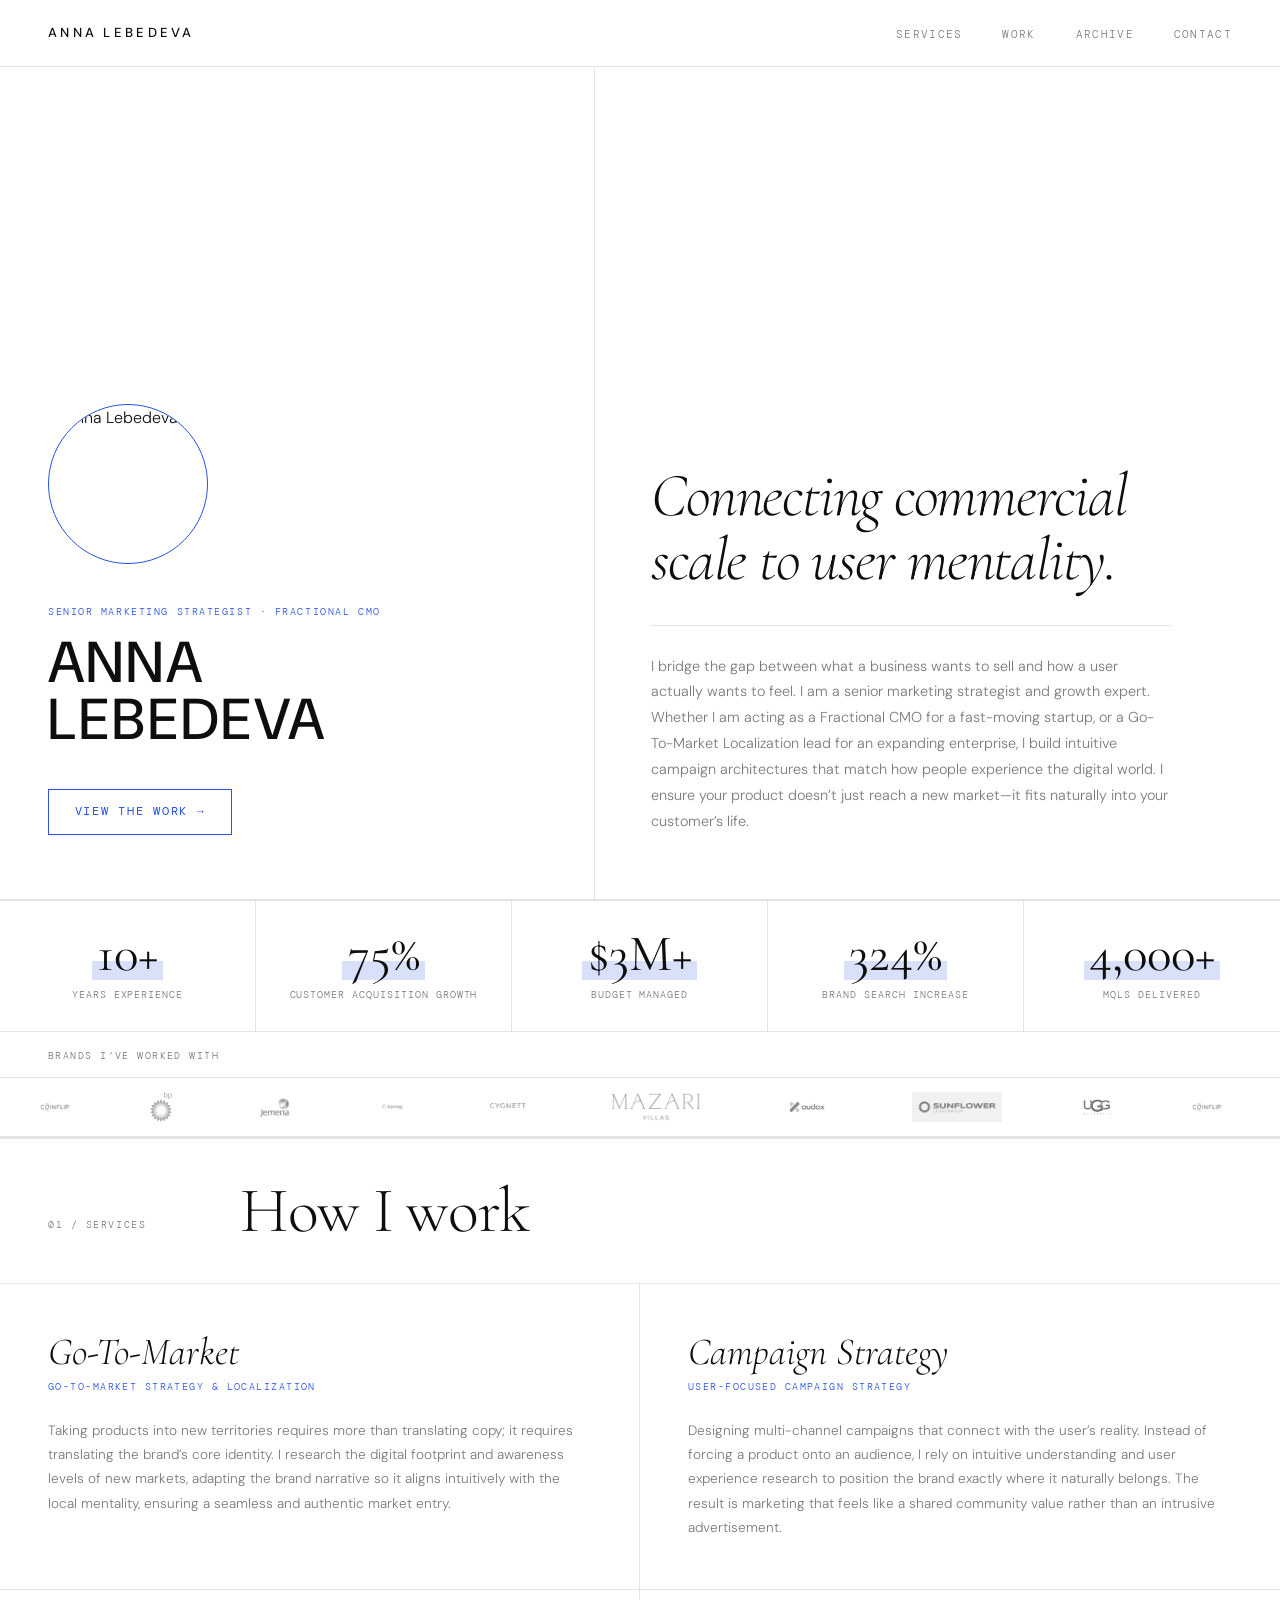
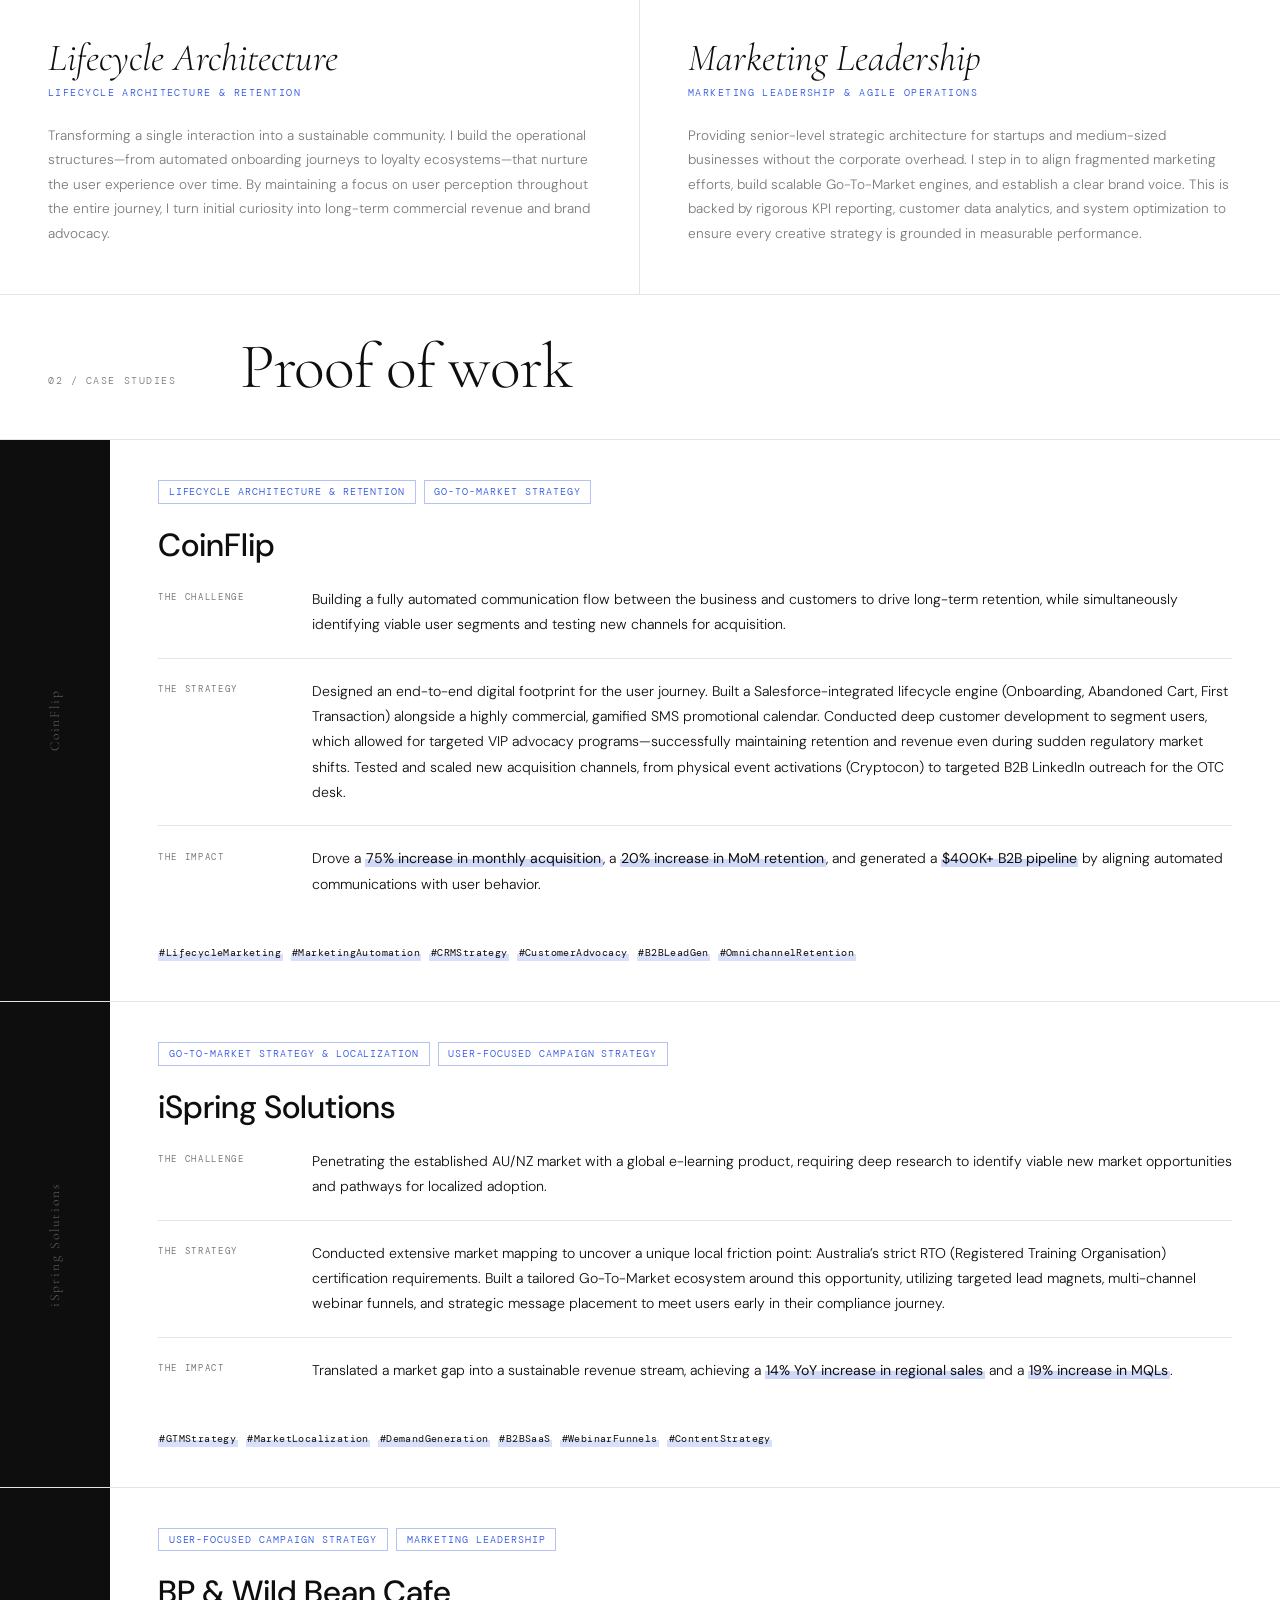
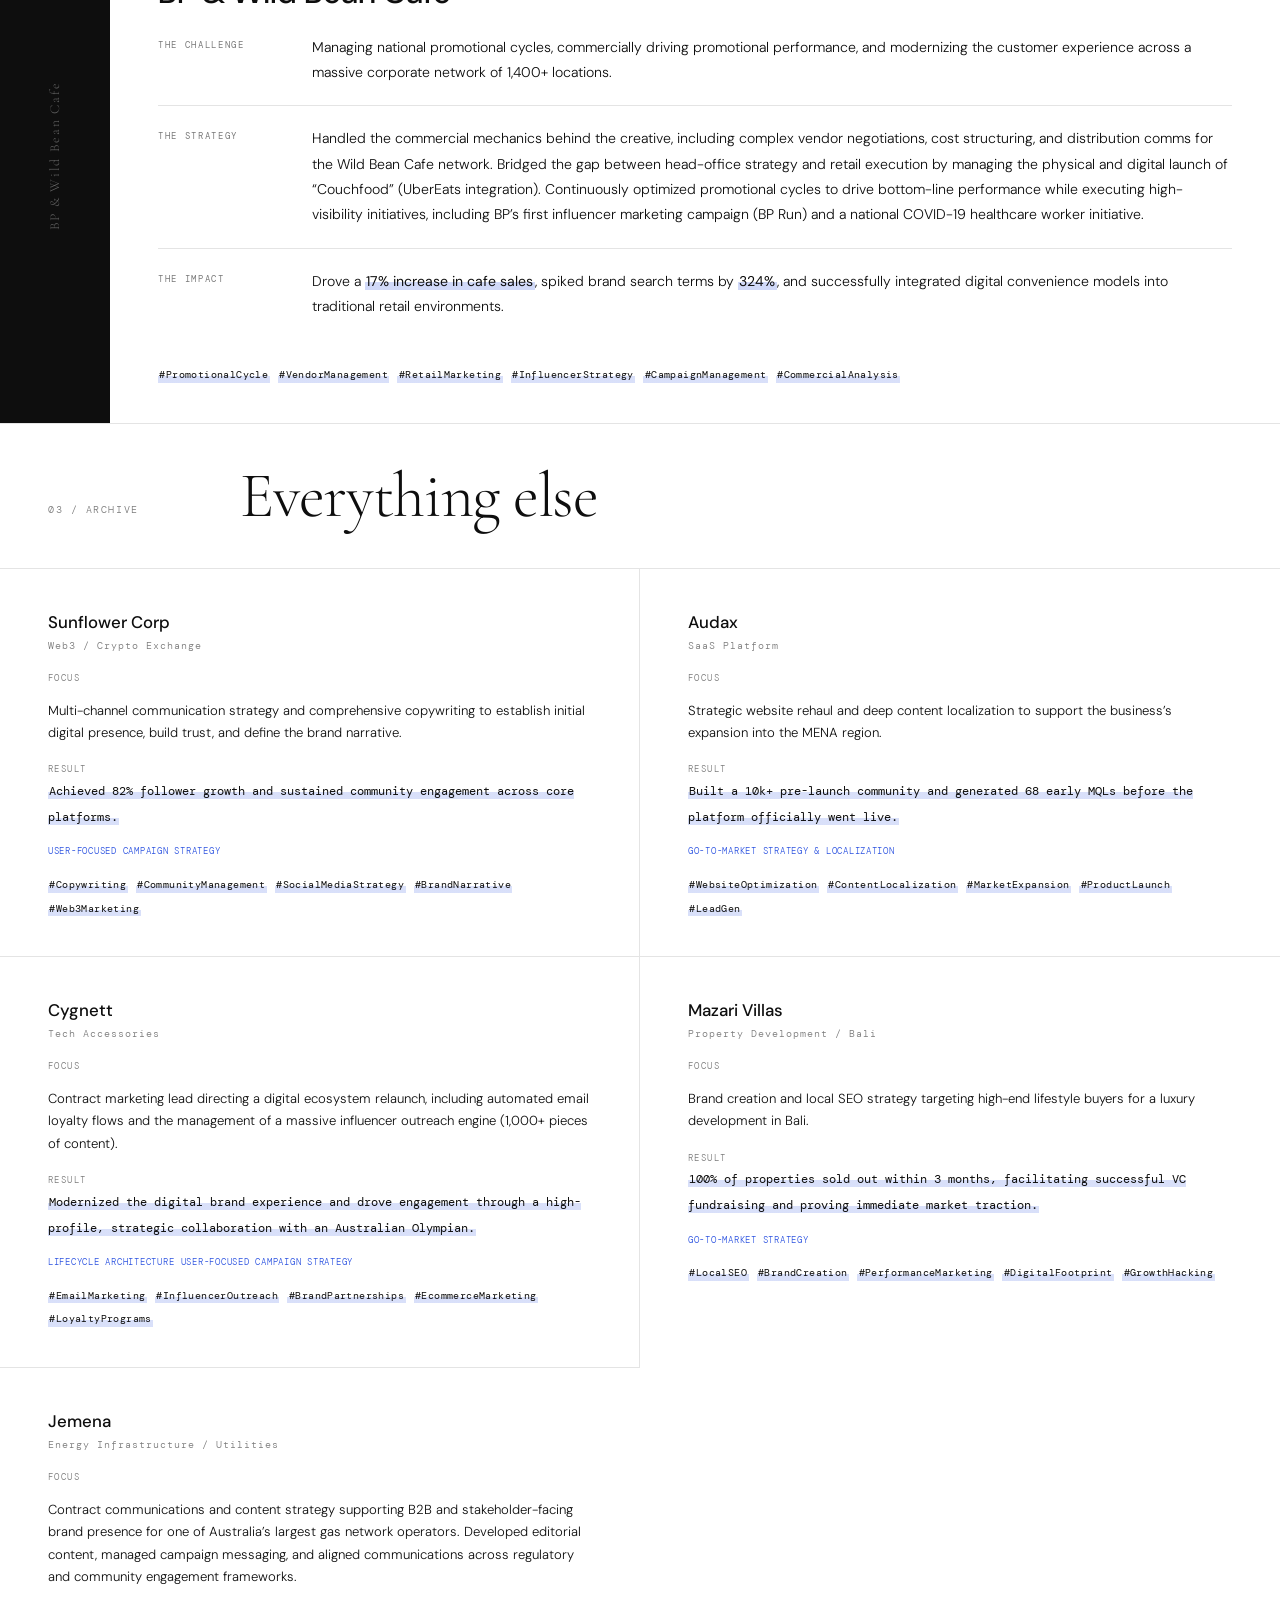
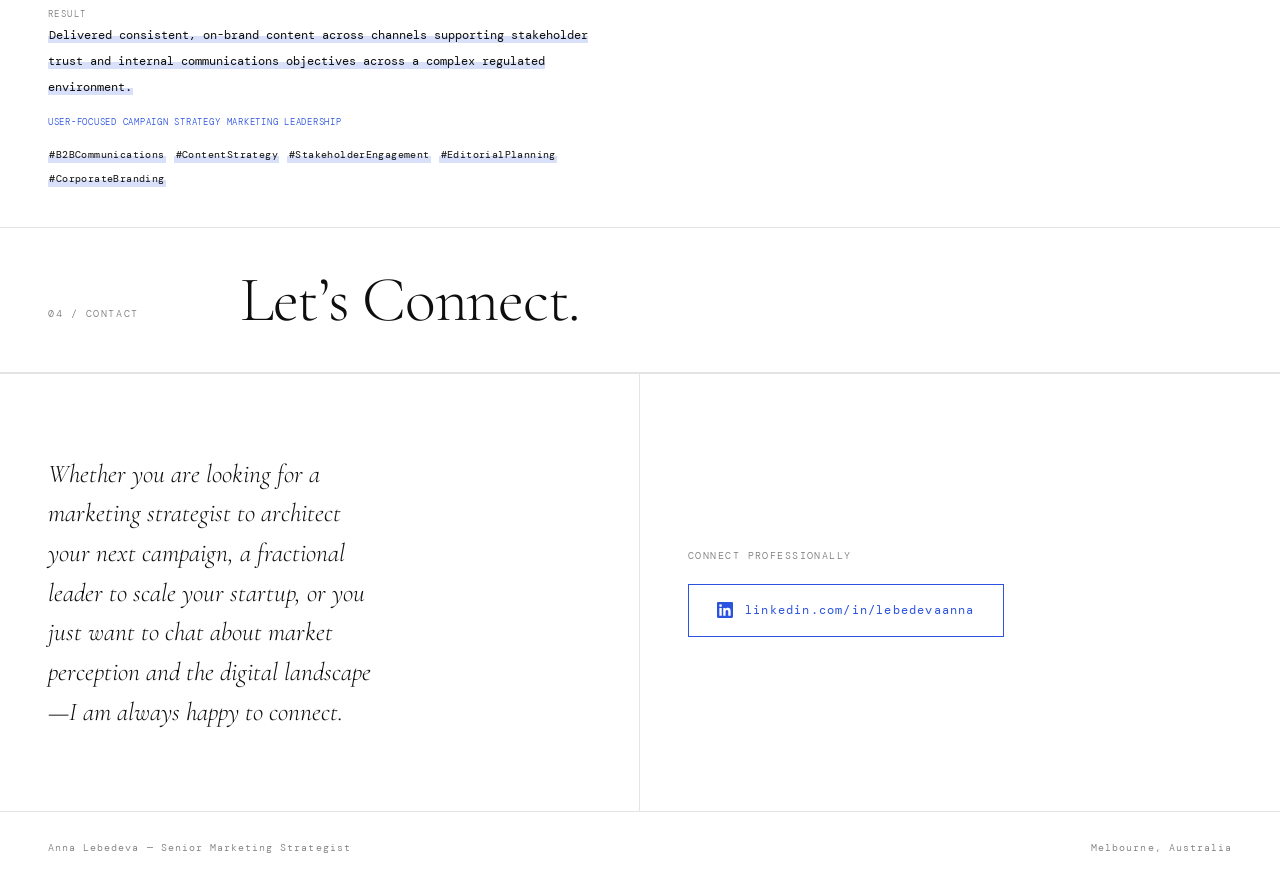
==== commit 322b6a4f: "Add new logos and images; update index.html to display company logos - Added new logo files: BP_Heli" ====
--- a/index.html
+++ b/index.html
@@ -1,4 +1,4 @@
-<!-- Images folder: place all images in /images/ relative to index.html -->
+﻿<!-- Images folder: place all images in /images/ relative to index.html -->
 <!DOCTYPE html>
 <html lang="en">
 <head>
@@ -249,14 +249,17 @@
       padding: 0 2.5rem;
     }
     .companies-track:hover { animation-play-state: paused; }
-    .company-name {
-      font-family: var(--sans);
-      font-weight: 500;
-      font-size: 0.85rem;
-      letter-spacing: 0.1em;
-      text-transform: uppercase;
-      color: var(--black);
-    }
+    .company-logo {
+      height: 30px;
+      width: auto;
+      object-fit: contain;
+      display: block;
+      filter: grayscale(1) opacity(0.55);
+      mix-blend-mode: multiply;
+      transition: filter 0.3s;
+      flex-shrink: 0;
+    }
+    .company-logo:hover { filter: grayscale(0) opacity(1); }
     @keyframes marquee {
       from { transform: translateX(0); }
       to { transform: translateX(-50%); }
@@ -460,6 +463,7 @@
     }
     .archive-card:nth-child(2n) { border-right: none; }
     .archive-card:nth-last-child(-n+2) { border-bottom: none; }
+    .archive-card:last-child:nth-child(odd) { border-right: none; }
     .archive-card:hover { background: rgba(var(--accent-rgb), 0.02); }
     .archive-company {
       font-family: var(--sans);
@@ -734,24 +738,24 @@
   <p class="companies-label">Brands I&rsquo;ve worked with</p>
   <div class="companies-track-wrap">
     <div class="companies-track">
-      <span class="company-name">CoinFlip</span>
-      <span class="company-name">BP</span>
-      <span class="company-name">Jemena</span>
-      <span class="company-name">iSpring</span>
-      <span class="company-name">Cygnett</span>
-      <span class="company-name">Mazari Villas</span>
-      <span class="company-name">Audax</span>
-      <span class="company-name">Sunflower Corp</span>
-      <span class="company-name">UGG</span>
-      <span class="company-name">CoinFlip</span>
-      <span class="company-name">BP</span>
-      <span class="company-name">Jemena</span>
-      <span class="company-name">iSpring</span>
-      <span class="company-name">Cygnett</span>
-      <span class="company-name">Mazari Villas</span>
-      <span class="company-name">Audax</span>
-      <span class="company-name">Sunflower Corp</span>
-      <span class="company-name">UGG</span>
+      <img class="company-logo" src="images/coinflip.jpg" alt="CoinFlip">
+      <img class="company-logo" src="images/BP_Helios_logo.svg" alt="BP">
+      <img class="company-logo" src="images/Jemena_Logo_RGB-768x518.png" alt="Jemena">
+      <img class="company-logo" src="images/ispring-logo-510-510.png" alt="iSpring">
+      <img class="company-logo" src="images/cygnett.jpg" alt="Cygnett">
+      <img class="company-logo" src="images/mazari.png" alt="Mazari Villas">
+      <img class="company-logo" src="images/audax.png" alt="Audax">
+      <img class="company-logo" src="images/sunflower-corp.jpg" alt="Sunflower Corp">
+      <img class="company-logo" src="images/UGG.jpg" alt="UGG Australia">
+      <img class="company-logo" src="images/coinflip.jpg" alt="CoinFlip">
+      <img class="company-logo" src="images/BP_Helios_logo.svg" alt="BP">
+      <img class="company-logo" src="images/Jemena_Logo_RGB-768x518.png" alt="Jemena">
+      <img class="company-logo" src="images/ispring-logo-510-510.png" alt="iSpring">
+      <img class="company-logo" src="images/cygnett.jpg" alt="Cygnett">
+      <img class="company-logo" src="images/mazari.png" alt="Mazari Villas">
+      <img class="company-logo" src="images/audax.png" alt="Audax">
+      <img class="company-logo" src="images/sunflower-corp.jpg" alt="Sunflower Corp">
+      <img class="company-logo" src="images/UGG.jpg" alt="UGG Australia">
     </div>
   </div>
 </div>
@@ -812,7 +816,7 @@
         <span class="case-tag">Lifecycle Architecture &amp; Retention</span>
         <span class="case-tag">Go-To-Market Strategy</span>
       </div>
-      <h3 class="case-company">CoinFlip <span class="case-company-sub">AU &amp; NZ</span></h3>
+      <h3 class="case-company">CoinFlip</h3>
       <div class="case-sections">
         <div class="case-section">
           <span class="case-label">The Challenge</span>
@@ -1015,6 +1019,30 @@
       </div>
     </div>
 
+    <div class="archive-card fade-in" style="transition-delay: 0.2s">
+      <div>
+        <p class="archive-company">Jemena</p>
+        <p class="archive-industry">Energy Infrastructure / Utilities</p>
+      </div>
+      <p class="archive-section-label">Focus</p>
+      <p class="archive-focus">Contract communications and content strategy supporting B2B and stakeholder-facing brand presence for one of Australia&rsquo;s largest gas network operators. Developed editorial content, managed campaign messaging, and aligned communications across regulatory and community engagement frameworks.</p>
+      <div>
+        <p class="archive-section-label">Result</p>
+        <span class="archive-result">Delivered consistent, on-brand content across channels supporting stakeholder trust and internal communications objectives across a complex regulated environment.</span>
+      </div>
+      <div class="archive-tags">
+        <span class="archive-tag">User-Focused Campaign Strategy</span>
+        <span class="archive-tag">Marketing Leadership</span>
+      </div>
+      <div class="case-skills">
+        <span class="skill-tag">#B2BCommunications</span>
+        <span class="skill-tag">#ContentStrategy</span>
+        <span class="skill-tag">#StakeholderEngagement</span>
+        <span class="skill-tag">#EditorialPlanning</span>
+        <span class="skill-tag">#CorporateBranding</span>
+      </div>
+    </div>
+
   </div>
 </section>
 
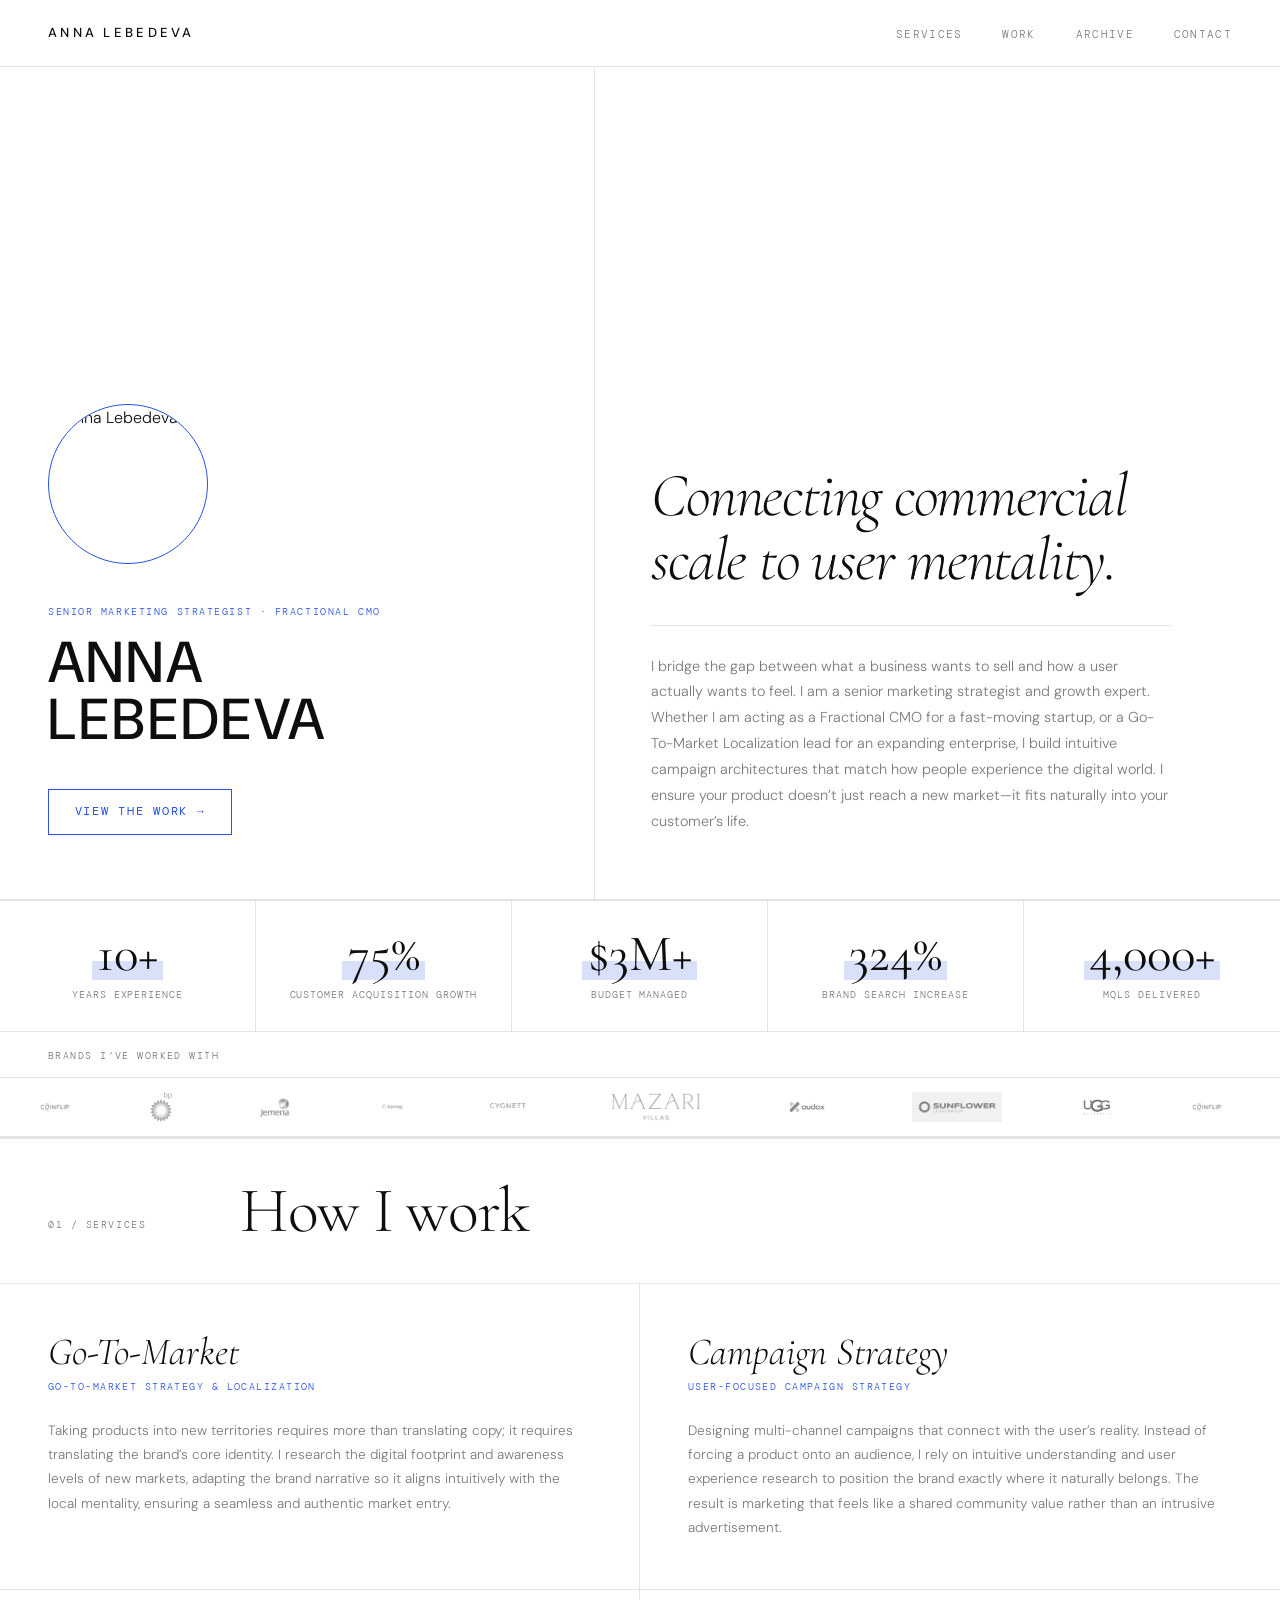
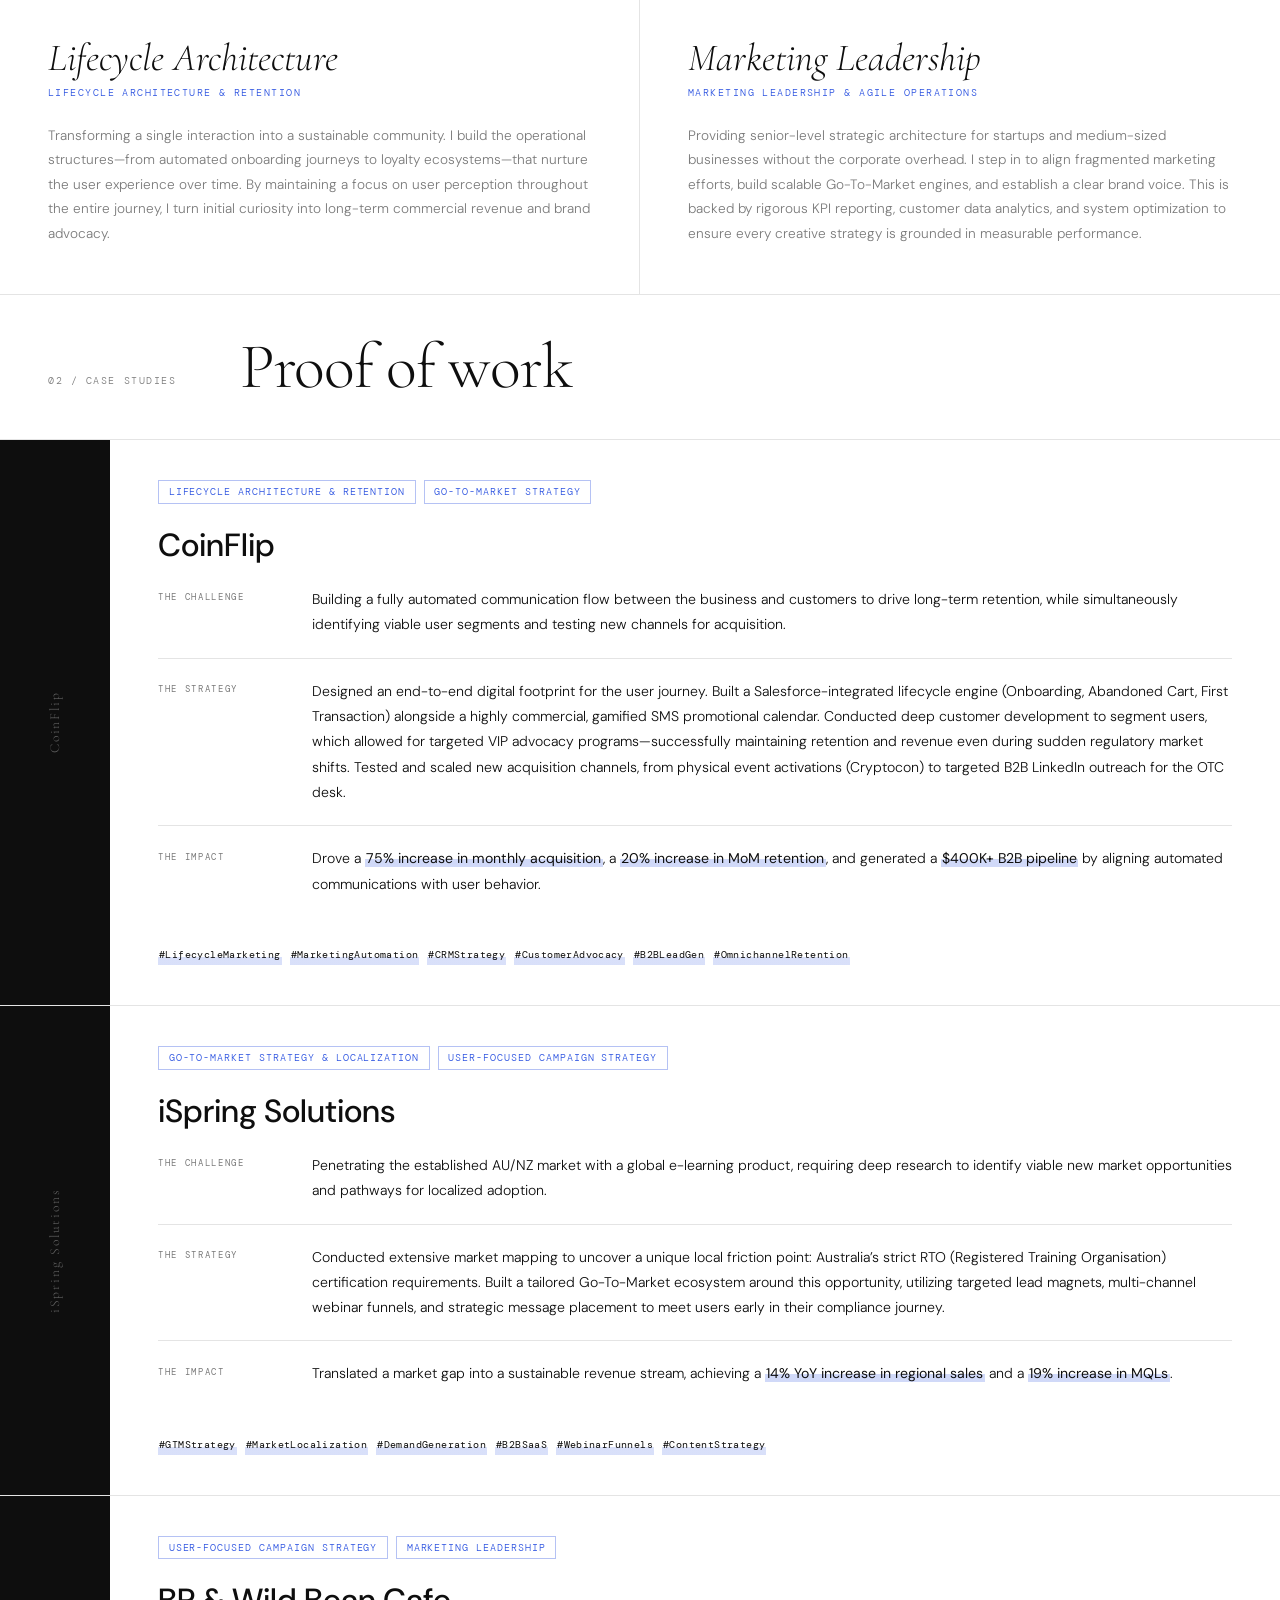
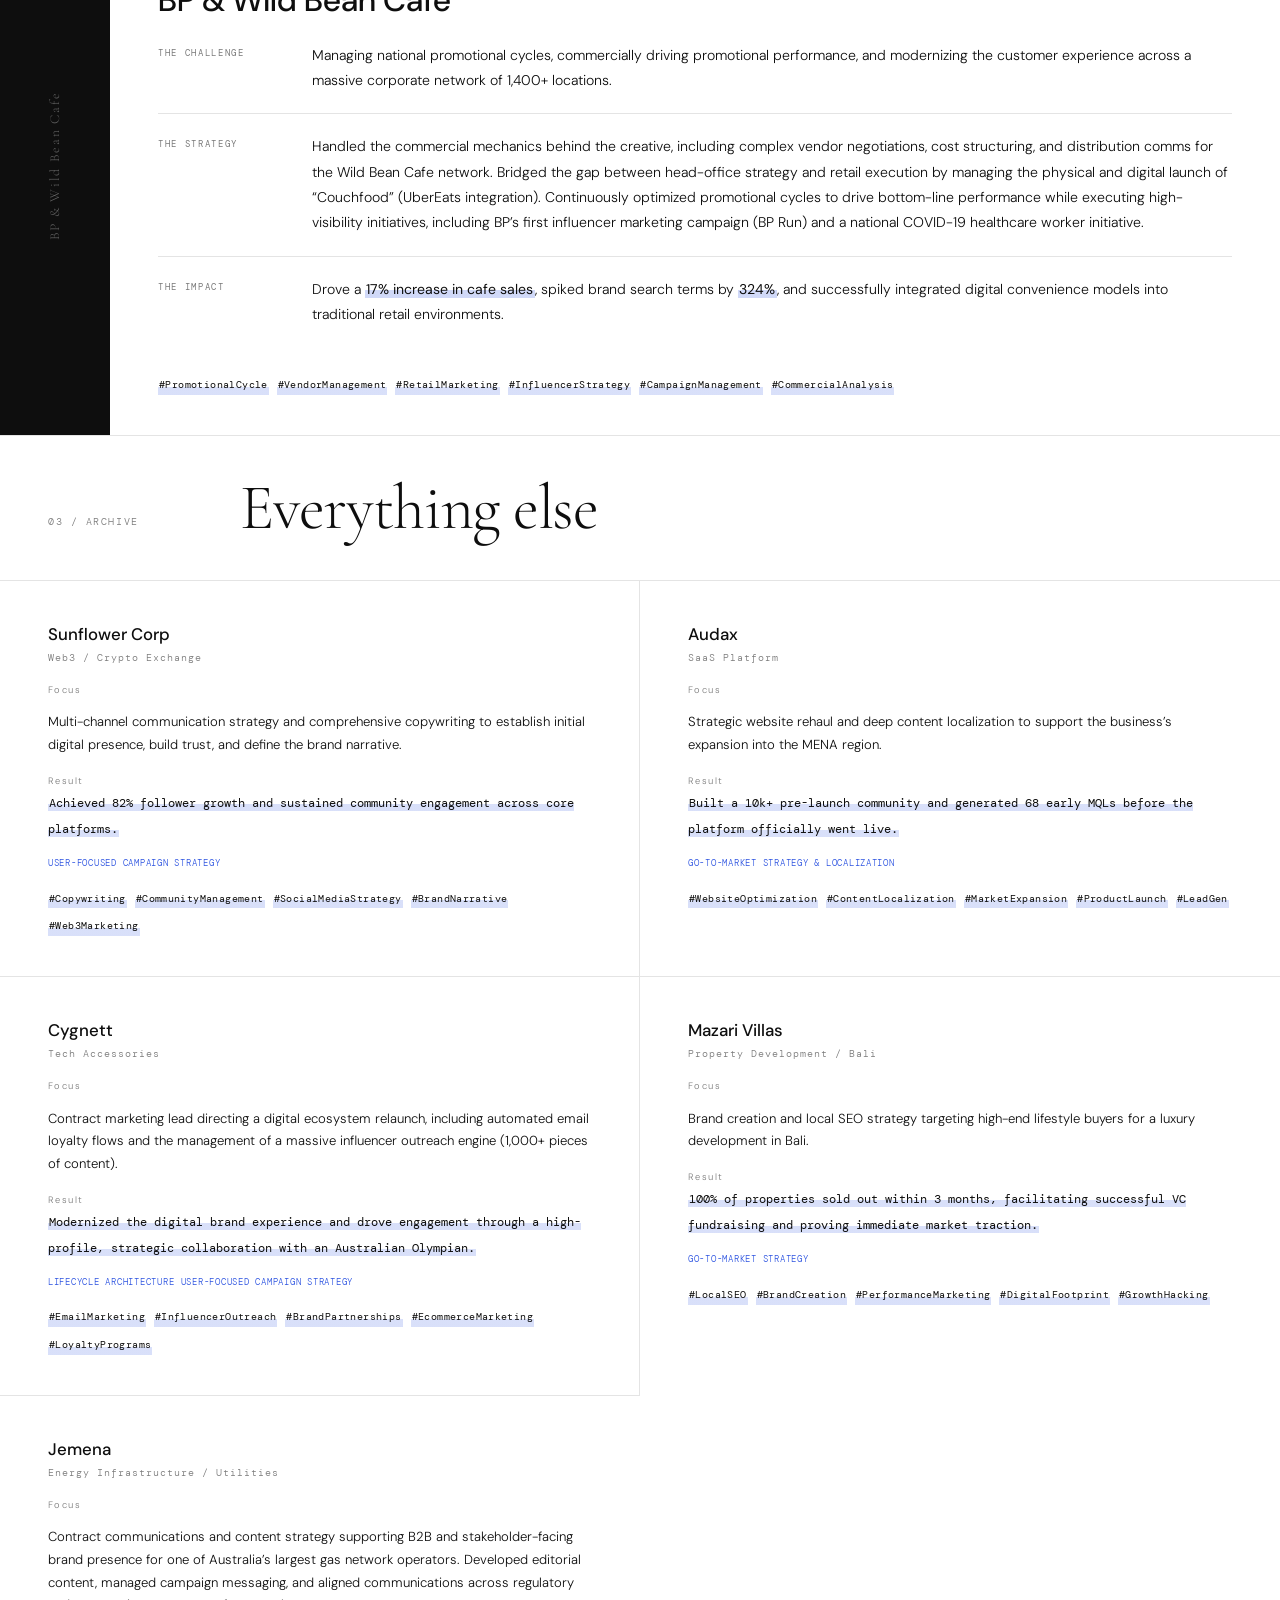
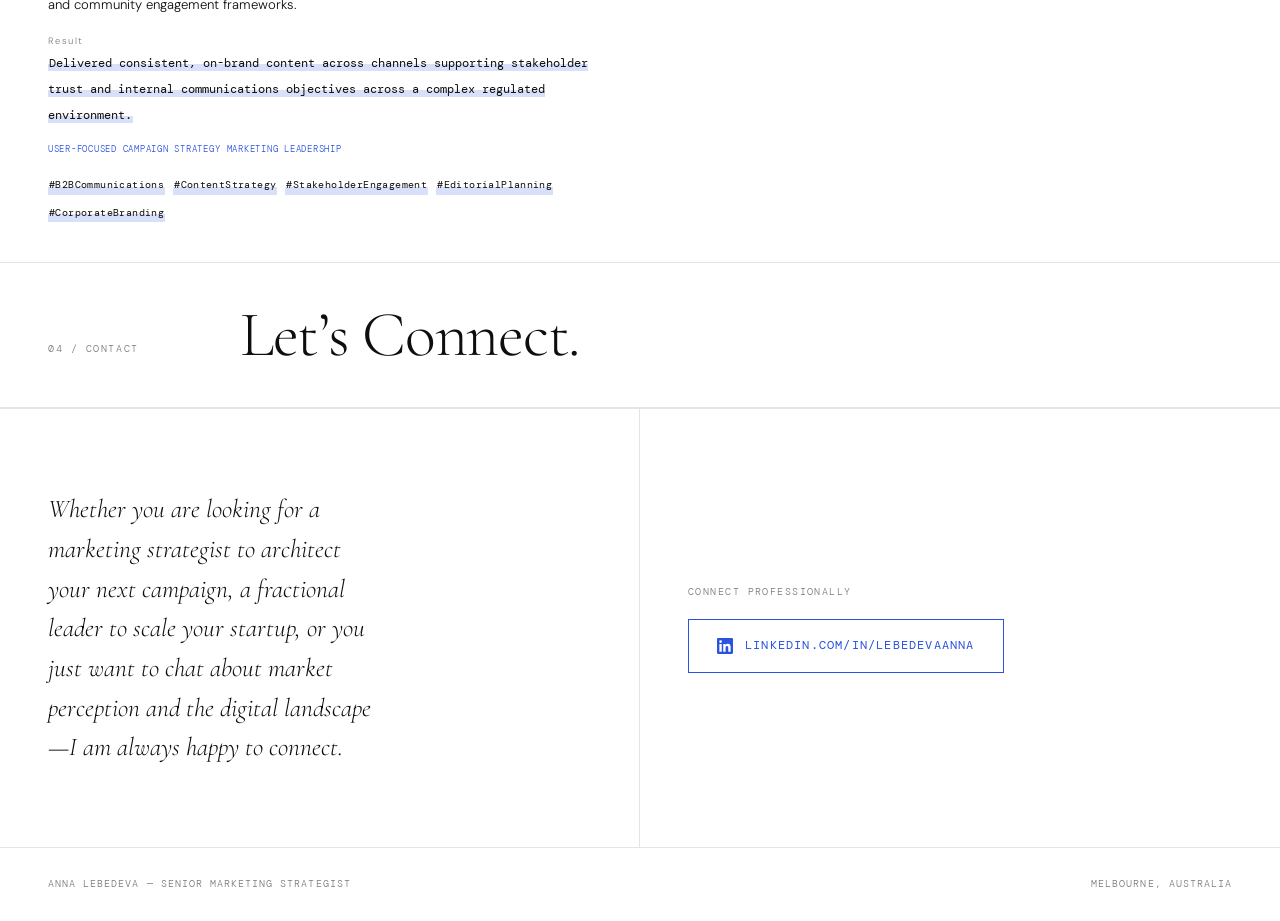
==== commit d34abaa4: "refactor: extract inline styles into SOLID CSS module architecture" ====
--- a/index.html
+++ b/index.html
@@ -1,4 +1,3 @@
-﻿<!-- Images folder: place all images in /images/ relative to index.html -->
 <!DOCTYPE html>
 <html lang="en">
 <head>
@@ -8,1089 +7,35 @@
   <link rel="preconnect" href="https://fonts.googleapis.com">
   <link rel="preconnect" href="https://fonts.gstatic.com" crossorigin>
   <link href="https://fonts.googleapis.com/css2?family=Cormorant+Garamond:ital,wght@0,300;0,400;1,300;1,400&family=DM+Mono:wght@300;400&family=DM+Sans:wght@300;400;500&display=swap" rel="stylesheet">
-  <style>
-    *, *::before, *::after { box-sizing: border-box; margin: 0; padding: 0; }
-
-    :root {
-      --bg: #FFFFFF;
-      --bg-alt: #F8F8F7;
-      --black: #0E0E0E;
-      --mid: #7A7A7A;
-      --accent: #2B52E0;
-      --accent-rgb: 43, 82, 224;
-      --border: #E4E4E4;
-      --dark-card: #0E0E0E;
-      --serif: 'Cormorant Garamond', Georgia, serif;
-      --mono: 'DM Mono', monospace;
-      --sans: 'DM Sans', sans-serif;
-    }
-
-    html { scroll-behavior: smooth; }
-
-    body {
-      background: var(--bg);
-      color: var(--black);
-      font-family: var(--sans);
-      font-weight: 300;
-      line-height: 1.6;
-      overflow-x: hidden;
-    }
-
-    /* ================================================================
-       NAVIGATION
-    ================================================================ */
-    .nav {
-      position: fixed;
-      top: 0; left: 0; right: 0;
-      z-index: 1000;
-      display: flex;
-      justify-content: space-between;
-      align-items: center;
-      padding: 1.25rem 3rem;
-      background: rgba(255, 255, 255, 0.94);
-      backdrop-filter: blur(10px);
-      -webkit-backdrop-filter: blur(10px);
-      border-bottom: 0.5px solid var(--border);
-    }
-    .nav-brand {
-      font-family: var(--sans);
-      font-size: 0.82rem;
-      font-weight: 500;
-      letter-spacing: 0.25em;
-      text-transform: uppercase;
-      color: var(--black);
-      text-decoration: none;
-    }
-    .nav-links {
-      display: flex;
-      gap: 2.5rem;
-      list-style: none;
-    }
-    .nav-links a {
-      font-family: var(--mono);
-      font-size: 0.68rem;
-      letter-spacing: 0.12em;
-      text-transform: uppercase;
-      color: var(--mid);
-      text-decoration: none;
-      transition: color 0.2s;
-    }
-    .nav-links a:hover { color: var(--black); }
-
-    /* ================================================================
-       BUTTON
-    ================================================================ */
-    .btn-primary {
-      display: inline-flex;
-      align-items: center;
-      gap: 0.5rem;
-      font-family: var(--mono);
-      font-size: 0.72rem;
-      font-weight: 400;
-      letter-spacing: 0.15em;
-      text-transform: uppercase;
-      color: var(--accent);
-      border: 1px solid var(--accent);
-      background: transparent;
-      padding: 0.8rem 1.6rem;
-      text-decoration: none;
-      cursor: pointer;
-      transition: background 0.25s, color 0.25s;
-      margin-top: 2.5rem;
-      align-self: flex-start;
-    }
-    .btn-primary:hover {
-      background: var(--accent);
-      color: #fff;
-    }
-
-    /* ================================================================
-       HERO
-    ================================================================ */
-    .hero {
-      display: grid;
-      grid-template-columns: 1fr 1.15fr;
-      min-height: 100vh;
-      padding-top: 64px;
-      border-bottom: 0.5px solid var(--border);
-    }
-    .hero-left {
-      display: flex;
-      flex-direction: column;
-      justify-content: flex-end;
-      padding: 4rem 3rem;
-      border-right: 0.5px solid var(--border);
-    }
-    .hero-photo {
-      width: 160px;
-      height: 160px;
-      border-radius: 50%;
-      overflow: hidden;
-      border: 1px solid var(--accent);
-      margin-bottom: 2.5rem;
-      flex-shrink: 0;
-    }
-    .hero-photo img {
-      width: 100%;
-      height: 100%;
-      object-fit: cover;
-      display: block;
-    }
-    .hero-role-label {
-      font-family: var(--mono);
-      font-size: 0.65rem;
-      font-weight: 300;
-      letter-spacing: 0.15em;
-      text-transform: uppercase;
-      color: var(--accent);
-      margin-bottom: 0.85rem;
-    }
-    .hero-name {
-      font-family: var(--sans);
-      font-size: clamp(2.4rem, 4.5vw, 4rem);
-      font-weight: 500;
-      letter-spacing: 0.05em;
-      text-transform: uppercase;
-      line-height: 1.0;
-    }
-    .hero-right {
-      display: flex;
-      flex-direction: column;
-      justify-content: flex-end;
-      padding: 4rem 3.5rem;
-      gap: 0;
-    }
-    .hero-headline {
-      font-family: var(--serif);
-      font-style: italic;
-      font-weight: 300;
-      font-size: clamp(2.6rem, 4.8vw, 5.8rem);
-      line-height: 1.05;
-      letter-spacing: -0.02em;
-      margin-bottom: 2rem;
-    }
-    .hero-subtext {
-      font-family: var(--sans);
-      font-size: 0.9rem;
-      font-weight: 300;
-      color: var(--mid);
-      line-height: 1.8;
-      max-width: 52ch;
-      border-top: 0.5px solid var(--border);
-      padding-top: 1.75rem;
-    }
-
-    /* ================================================================
-       NUMBERS BAR
-    ================================================================ */
-    .numbers-bar {
-      border-top: 0.5px solid var(--border);
-      border-bottom: 0.5px solid var(--border);
-      display: grid;
-      grid-template-columns: repeat(5, 1fr);
-    }
-    .stat-item {
-      padding: 1.75rem 1.5rem;
-      text-align: center;
-      border-right: 0.5px solid var(--border);
-      display: flex;
-      flex-direction: column;
-      align-items: center;
-    }
-    .stat-item:last-child { border-right: none; }
-    .stat-number {
-      font-family: var(--serif);
-      font-size: 3.2rem;
-      font-weight: 400;
-      line-height: 1;
-      display: inline-block;
-      margin-bottom: 0.45rem;
-      background: linear-gradient(to top, rgba(var(--accent-rgb), 0.18) 38%, transparent 38%);
-      padding: 0 0.1em;
-    }
-    .stat-label {
-      font-family: var(--mono);
-      font-size: 0.6rem;
-      font-weight: 300;
-      letter-spacing: 0.1em;
-      text-transform: uppercase;
-      color: var(--mid);
-    }
-
-    /* ================================================================
-       COMPANIES STRIP
-    ================================================================ */
-    .companies-section {
-      padding: 1rem 0 0;
-      border-bottom: 0.5px solid var(--border);
-    }
-    .companies-label {
-      font-family: var(--mono);
-      font-size: 0.6rem;
-      letter-spacing: 0.15em;
-      text-transform: uppercase;
-      color: var(--mid);
-      padding: 0 3rem;
-      margin-bottom: 0.85rem;
-    }
-    .companies-track-wrap {
-      border-top: 0.5px solid var(--border);
-      border-bottom: 0.5px solid var(--border);
-      padding: 0.9rem 0;
-      overflow: hidden;
-    }
-    .companies-track {
-      display: flex;
-      gap: 5rem;
-      white-space: nowrap;
-      width: max-content;
-      animation: marquee 28s linear infinite;
-      align-items: center;
-      padding: 0 2.5rem;
-    }
-    .companies-track:hover { animation-play-state: paused; }
-    .company-logo {
-      height: 30px;
-      width: auto;
-      object-fit: contain;
-      display: block;
-      filter: grayscale(1) opacity(0.55);
-      mix-blend-mode: multiply;
-      transition: filter 0.3s;
-      flex-shrink: 0;
-    }
-    .company-logo:hover { filter: grayscale(0) opacity(1); }
-    @keyframes marquee {
-      from { transform: translateX(0); }
-      to { transform: translateX(-50%); }
-    }
-
-    /* ================================================================
-       SECTION SHARED
-    ================================================================ */
-    .section-header {
-      display: grid;
-      grid-template-columns: 160px 1fr;
-      padding: 2.5rem 3rem;
-      border-bottom: 0.5px solid var(--border);
-      align-items: end;
-      gap: 2rem;
-    }
-    .section-number {
-      font-family: var(--mono);
-      font-size: 0.65rem;
-      letter-spacing: 0.15em;
-      color: var(--mid);
-      text-transform: uppercase;
-      padding-bottom: 0.6rem;
-    }
-    .section-title {
-      font-family: var(--serif);
-      font-size: clamp(3rem, 5vw, 5.5rem);
-      font-weight: 300;
-      line-height: 1;
-      letter-spacing: -0.02em;
-    }
-
-    /* ================================================================
-       SERVICES — 2x2 PILLAR GRID
-    ================================================================ */
-    #services { border-top: 0.5px solid var(--border); }
-    .pillar-grid {
-      display: grid;
-      grid-template-columns: 1fr 1fr;
-    }
-    .pillar-card {
-      padding: 3rem;
-      border-right: 0.5px solid var(--border);
-      border-bottom: 0.5px solid var(--border);
-      display: flex;
-      flex-direction: column;
-      gap: 0;
-    }
-    .pillar-card:nth-child(2n) { border-right: none; }
-    .pillar-card:nth-last-child(-n+2) { border-bottom: none; }
-    .pillar-display {
-      font-family: var(--serif);
-      font-style: italic;
-      font-weight: 300;
-      font-size: clamp(1.9rem, 3vw, 2.8rem);
-      line-height: 1.05;
-      margin-bottom: 0.4rem;
-    }
-    .pillar-full-name {
-      font-family: var(--mono);
-      font-size: 0.6rem;
-      letter-spacing: 0.15em;
-      text-transform: uppercase;
-      color: var(--accent);
-      margin-bottom: 1.5rem;
-    }
-    .pillar-desc {
-      font-family: var(--sans);
-      font-size: 0.85rem;
-      font-weight: 300;
-      color: var(--mid);
-      line-height: 1.8;
-    }
-
-    /* ================================================================
-       CASE STUDY CARDS
-    ================================================================ */
-    #work { border-top: 0.5px solid var(--border); }
-    .case-card {
-      display: grid;
-      grid-template-columns: 110px 1fr;
-      border-bottom: 0.5px solid var(--border);
-    }
-    .case-card:last-child { border-bottom: none; }
-    .case-strip {
-      background: var(--dark-card);
-      display: flex;
-      align-items: center;
-      justify-content: center;
-      padding: 2.5rem 0;
-    }
-    .case-strip-text {
-      font-family: var(--serif);
-      font-size: 0.85rem;
-      font-weight: 300;
-      color: rgba(255,255,255,0.35);
-      writing-mode: vertical-rl;
-      transform: rotate(180deg);
-      letter-spacing: 0.14em;
-    }
-    .case-body {
-      padding: 2.5rem 3rem;
-      display: flex;
-      flex-direction: column;
-      gap: 1.5rem;
-    }
-    .case-tags {
-      display: flex;
-      flex-wrap: wrap;
-      gap: 0.5rem;
-    }
-    .case-tag {
-      font-family: var(--mono);
-      font-size: 0.6rem;
-      letter-spacing: 0.1em;
-      text-transform: uppercase;
-      color: var(--accent);
-      border: 0.5px solid rgba(var(--accent-rgb), 0.35);
-      padding: 0.2rem 0.6rem;
-    }
-    .case-company {
-      font-family: var(--sans);
-      font-size: clamp(1.5rem, 2.5vw, 2.2rem);
-      font-weight: 500;
-      line-height: 1.1;
-    }
-    .case-company-sub {
-      font-weight: 300;
-      font-size: 0.7em;
-      color: var(--mid);
-    }
-    .case-sections {
-      display: flex;
-      flex-direction: column;
-      gap: 0;
-    }
-    .case-section {
-      display: grid;
-      grid-template-columns: 130px 1fr;
-      gap: 1.5rem;
-      padding: 1.25rem 0;
-      border-top: 0.5px solid var(--border);
-    }
-    .case-section:first-child {
-      border-top: none;
-      padding-top: 0;
-    }
-    .case-label {
-      font-family: var(--mono);
-      font-size: 0.58rem;
-      font-weight: 400;
-      letter-spacing: 0.18em;
-      text-transform: uppercase;
-      color: var(--mid);
-      padding-top: 0.2rem;
-    }
-    .case-text {
-      font-family: var(--sans);
-      font-size: 0.88rem;
-      font-weight: 300;
-      color: var(--black);
-      line-height: 1.8;
-    }
-    .highlight {
-      background: linear-gradient(to top, rgba(var(--accent-rgb), 0.22) 46%, transparent 46%);
-      padding: 0 0.1em;
-      font-weight: 400;
-    }
-    .case-skills {
-      display: flex;
-      flex-wrap: wrap;
-      gap: 0.5rem;
-      padding-top: 0.25rem;
-    }
-    .skill-tag {
-      font-family: var(--mono);
-      font-size: 0.62rem;
-      font-weight: 400;
-      letter-spacing: 0.04em;
-      color: var(--black);
-      background: linear-gradient(to top, rgba(var(--accent-rgb), 0.18) 42%, transparent 42%);
-      padding: 0 0.15em;
-    }
-
-    /* ================================================================
-       ARCHIVE GRID — 2x2
-    ================================================================ */
-    #archive { border-top: 0.5px solid var(--border); }
-    .archive-grid {
-      display: grid;
-      grid-template-columns: 1fr 1fr;
-    }
-    .archive-card {
-      padding: 2.5rem 3rem;
-      border-right: 0.5px solid var(--border);
-      border-bottom: 0.5px solid var(--border);
-      display: flex;
-      flex-direction: column;
-      gap: 0.85rem;
-      transition: background 0.2s;
-    }
-    .archive-card:nth-child(2n) { border-right: none; }
-    .archive-card:nth-last-child(-n+2) { border-bottom: none; }
-    .archive-card:last-child:nth-child(odd) { border-right: none; }
-    .archive-card:hover { background: rgba(var(--accent-rgb), 0.02); }
-    .archive-company {
-      font-family: var(--sans);
-      font-size: 1.05rem;
-      font-weight: 500;
-    }
-    .archive-industry {
-      font-family: var(--mono);
-      font-size: 0.62rem;
-      letter-spacing: 0.1em;
-      color: var(--mid);
-      margin-top: 0.1rem;
-    }
-    .archive-section-label {
-      font-family: var(--mono);
-      font-size: 0.58rem;
-      letter-spacing: 0.15em;
-      text-transform: uppercase;
-      color: var(--mid);
-      margin-top: 0.25rem;
-    }
-    .archive-focus {
-      font-family: var(--sans);
-      font-size: 0.82rem;
-      font-weight: 300;
-      color: var(--black);
-      line-height: 1.72;
-    }
-    .archive-result {
-      font-family: var(--mono);
-      font-size: 0.75rem;
-      font-weight: 400;
-      color: var(--black);
-      background: linear-gradient(to top, rgba(var(--accent-rgb), 0.18) 42%, transparent 42%);
-      display: inline;
-      padding: 0 0.1em;
-      line-height: 2;
-    }
-    .archive-tags {
-      display: flex;
-      flex-wrap: wrap;
-      gap: 0.4rem;
-      margin-top: 0.1rem;
-    }
-    .archive-tag {
-      font-family: var(--mono);
-      font-size: 0.58rem;
-      letter-spacing: 0.08em;
-      text-transform: uppercase;
-      color: var(--accent);
-    }
-
-    /* ================================================================
-       CONTACT
-    ================================================================ */
-    #contact { border-top: 0.5px solid var(--border); }
-    .contact-body {
-      display: grid;
-      grid-template-columns: 1fr 1fr;
-      border-top: 0.5px solid var(--border);
-    }
-    .contact-left {
-      padding: 5rem 3rem;
-      border-right: 0.5px solid var(--border);
-      display: flex;
-      align-items: center;
-    }
-    .contact-tagline {
-      font-family: var(--serif);
-      font-style: italic;
-      font-size: clamp(1.3rem, 2vw, 1.8rem);
-      font-weight: 300;
-      line-height: 1.55;
-      max-width: 30ch;
-    }
-    .contact-right {
-      padding: 5rem 3rem;
-      display: flex;
-      flex-direction: column;
-      justify-content: center;
-      gap: 1.25rem;
-    }
-    .contact-cta-label {
-      font-family: var(--mono);
-      font-size: 0.6rem;
-      letter-spacing: 0.15em;
-      text-transform: uppercase;
-      color: var(--mid);
-    }
-    .btn-linkedin {
-      display: inline-flex;
-      align-items: center;
-      gap: 0.75rem;
-      font-family: var(--mono);
-      font-size: 0.75rem;
-      font-weight: 400;
-      letter-spacing: 0.1em;
-      color: var(--accent);
-      border: 1px solid var(--accent);
-      background: transparent;
-      padding: 1rem 1.75rem;
-      text-decoration: none;
-      cursor: pointer;
-      transition: background 0.25s, color 0.25s;
-      align-self: flex-start;
-    }
-    .btn-linkedin:hover {
-      background: var(--accent);
-      color: #fff;
-    }
-
-    /* ================================================================
-       FOOTER
-    ================================================================ */
-    footer {
-      border-top: 0.5px solid var(--border);
-      padding: 1.75rem 3rem;
-      display: flex;
-      justify-content: space-between;
-      align-items: center;
-    }
-    .footer-text {
-      font-family: var(--mono);
-      font-size: 0.65rem;
-      letter-spacing: 0.1em;
-      color: var(--mid);
-    }
-
-    /* ================================================================
-       FADE-IN
-    ================================================================ */
-    .fade-in {
-      opacity: 0;
-      transform: translateY(16px);
-      transition: opacity 0.65s ease, transform 0.65s ease;
-    }
-    .fade-in.visible {
-      opacity: 1;
-      transform: none;
-    }
-
-    /* ================================================================
-       MOBILE RESPONSIVE
-    ================================================================ */
-    @media (max-width: 768px) {
-      .nav { padding: 1rem 1.5rem; }
-      .nav-links { display: none; }
-
-      .hero { grid-template-columns: 1fr; }
-      .hero-left {
-        border-right: none;
-        border-bottom: 0.5px solid var(--border);
-        padding: 3rem 1.5rem;
-      }
-      .hero-right { padding: 3rem 1.5rem; }
-
-      .numbers-bar { grid-template-columns: 1fr 1fr; }
-      .stat-item { border-bottom: 0.5px solid var(--border); }
-      .stat-item:nth-child(2n) { border-right: none; }
-      .stat-item:nth-child(5) { grid-column: span 2; }
-      .stat-item:last-child { border-bottom: none; }
-
-      .section-header {
-        grid-template-columns: 1fr;
-        padding: 2rem 1.5rem;
-        gap: 0.4rem;
-      }
-
-      .pillar-grid { grid-template-columns: 1fr; }
-      .pillar-card {
-        border-right: none;
-        border-bottom: 0.5px solid var(--border);
-        padding: 2rem 1.5rem;
-      }
-      .pillar-card:last-child { border-bottom: none; }
-
-      .case-card { grid-template-columns: 60px 1fr; }
-      .case-body { padding: 1.5rem; }
-      .case-section {
-        grid-template-columns: 1fr;
-        gap: 0.4rem;
-      }
-
-      .archive-grid { grid-template-columns: 1fr; }
-      .archive-card {
-        border-right: none;
-        border-bottom: 0.5px solid var(--border);
-        padding: 2rem 1.5rem;
-      }
-      .archive-card:last-child { border-bottom: none; }
-
-      .contact-body { grid-template-columns: 1fr; }
-      .contact-left {
-        border-right: none;
-        border-bottom: 0.5px solid var(--border);
-        padding: 2.5rem 1.5rem;
-      }
-      .contact-right { padding: 2.5rem 1.5rem; }
-
-      footer {
-        padding: 1.5rem;
-        flex-direction: column;
-        gap: 0.5rem;
-        align-items: flex-start;
-      }
-    }
-  </style>
+  <!-- CSS load order is governed by .github/copilot-instructions.md � do not reorder -->
+  <link rel="stylesheet" href="css/tokens.css">
+  <link rel="stylesheet" href="css/base.css">
+  <link rel="stylesheet" href="css/globals.css">
+  <link rel="stylesheet" href="css/nav.css">
+  <link rel="stylesheet" href="css/button.css">
+  <link rel="stylesheet" href="css/hero.css">
+  <link rel="stylesheet" href="css/numbers.css">
+  <link rel="stylesheet" href="css/companies.css">
+  <link rel="stylesheet" href="css/section-header.css">
+  <link rel="stylesheet" href="css/services.css">
+  <link rel="stylesheet" href="css/work.css">
+  <link rel="stylesheet" href="css/archive.css">
+  <link rel="stylesheet" href="css/contact.css">
+  <link rel="stylesheet" href="css/footer.css">
+  <link rel="stylesheet" href="css/animations.css">
+  <link rel="stylesheet" href="css/responsive.css">
 </head>
 <body>
-
-<!-- ================================================================
-     NAVIGATION
-================================================================ -->
-<nav class="nav">
-  <a href="#" class="nav-brand">Anna Lebedeva</a>
-  <ul class="nav-links">
-    <li><a href="#services">Services</a></li>
-    <li><a href="#work">Work</a></li>
-    <li><a href="#archive">Archive</a></li>
-    <li><a href="#contact">Contact</a></li>
-  </ul>
-</nav>
-
-<!-- ================================================================
-     HERO
-================================================================ -->
-<section class="hero">
-  <div class="hero-left fade-in">
-    <div class="hero-photo">
-      <img src="images/images-anna.png" alt="Anna Lebedeva">
-    </div>
-    <p class="hero-role-label">Senior Marketing Strategist &middot; Fractional CMO</p>
-    <h1 class="hero-name">Anna<br>Lebedeva</h1>
-    <a href="#work" class="btn-primary">View the Work &rarr;</a>
-  </div>
-  <div class="hero-right fade-in" style="transition-delay: 0.15s">
-    <h2 class="hero-headline">Connecting commercial scale to user mentality.</h2>
-    <p class="hero-subtext">I bridge the gap between what a business wants to sell and how a user actually wants to feel. I am a senior marketing strategist and growth expert. Whether I am acting as a Fractional CMO for a fast-moving startup, or a Go-To-Market Localization lead for an expanding enterprise, I build intuitive campaign architectures that match how people experience the digital world. I ensure your product doesn&rsquo;t just reach a new market&mdash;it fits naturally into your customer&rsquo;s life.</p>
-  </div>
-</section>
-
-<!-- ================================================================
-     NUMBERS BAR
-================================================================ -->
-<div class="numbers-bar fade-in">
-  <div class="stat-item">
-    <span class="stat-number">10+</span>
-    <span class="stat-label">Years experience</span>
-  </div>
-  <div class="stat-item">
-    <span class="stat-number">75%</span>
-    <span class="stat-label">Customer acquisition growth</span>
-  </div>
-  <div class="stat-item">
-    <span class="stat-number">$3M+</span>
-    <span class="stat-label">Budget managed</span>
-  </div>
-  <div class="stat-item">
-    <span class="stat-number">324%</span>
-    <span class="stat-label">Brand search increase</span>
-  </div>
-  <div class="stat-item">
-    <span class="stat-number">4,000+</span>
-    <span class="stat-label">MQLs delivered</span>
-  </div>
-</div>
-
-<!-- ================================================================
-     COMPANIES STRIP
-================================================================ -->
-<div class="companies-section fade-in">
-  <p class="companies-label">Brands I&rsquo;ve worked with</p>
-  <div class="companies-track-wrap">
-    <div class="companies-track">
-      <img class="company-logo" src="images/coinflip.jpg" alt="CoinFlip">
-      <img class="company-logo" src="images/BP_Helios_logo.svg" alt="BP">
-      <img class="company-logo" src="images/Jemena_Logo_RGB-768x518.png" alt="Jemena">
-      <img class="company-logo" src="images/ispring-logo-510-510.png" alt="iSpring">
-      <img class="company-logo" src="images/cygnett.jpg" alt="Cygnett">
-      <img class="company-logo" src="images/mazari.png" alt="Mazari Villas">
-      <img class="company-logo" src="images/audax.png" alt="Audax">
-      <img class="company-logo" src="images/sunflower-corp.jpg" alt="Sunflower Corp">
-      <img class="company-logo" src="images/UGG.jpg" alt="UGG Australia">
-      <img class="company-logo" src="images/coinflip.jpg" alt="CoinFlip">
-      <img class="company-logo" src="images/BP_Helios_logo.svg" alt="BP">
-      <img class="company-logo" src="images/Jemena_Logo_RGB-768x518.png" alt="Jemena">
-      <img class="company-logo" src="images/ispring-logo-510-510.png" alt="iSpring">
-      <img class="company-logo" src="images/cygnett.jpg" alt="Cygnett">
-      <img class="company-logo" src="images/mazari.png" alt="Mazari Villas">
-      <img class="company-logo" src="images/audax.png" alt="Audax">
-      <img class="company-logo" src="images/sunflower-corp.jpg" alt="Sunflower Corp">
-      <img class="company-logo" src="images/UGG.jpg" alt="UGG Australia">
-    </div>
-  </div>
-</div>
-
-<!-- ================================================================
-     01 / SERVICES
-================================================================ -->
-<section id="services">
-  <div class="section-header fade-in">
-    <span class="section-number">01 / Services</span>
-    <h2 class="section-title">How I work</h2>
-  </div>
-  <div class="pillar-grid">
-
-    <div class="pillar-card fade-in">
-      <p class="pillar-display">Go-To-Market</p>
-      <p class="pillar-full-name">Go-To-Market Strategy &amp; Localization</p>
-      <p class="pillar-desc">Taking products into new territories requires more than translating copy; it requires translating the brand&rsquo;s core identity. I research the digital footprint and awareness levels of new markets, adapting the brand narrative so it aligns intuitively with the local mentality, ensuring a seamless and authentic market entry.</p>
-    </div>
-
-    <div class="pillar-card fade-in" style="transition-delay: 0.1s">
-      <p class="pillar-display">Campaign Strategy</p>
-      <p class="pillar-full-name">User-Focused Campaign Strategy</p>
-      <p class="pillar-desc">Designing multi-channel campaigns that connect with the user&rsquo;s reality. Instead of forcing a product onto an audience, I rely on intuitive understanding and user experience research to position the brand exactly where it naturally belongs. The result is marketing that feels like a shared community value rather than an intrusive advertisement.</p>
-    </div>
-
-    <div class="pillar-card fade-in" style="transition-delay: 0.05s">
-      <p class="pillar-display">Lifecycle Architecture</p>
-      <p class="pillar-full-name">Lifecycle Architecture &amp; Retention</p>
-      <p class="pillar-desc">Transforming a single interaction into a sustainable community. I build the operational structures&mdash;from automated onboarding journeys to loyalty ecosystems&mdash;that nurture the user experience over time. By maintaining a focus on user perception throughout the entire journey, I turn initial curiosity into long-term commercial revenue and brand advocacy.</p>
-    </div>
-
-    <div class="pillar-card fade-in" style="transition-delay: 0.15s">
-      <p class="pillar-display">Marketing Leadership</p>
-      <p class="pillar-full-name">Marketing Leadership &amp; Agile Operations</p>
-      <p class="pillar-desc">Providing senior-level strategic architecture for startups and medium-sized businesses without the corporate overhead. I step in to align fragmented marketing efforts, build scalable Go-To-Market engines, and establish a clear brand voice. This is backed by rigorous KPI reporting, customer data analytics, and system optimization to ensure every creative strategy is grounded in measurable performance.</p>
-    </div>
-
-  </div>
-</section>
-
-<!-- ================================================================
-     02 / CASE STUDIES
-================================================================ -->
-<section id="work">
-  <div class="section-header fade-in">
-    <span class="section-number">02 / Case Studies</span>
-    <h2 class="section-title">Proof of work</h2>
-  </div>
-
-  <!-- CoinFlip -->
-  <div class="case-card fade-in">
-    <div class="case-strip">
-      <span class="case-strip-text">CoinFlip</span>
-    </div>
-    <div class="case-body">
-      <div class="case-tags">
-        <span class="case-tag">Lifecycle Architecture &amp; Retention</span>
-        <span class="case-tag">Go-To-Market Strategy</span>
-      </div>
-      <h3 class="case-company">CoinFlip</h3>
-      <div class="case-sections">
-        <div class="case-section">
-          <span class="case-label">The Challenge</span>
-          <p class="case-text">Building a fully automated communication flow between the business and customers to drive long-term retention, while simultaneously identifying viable user segments and testing new channels for acquisition.</p>
-        </div>
-        <div class="case-section">
-          <span class="case-label">The Strategy</span>
-          <p class="case-text">Designed an end-to-end digital footprint for the user journey. Built a Salesforce-integrated lifecycle engine (Onboarding, Abandoned Cart, First Transaction) alongside a highly commercial, gamified SMS promotional calendar. Conducted deep customer development to segment users, which allowed for targeted VIP advocacy programs&mdash;successfully maintaining retention and revenue even during sudden regulatory market shifts. Tested and scaled new acquisition channels, from physical event activations (Cryptocon) to targeted B2B LinkedIn outreach for the OTC desk.</p>
-        </div>
-        <div class="case-section">
-          <span class="case-label">The Impact</span>
-          <p class="case-text">Drove a <span class="highlight">75% increase in monthly acquisition</span>, a <span class="highlight">20% increase in MoM retention</span>, and generated a <span class="highlight">$400K+ B2B pipeline</span> by aligning automated communications with user behavior.</p>
-        </div>
-      </div>
-      <div class="case-skills">
-        <span class="skill-tag">#LifecycleMarketing</span>
-        <span class="skill-tag">#MarketingAutomation</span>
-        <span class="skill-tag">#CRMStrategy</span>
-        <span class="skill-tag">#CustomerAdvocacy</span>
-        <span class="skill-tag">#B2BLeadGen</span>
-        <span class="skill-tag">#OmnichannelRetention</span>
-      </div>
-    </div>
-  </div>
-
-  <!-- iSpring Solutions -->
-  <div class="case-card fade-in">
-    <div class="case-strip">
-      <span class="case-strip-text">iSpring Solutions</span>
-    </div>
-    <div class="case-body">
-      <div class="case-tags">
-        <span class="case-tag">Go-To-Market Strategy &amp; Localization</span>
-        <span class="case-tag">User-Focused Campaign Strategy</span>
-      </div>
-      <h3 class="case-company">iSpring Solutions</h3>
-      <div class="case-sections">
-        <div class="case-section">
-          <span class="case-label">The Challenge</span>
-          <p class="case-text">Penetrating the established AU/NZ market with a global e-learning product, requiring deep research to identify viable new market opportunities and pathways for localized adoption.</p>
-        </div>
-        <div class="case-section">
-          <span class="case-label">The Strategy</span>
-          <p class="case-text">Conducted extensive market mapping to uncover a unique local friction point: Australia&rsquo;s strict RTO (Registered Training Organisation) certification requirements. Built a tailored Go-To-Market ecosystem around this opportunity, utilizing targeted lead magnets, multi-channel webinar funnels, and strategic message placement to meet users early in their compliance journey.</p>
-        </div>
-        <div class="case-section">
-          <span class="case-label">The Impact</span>
-          <p class="case-text">Translated a market gap into a sustainable revenue stream, achieving a <span class="highlight">14% YoY increase in regional sales</span> and a <span class="highlight">19% increase in MQLs</span>.</p>
-        </div>
-      </div>
-      <div class="case-skills">
-        <span class="skill-tag">#GTMStrategy</span>
-        <span class="skill-tag">#MarketLocalization</span>
-        <span class="skill-tag">#DemandGeneration</span>
-        <span class="skill-tag">#B2BSaaS</span>
-        <span class="skill-tag">#WebinarFunnels</span>
-        <span class="skill-tag">#ContentStrategy</span>
-      </div>
-    </div>
-  </div>
-
-  <!-- BP & Wild Bean Cafe -->
-  <div class="case-card fade-in">
-    <div class="case-strip">
-      <span class="case-strip-text">BP &amp; Wild Bean Cafe</span>
-    </div>
-    <div class="case-body">
-      <div class="case-tags">
-        <span class="case-tag">User-Focused Campaign Strategy</span>
-        <span class="case-tag">Marketing Leadership</span>
-      </div>
-      <h3 class="case-company">BP &amp; Wild Bean Cafe</h3>
-      <div class="case-sections">
-        <div class="case-section">
-          <span class="case-label">The Challenge</span>
-          <p class="case-text">Managing national promotional cycles, commercially driving promotional performance, and modernizing the customer experience across a massive corporate network of 1,400+ locations.</p>
-        </div>
-        <div class="case-section">
-          <span class="case-label">The Strategy</span>
-          <p class="case-text">Handled the commercial mechanics behind the creative, including complex vendor negotiations, cost structuring, and distribution comms for the Wild Bean Cafe network. Bridged the gap between head-office strategy and retail execution by managing the physical and digital launch of &ldquo;Couchfood&rdquo; (UberEats integration). Continuously optimized promotional cycles to drive bottom-line performance while executing high-visibility initiatives, including BP&rsquo;s first influencer marketing campaign (BP Run) and a national COVID-19 healthcare worker initiative.</p>
-        </div>
-        <div class="case-section">
-          <span class="case-label">The Impact</span>
-          <p class="case-text">Drove a <span class="highlight">17% increase in cafe sales</span>, spiked brand search terms by <span class="highlight">324%</span>, and successfully integrated digital convenience models into traditional retail environments.</p>
-        </div>
-      </div>
-      <div class="case-skills">
-        <span class="skill-tag">#PromotionalCycle</span>
-        <span class="skill-tag">#VendorManagement</span>
-        <span class="skill-tag">#RetailMarketing</span>
-        <span class="skill-tag">#InfluencerStrategy</span>
-        <span class="skill-tag">#CampaignManagement</span>
-        <span class="skill-tag">#CommercialAnalysis</span>
-      </div>
-    </div>
-  </div>
-
-</section>
-
-<!-- ================================================================
-     03 / ARCHIVE
-================================================================ -->
-<section id="archive">
-  <div class="section-header fade-in">
-    <span class="section-number">03 / Archive</span>
-    <h2 class="section-title">Everything else</h2>
-  </div>
-  <div class="archive-grid">
-
-    <div class="archive-card fade-in">
-      <div>
-        <p class="archive-company">Sunflower Corp</p>
-        <p class="archive-industry">Web3 / Crypto Exchange</p>
-      </div>
-      <p class="archive-section-label">Focus</p>
-      <p class="archive-focus">Multi-channel communication strategy and comprehensive copywriting to establish initial digital presence, build trust, and define the brand narrative.</p>
-      <div>
-        <p class="archive-section-label">Result</p>
-        <span class="archive-result">Achieved 82% follower growth and sustained community engagement across core platforms.</span>
-      </div>
-      <div class="archive-tags">
-        <span class="archive-tag">User-Focused Campaign Strategy</span>
-      </div>
-      <div class="case-skills">
-        <span class="skill-tag">#Copywriting</span>
-        <span class="skill-tag">#CommunityManagement</span>
-        <span class="skill-tag">#SocialMediaStrategy</span>
-        <span class="skill-tag">#BrandNarrative</span>
-        <span class="skill-tag">#Web3Marketing</span>
-      </div>
-    </div>
-
-    <div class="archive-card fade-in" style="transition-delay: 0.1s">
-      <div>
-        <p class="archive-company">Audax</p>
-        <p class="archive-industry">SaaS Platform</p>
-      </div>
-      <p class="archive-section-label">Focus</p>
-      <p class="archive-focus">Strategic website rehaul and deep content localization to support the business&rsquo;s expansion into the MENA region.</p>
-      <div>
-        <p class="archive-section-label">Result</p>
-        <span class="archive-result">Built a 10k+ pre-launch community and generated 68 early MQLs before the platform officially went live.</span>
-      </div>
-      <div class="archive-tags">
-        <span class="archive-tag">Go-To-Market Strategy &amp; Localization</span>
-      </div>
-      <div class="case-skills">
-        <span class="skill-tag">#WebsiteOptimization</span>
-        <span class="skill-tag">#ContentLocalization</span>
-        <span class="skill-tag">#MarketExpansion</span>
-        <span class="skill-tag">#ProductLaunch</span>
-        <span class="skill-tag">#LeadGen</span>
-      </div>
-    </div>
-
-    <div class="archive-card fade-in" style="transition-delay: 0.05s">
-      <div>
-        <p class="archive-company">Cygnett</p>
-        <p class="archive-industry">Tech Accessories</p>
-      </div>
-      <p class="archive-section-label">Focus</p>
-      <p class="archive-focus">Contract marketing lead directing a digital ecosystem relaunch, including automated email loyalty flows and the management of a massive influencer outreach engine (1,000+ pieces of content).</p>
-      <div>
-        <p class="archive-section-label">Result</p>
-        <span class="archive-result">Modernized the digital brand experience and drove engagement through a high-profile, strategic collaboration with an Australian Olympian.</span>
-      </div>
-      <div class="archive-tags">
-        <span class="archive-tag">Lifecycle Architecture</span>
-        <span class="archive-tag">User-Focused Campaign Strategy</span>
-      </div>
-      <div class="case-skills">
-        <span class="skill-tag">#EmailMarketing</span>
-        <span class="skill-tag">#InfluencerOutreach</span>
-        <span class="skill-tag">#BrandPartnerships</span>
-        <span class="skill-tag">#EcommerceMarketing</span>
-        <span class="skill-tag">#LoyaltyPrograms</span>
-      </div>
-    </div>
-
-    <div class="archive-card fade-in" style="transition-delay: 0.15s">
-      <div>
-        <p class="archive-company">Mazari Villas</p>
-        <p class="archive-industry">Property Development / Bali</p>
-      </div>
-      <p class="archive-section-label">Focus</p>
-      <p class="archive-focus">Brand creation and local SEO strategy targeting high-end lifestyle buyers for a luxury development in Bali.</p>
-      <div>
-        <p class="archive-section-label">Result</p>
-        <span class="archive-result">100% of properties sold out within 3 months, facilitating successful VC fundraising and proving immediate market traction.</span>
-      </div>
-      <div class="archive-tags">
-        <span class="archive-tag">Go-To-Market Strategy</span>
-      </div>
-      <div class="case-skills">
-        <span class="skill-tag">#LocalSEO</span>
-        <span class="skill-tag">#BrandCreation</span>
-        <span class="skill-tag">#PerformanceMarketing</span>
-        <span class="skill-tag">#DigitalFootprint</span>
-        <span class="skill-tag">#GrowthHacking</span>
-      </div>
-    </div>
-
-    <div class="archive-card fade-in" style="transition-delay: 0.2s">
-      <div>
-        <p class="archive-company">Jemena</p>
-        <p class="archive-industry">Energy Infrastructure / Utilities</p>
-      </div>
-      <p class="archive-section-label">Focus</p>
-      <p class="archive-focus">Contract communications and content strategy supporting B2B and stakeholder-facing brand presence for one of Australia&rsquo;s largest gas network operators. Developed editorial content, managed campaign messaging, and aligned communications across regulatory and community engagement frameworks.</p>
-      <div>
-        <p class="archive-section-label">Result</p>
-        <span class="archive-result">Delivered consistent, on-brand content across channels supporting stakeholder trust and internal communications objectives across a complex regulated environment.</span>
-      </div>
-      <div class="archive-tags">
-        <span class="archive-tag">User-Focused Campaign Strategy</span>
-        <span class="archive-tag">Marketing Leadership</span>
-      </div>
-      <div class="case-skills">
-        <span class="skill-tag">#B2BCommunications</span>
-        <span class="skill-tag">#ContentStrategy</span>
-        <span class="skill-tag">#StakeholderEngagement</span>
-        <span class="skill-tag">#EditorialPlanning</span>
-        <span class="skill-tag">#CorporateBranding</span>
-      </div>
-    </div>
-
-  </div>
-</section>
-
-<!-- ================================================================
-     04 / CONTACT
-================================================================ -->
-<section id="contact">
-  <div class="section-header fade-in">
-    <span class="section-number">04 / Contact</span>
-    <h2 class="section-title">Let&rsquo;s Connect.</h2>
-  </div>
-  <div class="contact-body">
-    <div class="contact-left fade-in">
-      <p class="contact-tagline">Whether you are looking for a marketing strategist to architect your next campaign, a fractional leader to scale your startup, or you just want to chat about market perception and the digital landscape&mdash;I am always happy to connect.</p>
-    </div>
-    <div class="contact-right fade-in" style="transition-delay: 0.1s">
-      <p class="contact-cta-label">Connect professionally</p>
-      <a href="https://www.linkedin.com/in/lebedevaanna" target="_blank" rel="noopener noreferrer" class="btn-linkedin">
-        <svg width="16" height="16" viewBox="0 0 24 24" fill="currentColor" xmlns="http://www.w3.org/2000/svg" aria-hidden="true"><path d="M20.447 20.452h-3.554v-5.569c0-1.328-.027-3.037-1.852-3.037-1.853 0-2.136 1.445-2.136 2.939v5.667H9.351V9h3.414v1.561h.046c.477-.9 1.637-1.85 3.37-1.85 3.601 0 4.267 2.37 4.267 5.455v6.286zM5.337 7.433a2.062 2.062 0 01-2.063-2.065 2.064 2.064 0 112.063 2.065zm1.782 13.019H3.555V9h3.564v11.452zM22.225 0H1.771C.792 0 0 .774 0 1.729v20.542C0 23.227.792 24 1.771 24h20.451C23.2 24 24 23.227 24 22.271V1.729C24 .774 23.2 0 22.222 0h.003z"/></svg>
-        linkedin.com/in/lebedevaanna
-      </a>
-    </div>
-  </div>
-</section>
-
-<!-- ================================================================
-     FOOTER
-================================================================ -->
-<footer>
-  <span class="footer-text">Anna Lebedeva &mdash; Senior Marketing Strategist</span>
-  <span class="footer-text">Melbourne, Australia</span>
-</footer>
-
-<script>
-  // Fade-in on scroll via IntersectionObserver
-  var fadeObserver = new IntersectionObserver(function(entries) {
-    entries.forEach(function(entry) {
-      if (entry.isIntersecting) {
-        entry.target.classList.add('visible');
-        fadeObserver.unobserve(entry.target);
-      }
-    });
-  }, { threshold: 0.07 });
-
-  document.querySelectorAll('.fade-in').forEach(function(el) {
-    fadeObserver.observe(el);
-  });
-</script>
-
+  <!-- Section load order mirrors CSS load order � do not reorder -->
+  <div id="section-nav"></div>
+  <div id="section-hero"></div>
+  <div id="section-numbers"></div>
+  <div id="section-companies"></div>
+  <div id="section-services"></div>
+  <div id="section-work"></div>
+  <div id="section-archive"></div>
+  <div id="section-contact"></div>
+  <div id="section-footer"></div>
+  <script src="js/app.js"></script>
 </body>
 </html>
--- a/css/tokens.css
+++ b/css/tokens.css
@@ -0,0 +1,22 @@
+/* ================================================================
+   TOKENS — design system values only.
+   No rules, selectors, or resets belong here.
+   All other CSS files must consume these via var().
+================================================================ */
+
+:root {
+  /* Colour palette */
+  --bg:           #FFFFFF;
+  --bg-alt:       #F8F8F7;
+  --black:        #0E0E0E;
+  --mid:          #7A7A7A;
+  --accent:       #2B52E0;
+  --accent-rgb:   43, 82, 224;
+  --border:       #E4E4E4;
+  --dark-card:    #0E0E0E;
+
+  /* Typography */
+  --serif:  'Cormorant Garamond', Georgia, serif;
+  --mono:   'DM Mono', monospace;
+  --sans:   'DM Sans', sans-serif;
+}
--- a/css/base.css
+++ b/css/base.css
@@ -0,0 +1,24 @@
+/* ================================================================
+   BASE — browser reset and document-level defaults only.
+   Single responsibility: html + body + universal box model.
+   Depends on: tokens.css
+================================================================ */
+
+*, *::before, *::after {
+  box-sizing: border-box;
+  margin: 0;
+  padding: 0;
+}
+
+html {
+  scroll-behavior: smooth;
+}
+
+body {
+  background: var(--bg);
+  color: var(--black);
+  font-family: var(--sans);
+  font-weight: 300;
+  line-height: 1.6;
+  overflow-x: hidden;
+}
--- a/css/globals.css
+++ b/css/globals.css
@@ -0,0 +1,75 @@
+/* ================================================================
+   GLOBALS — shared utility classes only.
+   SOLID I: every rule here is consumed by 2+ component files.
+   Single-use rules must live in their owning component file.
+   Depends on: tokens.css
+================================================================ */
+
+/* ----------------------------------------------------------------
+   .label-mono
+   Shared by: nav, hero, numbers, companies, section-header,
+              services, work, archive, contact, footer (12 elements)
+---------------------------------------------------------------- */
+.label-mono {
+  font-family: var(--mono);
+  text-transform: uppercase;
+  letter-spacing: 0.12em;
+}
+
+/* ----------------------------------------------------------------
+   .btn-base
+   Shared by: button.css (.btn-primary, .btn-linkedin)
+   Component files extend this with size / spacing modifiers only.
+---------------------------------------------------------------- */
+.btn-base {
+  display: inline-flex;
+  align-items: center;
+  font-family: var(--mono);
+  font-weight: 400;
+  text-transform: uppercase;
+  color: var(--accent);
+  border: 1px solid var(--accent);
+  background: transparent;
+  text-decoration: none;
+  cursor: pointer;
+  transition: background 0.25s, color 0.25s;
+}
+.btn-base:hover {
+  background: var(--accent);
+  color: var(--bg);
+}
+
+/* ----------------------------------------------------------------
+   .accent-mark
+   Shared by: numbers (.stat-number), work (.highlight, .skill-tag),
+              archive (.archive-result)
+   Override --mark-opacity and --mark-stop locally per component.
+---------------------------------------------------------------- */
+.accent-mark {
+  background: linear-gradient(
+    to top,
+    rgba(var(--accent-rgb), var(--mark-opacity, 0.18)) var(--mark-stop, 42%),
+    transparent var(--mark-stop, 42%)
+  );
+  padding: 0 0.1em;
+}
+
+/* ----------------------------------------------------------------
+   .body-text
+   Shared by: hero (.hero-subtext), services (.pillar-desc),
+              work (.case-text), archive (.archive-focus)
+---------------------------------------------------------------- */
+.body-text {
+  font-family: var(--sans);
+  font-weight: 300;
+  line-height: 1.8;
+}
+
+/* ----------------------------------------------------------------
+   .grid-cell
+   Shared by: services (.pillar-card), archive (.archive-card)
+---------------------------------------------------------------- */
+.grid-cell {
+  border-right: 0.5px solid var(--border);
+  border-bottom: 0.5px solid var(--border);
+}
--- a/css/nav.css
+++ b/css/nav.css
@@ -0,0 +1,47 @@
+/* ================================================================
+   NAV — navigation bar only.
+   Depends on: tokens.css, globals.css (.label-mono)
+================================================================ */
+
+.nav {
+  position: fixed;
+  top: 0; left: 0; right: 0;
+  z-index: 1000;
+  display: flex;
+  justify-content: space-between;
+  align-items: center;
+  padding: 1.25rem 3rem;
+  background: rgba(255, 255, 255, 0.94);
+  backdrop-filter: blur(10px);
+  -webkit-backdrop-filter: blur(10px);
+  border-bottom: 0.5px solid var(--border);
+}
+
+.nav-brand {
+  font-family: var(--sans);
+  font-size: 0.82rem;
+  font-weight: 500;
+  letter-spacing: 0.25em;
+  text-transform: uppercase;
+  color: var(--black);
+  text-decoration: none;
+}
+
+.nav-links {
+  display: flex;
+  gap: 2.5rem;
+  list-style: none;
+}
+
+/* .nav-links a extends .label-mono; overrides size + colour only */
+.nav-links a {
+  font-size: 0.68rem;
+  letter-spacing: 0.12em;
+  color: var(--mid);
+  text-decoration: none;
+  transition: color 0.2s;
+}
+
+.nav-links a:hover {
+  color: var(--black);
+}
--- a/css/button.css
+++ b/css/button.css
@@ -0,0 +1,24 @@
+/* ================================================================
+   BUTTON — CTA button variants only.
+   Both extend .btn-base from globals.css with size/spacing modifiers.
+   Depends on: tokens.css, globals.css (.btn-base)
+================================================================ */
+
+/* .btn-primary extends .btn-base */
+.btn-primary {
+  gap: 0.5rem;
+  font-size: 0.72rem;
+  letter-spacing: 0.15em;
+  padding: 0.8rem 1.6rem;
+  margin-top: 2.5rem;
+  align-self: flex-start;
+}
+
+/* .btn-linkedin extends .btn-base */
+.btn-linkedin {
+  gap: 0.75rem;
+  font-size: 0.75rem;
+  letter-spacing: 0.1em;
+  padding: 1rem 1.75rem;
+  align-self: flex-start;
+}
--- a/css/hero.css
+++ b/css/hero.css
@@ -0,0 +1,83 @@
+/* ================================================================
+   HERO — hero section only.
+   .hero-subtext extends .body-text from globals.css.
+   Depends on: tokens.css, globals.css (.body-text)
+================================================================ */
+
+.hero {
+  display: grid;
+  grid-template-columns: 1fr 1.15fr;
+  min-height: 100vh;
+  padding-top: 64px;
+  border-bottom: 0.5px solid var(--border);
+}
+
+.hero-left {
+  display: flex;
+  flex-direction: column;
+  justify-content: flex-end;
+  padding: 4rem 3rem;
+  border-right: 0.5px solid var(--border);
+}
+
+.hero-photo {
+  width: 160px;
+  height: 160px;
+  border-radius: 50%;
+  overflow: hidden;
+  border: 1px solid var(--accent);
+  margin-bottom: 2.5rem;
+  flex-shrink: 0;
+}
+
+.hero-photo img {
+  width: 100%;
+  height: 100%;
+  object-fit: cover;
+  display: block;
+}
+
+/* .hero-role-label extends .label-mono; overrides size + colour only */
+.hero-role-label {
+  font-size: 0.65rem;
+  font-weight: 300;
+  letter-spacing: 0.15em;
+  color: var(--accent);
+  margin-bottom: 0.85rem;
+}
+
+.hero-name {
+  font-family: var(--sans);
+  font-size: clamp(2.4rem, 4.5vw, 4rem);
+  font-weight: 500;
+  letter-spacing: 0.05em;
+  text-transform: uppercase;
+  line-height: 1.0;
+}
+
+.hero-right {
+  display: flex;
+  flex-direction: column;
+  justify-content: flex-end;
+  padding: 4rem 3.5rem;
+  gap: 0;
+}
+
+.hero-headline {
+  font-family: var(--serif);
+  font-style: italic;
+  font-weight: 300;
+  font-size: clamp(2.6rem, 4.8vw, 5.8rem);
+  line-height: 1.05;
+  letter-spacing: -0.02em;
+  margin-bottom: 2rem;
+}
+
+/* .hero-subtext extends .body-text; adds colour, max-width, border */
+.hero-subtext {
+  font-size: 0.9rem;
+  color: var(--mid);
+  max-width: 52ch;
+  border-top: 0.5px solid var(--border);
+  padding-top: 1.75rem;
+}
--- a/css/numbers.css
+++ b/css/numbers.css
@@ -0,0 +1,46 @@
+/* ================================================================
+   NUMBERS — stats bar only.
+   .stat-number extends .accent-mark (--mark-opacity: 0.18, --mark-stop: 38%).
+   .stat-label extends .label-mono.
+   Depends on: tokens.css, globals.css (.accent-mark, .label-mono)
+================================================================ */
+
+.numbers-bar {
+  border-top: 0.5px solid var(--border);
+  border-bottom: 0.5px solid var(--border);
+  display: grid;
+  grid-template-columns: repeat(5, 1fr);
+}
+
+.stat-item {
+  padding: 1.75rem 1.5rem;
+  text-align: center;
+  border-right: 0.5px solid var(--border);
+  display: flex;
+  flex-direction: column;
+  align-items: center;
+}
+
+.stat-item:last-child {
+  border-right: none;
+}
+
+/* .stat-number extends .accent-mark; tunes gradient position */
+.stat-number {
+  --mark-opacity: 0.18;
+  --mark-stop: 38%;
+  font-family: var(--serif);
+  font-size: 3.2rem;
+  font-weight: 400;
+  line-height: 1;
+  display: inline-block;
+  margin-bottom: 0.45rem;
+}
+
+/* .stat-label extends .label-mono; overrides size + colour only */
+.stat-label {
+  font-size: 0.6rem;
+  font-weight: 300;
+  letter-spacing: 0.1em;
+  color: var(--mid);
+}
--- a/css/companies.css
+++ b/css/companies.css
@@ -0,0 +1,61 @@
+/* ================================================================
+   COMPANIES — logo marquee strip only.
+   @keyframes marquee defined here (I principle: only used here).
+   .companies-label extends .label-mono.
+   Depends on: tokens.css, globals.css (.label-mono)
+================================================================ */
+
+.companies-section {
+  padding: 1rem 0 0;
+  border-bottom: 0.5px solid var(--border);
+}
+
+/* .companies-label extends .label-mono; overrides size + colour only */
+.companies-label {
+  font-size: 0.6rem;
+  letter-spacing: 0.15em;
+  color: var(--mid);
+  padding: 0 3rem;
+  margin-bottom: 0.85rem;
+}
+
+.companies-track-wrap {
+  border-top: 0.5px solid var(--border);
+  border-bottom: 0.5px solid var(--border);
+  padding: 0.9rem 0;
+  overflow: hidden;
+}
+
+.companies-track {
+  display: flex;
+  gap: 5rem;
+  white-space: nowrap;
+  width: max-content;
+  animation: marquee 28s linear infinite;
+  align-items: center;
+  padding: 0 2.5rem;
+}
+
+.companies-track:hover {
+  animation-play-state: paused;
+}
+
+.company-logo {
+  height: 30px;
+  width: auto;
+  object-fit: contain;
+  display: block;
+  filter: grayscale(1) opacity(0.55);
+  mix-blend-mode: multiply;
+  transition: filter 0.3s;
+  flex-shrink: 0;
+}
+
+.company-logo:hover {
+  filter: grayscale(0) opacity(1);
+}
+
+@keyframes marquee {
+  from { transform: translateX(0); }
+  to   { transform: translateX(-50%); }
+}
--- a/css/section-header.css
+++ b/css/section-header.css
@@ -0,0 +1,31 @@
+/* ================================================================
+   SECTION-HEADER — shared section header layout only.
+   Used by all four numbered sections (Services, Work, Archive, Contact).
+   .section-number extends .label-mono.
+   Depends on: tokens.css, globals.css (.label-mono)
+================================================================ */
+
+.section-header {
+  display: grid;
+  grid-template-columns: 160px 1fr;
+  padding: 2.5rem 3rem;
+  border-bottom: 0.5px solid var(--border);
+  align-items: end;
+  gap: 2rem;
+}
+
+/* .section-number extends .label-mono; overrides size + colour only */
+.section-number {
+  font-size: 0.65rem;
+  letter-spacing: 0.15em;
+  color: var(--mid);
+  padding-bottom: 0.6rem;
+}
+
+.section-title {
+  font-family: var(--serif);
+  font-size: clamp(3rem, 5vw, 5.5rem);
+  font-weight: 300;
+  line-height: 1;
+  letter-spacing: -0.02em;
+}
--- a/css/services.css
+++ b/css/services.css
@@ -0,0 +1,50 @@
+/* ================================================================
+   SERVICES — pillar grid section only.
+   .pillar-card extends .grid-cell from globals.css.
+   .pillar-full-name extends .label-mono.
+   .pillar-desc extends .body-text.
+   Depends on: tokens.css, globals.css (.grid-cell, .label-mono, .body-text)
+================================================================ */
+
+#services {
+  border-top: 0.5px solid var(--border);
+}
+
+.pillar-grid {
+  display: grid;
+  grid-template-columns: 1fr 1fr;
+}
+
+/* .pillar-card extends .grid-cell */
+.pillar-card {
+  padding: 3rem;
+  display: flex;
+  flex-direction: column;
+  gap: 0;
+}
+
+.pillar-card:nth-child(2n)       { border-right: none; }
+.pillar-card:nth-last-child(-n+2) { border-bottom: none; }
+
+.pillar-display {
+  font-family: var(--serif);
+  font-style: italic;
+  font-weight: 300;
+  font-size: clamp(1.9rem, 3vw, 2.8rem);
+  line-height: 1.05;
+  margin-bottom: 0.4rem;
+}
+
+/* .pillar-full-name extends .label-mono; overrides size + colour only */
+.pillar-full-name {
+  font-size: 0.6rem;
+  letter-spacing: 0.15em;
+  color: var(--accent);
+  margin-bottom: 1.5rem;
+}
+
+/* .pillar-desc extends .body-text; overrides size + colour only */
+.pillar-desc {
+  font-size: 0.85rem;
+  color: var(--mid);
+}
--- a/css/work.css
+++ b/css/work.css
@@ -0,0 +1,134 @@
+/* ================================================================
+   WORK — case study cards section only.
+   .case-tag extends .label-mono.
+   .case-label extends .label-mono.
+   .case-text extends .body-text.
+   .highlight extends .accent-mark (--mark-opacity: 0.22, --mark-stop: 46%).
+   .skill-tag extends .accent-mark (--mark-opacity: 0.18, --mark-stop: 42%).
+   Depends on: tokens.css, globals.css (.label-mono, .body-text, .accent-mark)
+================================================================ */
+
+#work {
+  border-top: 0.5px solid var(--border);
+}
+
+.case-card {
+  display: grid;
+  grid-template-columns: 110px 1fr;
+  border-bottom: 0.5px solid var(--border);
+}
+
+.case-card:last-child {
+  border-bottom: none;
+}
+
+.case-strip {
+  background: var(--dark-card);
+  display: flex;
+  align-items: center;
+  justify-content: center;
+  padding: 2.5rem 0;
+}
+
+.case-strip-text {
+  font-family: var(--serif);
+  font-size: 0.85rem;
+  font-weight: 300;
+  color: rgba(255, 255, 255, 0.35);
+  writing-mode: vertical-rl;
+  transform: rotate(180deg);
+  letter-spacing: 0.14em;
+}
+
+.case-body {
+  padding: 2.5rem 3rem;
+  display: flex;
+  flex-direction: column;
+  gap: 1.5rem;
+}
+
+.case-tags {
+  display: flex;
+  flex-wrap: wrap;
+  gap: 0.5rem;
+}
+
+/* .case-tag extends .label-mono; overrides size, colour, border only */
+.case-tag {
+  font-size: 0.6rem;
+  letter-spacing: 0.1em;
+  color: var(--accent);
+  border: 0.5px solid rgba(var(--accent-rgb), 0.35);
+  padding: 0.2rem 0.6rem;
+}
+
+.case-company {
+  font-family: var(--sans);
+  font-size: clamp(1.5rem, 2.5vw, 2.2rem);
+  font-weight: 500;
+  line-height: 1.1;
+}
+
+.case-company-sub {
+  font-weight: 300;
+  font-size: 0.7em;
+  color: var(--mid);
+}
+
+.case-sections {
+  display: flex;
+  flex-direction: column;
+  gap: 0;
+}
+
+.case-section {
+  display: grid;
+  grid-template-columns: 130px 1fr;
+  gap: 1.5rem;
+  padding: 1.25rem 0;
+  border-top: 0.5px solid var(--border);
+}
+
+.case-section:first-child {
+  border-top: none;
+  padding-top: 0;
+}
+
+/* .case-label extends .label-mono; overrides size + colour only */
+.case-label {
+  font-size: 0.58rem;
+  font-weight: 400;
+  letter-spacing: 0.18em;
+  color: var(--mid);
+  padding-top: 0.2rem;
+}
+
+/* .case-text extends .body-text; overrides size + colour only */
+.case-text {
+  font-size: 0.88rem;
+  color: var(--black);
+}
+
+/* .highlight extends .accent-mark; tunes gradient opacity + stop */
+.highlight {
+  --mark-opacity: 0.22;
+  --mark-stop: 46%;
+  font-weight: 400;
+}
+
+.case-skills {
+  display: flex;
+  flex-wrap: wrap;
+  gap: 0.5rem;
+  padding-top: 0.25rem;
+}
+
+/* .skill-tag extends .accent-mark; defaults are correct (0.18, 42%) */
+.skill-tag {
+  font-family: var(--mono);
+  font-size: 0.62rem;
+  font-weight: 400;
+  letter-spacing: 0.04em;
+  color: var(--black);
+  line-height: 2;
+}
--- a/css/archive.css
+++ b/css/archive.css
@@ -0,0 +1,85 @@
+/* ================================================================
+   ARCHIVE — archive grid section only.
+   .archive-card extends .grid-cell from globals.css.
+   .archive-section-label extends .label-mono.
+   .archive-tag extends .label-mono.
+   .archive-result extends .accent-mark.
+   .archive-focus extends .body-text.
+   Depends on: tokens.css, globals.css (.grid-cell, .label-mono, .accent-mark, .body-text)
+================================================================ */
+
+#archive {
+  border-top: 0.5px solid var(--border);
+}
+
+.archive-grid {
+  display: grid;
+  grid-template-columns: 1fr 1fr;
+}
+
+/* .archive-card extends .grid-cell */
+.archive-card {
+  padding: 2.5rem 3rem;
+  display: flex;
+  flex-direction: column;
+  gap: 0.85rem;
+  transition: background 0.2s;
+}
+
+.archive-card:nth-child(2n)        { border-right: none; }
+.archive-card:nth-last-child(-n+2) { border-bottom: none; }
+.archive-card:last-child:nth-child(odd) { border-right: none; }
+.archive-card:hover                { background: rgba(var(--accent-rgb), 0.02); }
+
+.archive-company {
+  font-family: var(--sans);
+  font-size: 1.05rem;
+  font-weight: 500;
+}
+
+.archive-industry {
+  font-family: var(--mono);
+  font-size: 0.62rem;
+  letter-spacing: 0.1em;
+  color: var(--mid);
+  margin-top: 0.1rem;
+}
+
+/* .archive-section-label extends .label-mono; overrides size + colour only */
+.archive-section-label {
+  font-size: 0.58rem;
+  letter-spacing: 0.15em;
+  color: var(--mid);
+  margin-top: 0.25rem;
+}
+
+/* .archive-focus extends .body-text; overrides size only */
+.archive-focus {
+  font-size: 0.82rem;
+  color: var(--black);
+  line-height: 1.72;
+}
+
+/* .archive-result extends .accent-mark; adds display + line-height */
+.archive-result {
+  font-family: var(--mono);
+  font-size: 0.75rem;
+  font-weight: 400;
+  color: var(--black);
+  display: inline;
+  line-height: 2;
+}
+
+.archive-tags {
+  display: flex;
+  flex-wrap: wrap;
+  gap: 0.4rem;
+  margin-top: 0.1rem;
+}
+
+/* .archive-tag extends .label-mono; overrides size + colour only */
+.archive-tag {
+  font-size: 0.58rem;
+  letter-spacing: 0.08em;
+  color: var(--accent);
+}
--- a/css/contact.css
+++ b/css/contact.css
@@ -0,0 +1,46 @@
+/* ================================================================
+   CONTACT — contact section only.
+   .contact-cta-label extends .label-mono.
+   Depends on: tokens.css, globals.css (.label-mono)
+================================================================ */
+
+#contact {
+  border-top: 0.5px solid var(--border);
+}
+
+.contact-body {
+  display: grid;
+  grid-template-columns: 1fr 1fr;
+  border-top: 0.5px solid var(--border);
+}
+
+.contact-left {
+  padding: 5rem 3rem;
+  border-right: 0.5px solid var(--border);
+  display: flex;
+  align-items: center;
+}
+
+.contact-tagline {
+  font-family: var(--serif);
+  font-style: italic;
+  font-size: clamp(1.3rem, 2vw, 1.8rem);
+  font-weight: 300;
+  line-height: 1.55;
+  max-width: 30ch;
+}
+
+.contact-right {
+  padding: 5rem 3rem;
+  display: flex;
+  flex-direction: column;
+  justify-content: center;
+  gap: 1.25rem;
+}
+
+/* .contact-cta-label extends .label-mono; overrides size + colour only */
+.contact-cta-label {
+  font-size: 0.6rem;
+  letter-spacing: 0.15em;
+  color: var(--mid);
+}
--- a/css/footer.css
+++ b/css/footer.css
@@ -0,0 +1,20 @@
+/* ================================================================
+   FOOTER — footer element only.
+   .footer-text extends .label-mono.
+   Depends on: tokens.css, globals.css (.label-mono)
+================================================================ */
+
+footer {
+  border-top: 0.5px solid var(--border);
+  padding: 1.75rem 3rem;
+  display: flex;
+  justify-content: space-between;
+  align-items: center;
+}
+
+/* .footer-text extends .label-mono; overrides size + colour only */
+.footer-text {
+  font-size: 0.65rem;
+  letter-spacing: 0.1em;
+  color: var(--mid);
+}
--- a/css/animations.css
+++ b/css/animations.css
@@ -0,0 +1,16 @@
+/* ================================================================
+   ANIMATIONS — scroll fade-in only.
+   Single responsibility: IntersectionObserver-driven entrance animation.
+   Depends on: tokens.css
+================================================================ */
+
+.fade-in {
+  opacity: 0;
+  transform: translateY(16px);
+  transition: opacity 0.65s ease, transform 0.65s ease;
+}
+
+.fade-in.visible {
+  opacity: 1;
+  transform: none;
+}
--- a/css/responsive.css
+++ b/css/responsive.css
@@ -0,0 +1,78 @@
+/* ================================================================
+   RESPONSIVE — mobile overrides only. Must be last in cascade.
+   Open/Closed principle: extends component rules, never modifies them.
+   Depends on: all component files above.
+================================================================ */
+
+@media (max-width: 768px) {
+
+  /* Nav */
+  .nav { padding: 1rem 1.5rem; }
+  .nav-links { display: none; }
+
+  /* Hero */
+  .hero { grid-template-columns: 1fr; }
+  .hero-left {
+    border-right: none;
+    border-bottom: 0.5px solid var(--border);
+    padding: 3rem 1.5rem;
+  }
+  .hero-right { padding: 3rem 1.5rem; }
+
+  /* Numbers */
+  .numbers-bar { grid-template-columns: 1fr 1fr; }
+  .stat-item { border-bottom: 0.5px solid var(--border); }
+  .stat-item:nth-child(2n) { border-right: none; }
+  .stat-item:nth-child(5) { grid-column: span 2; }
+  .stat-item:last-child { border-bottom: none; }
+
+  /* Section header */
+  .section-header {
+    grid-template-columns: 1fr;
+    padding: 2rem 1.5rem;
+    gap: 0.4rem;
+  }
+
+  /* Services */
+  .pillar-grid { grid-template-columns: 1fr; }
+  .pillar-card {
+    border-right: none;
+    border-bottom: 0.5px solid var(--border);
+    padding: 2rem 1.5rem;
+  }
+  .pillar-card:last-child { border-bottom: none; }
+
+  /* Work */
+  .case-card { grid-template-columns: 60px 1fr; }
+  .case-body { padding: 1.5rem; }
+  .case-section {
+    grid-template-columns: 1fr;
+    gap: 0.4rem;
+  }
+
+  /* Archive */
+  .archive-grid { grid-template-columns: 1fr; }
+  .archive-card {
+    border-right: none;
+    border-bottom: 0.5px solid var(--border);
+    padding: 2rem 1.5rem;
+  }
+  .archive-card:last-child { border-bottom: none; }
+
+  /* Contact */
+  .contact-body { grid-template-columns: 1fr; }
+  .contact-left {
+    border-right: none;
+    border-bottom: 0.5px solid var(--border);
+    padding: 2.5rem 1.5rem;
+  }
+  .contact-right { padding: 2.5rem 1.5rem; }
+
+  /* Footer */
+  footer {
+    padding: 1.5rem;
+    flex-direction: column;
+    gap: 0.5rem;
+    align-items: flex-start;
+  }
+}
